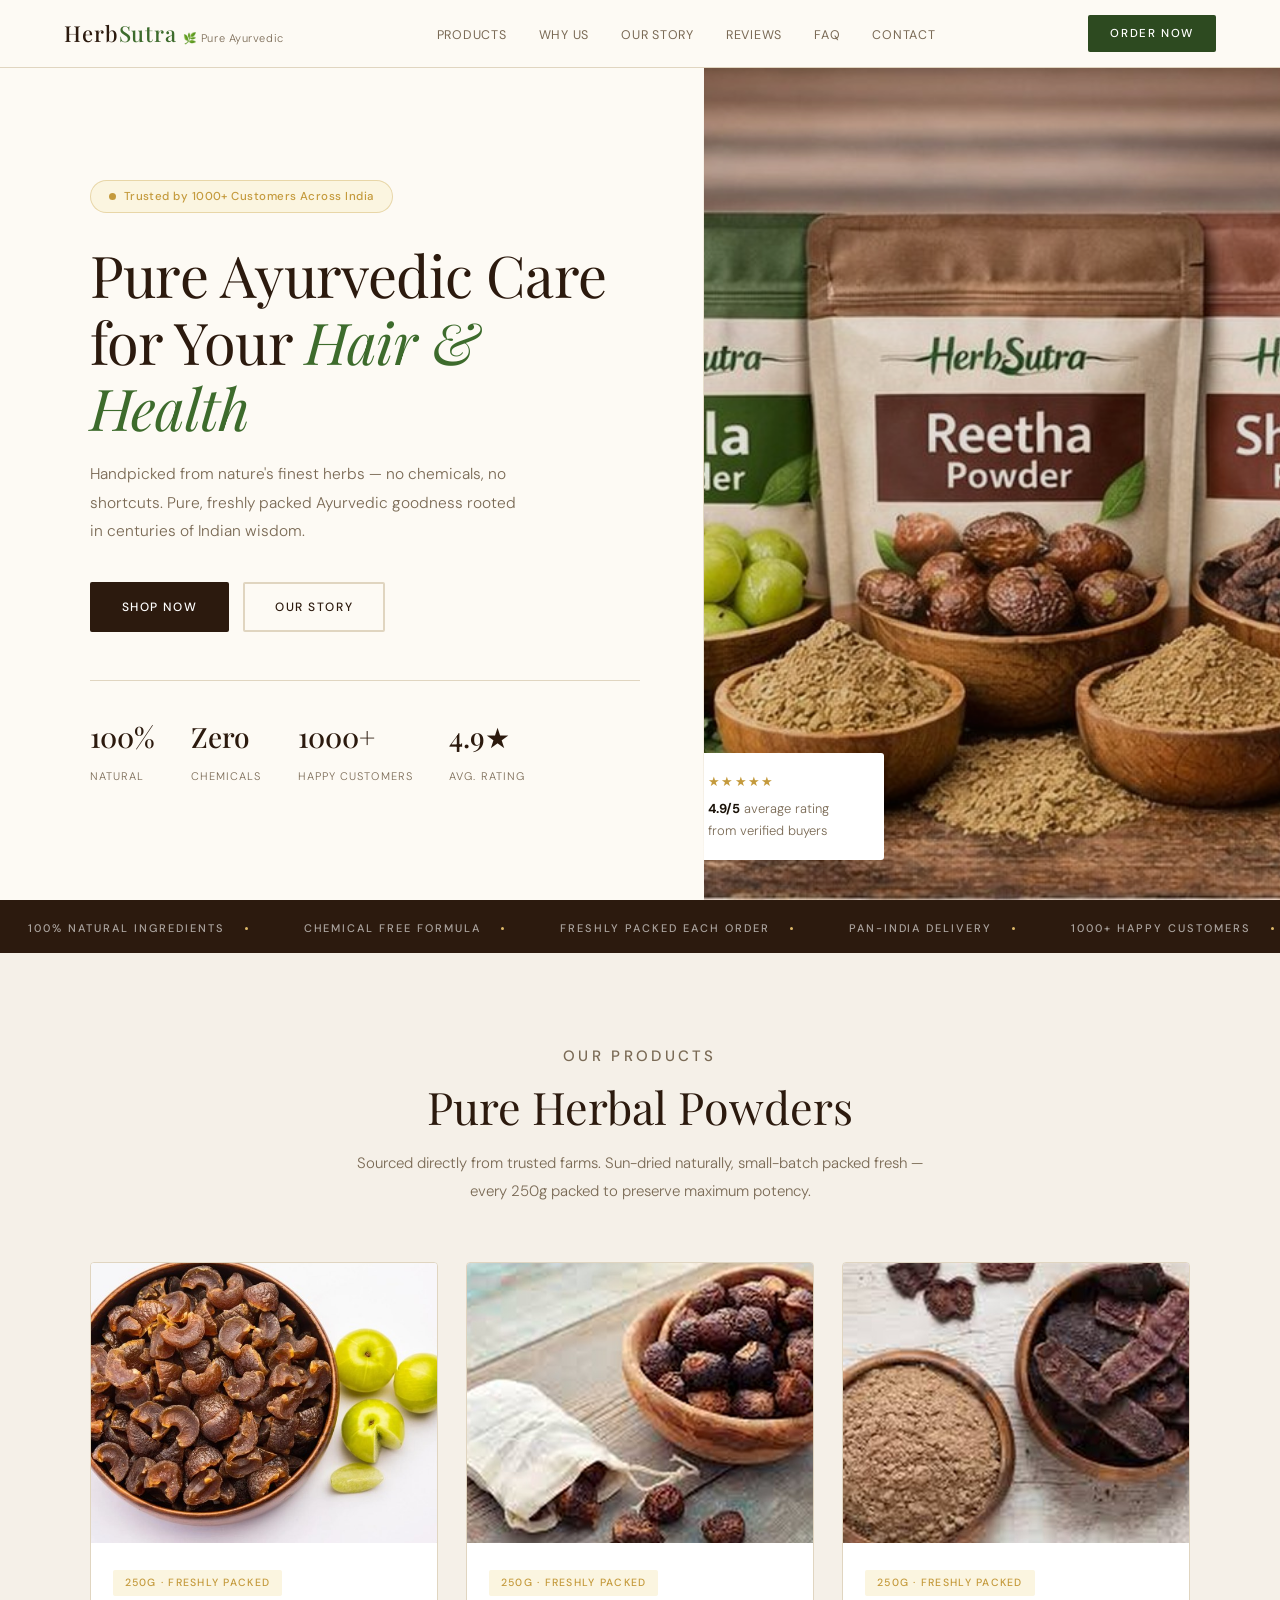
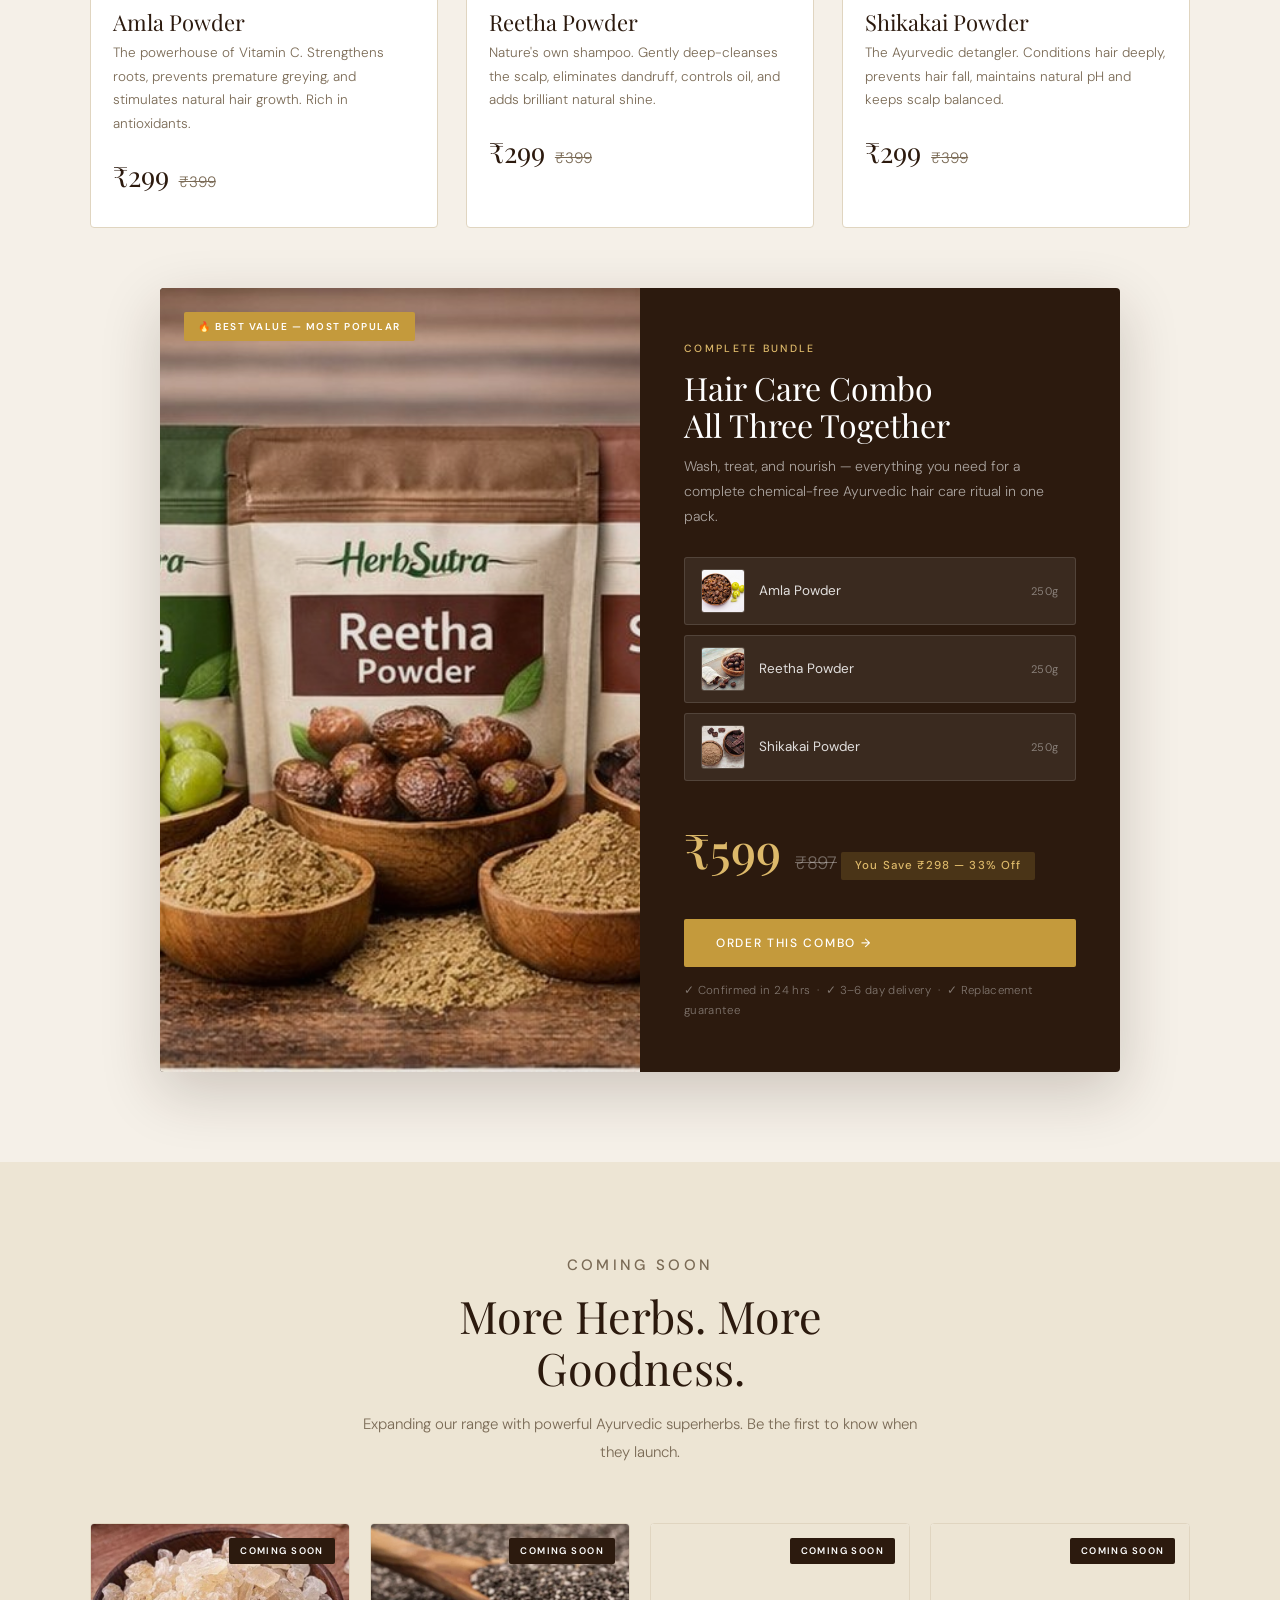
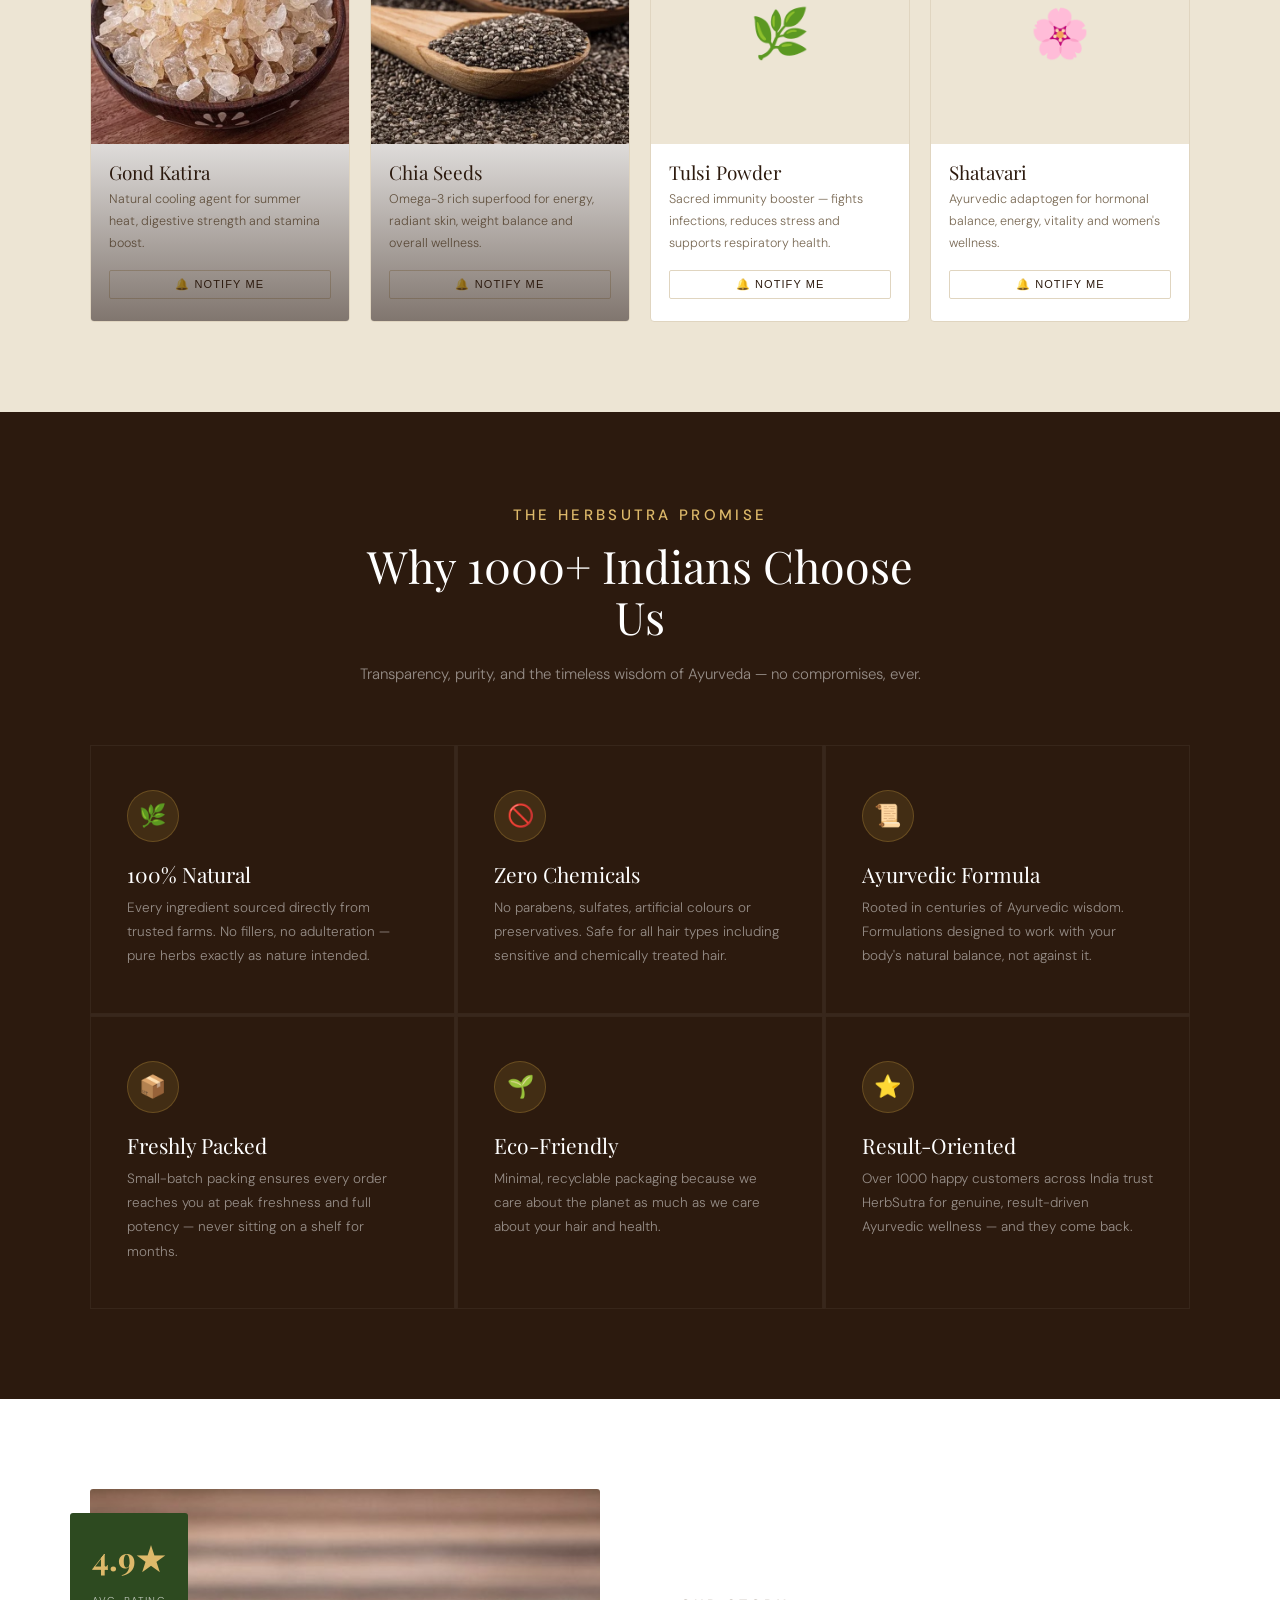
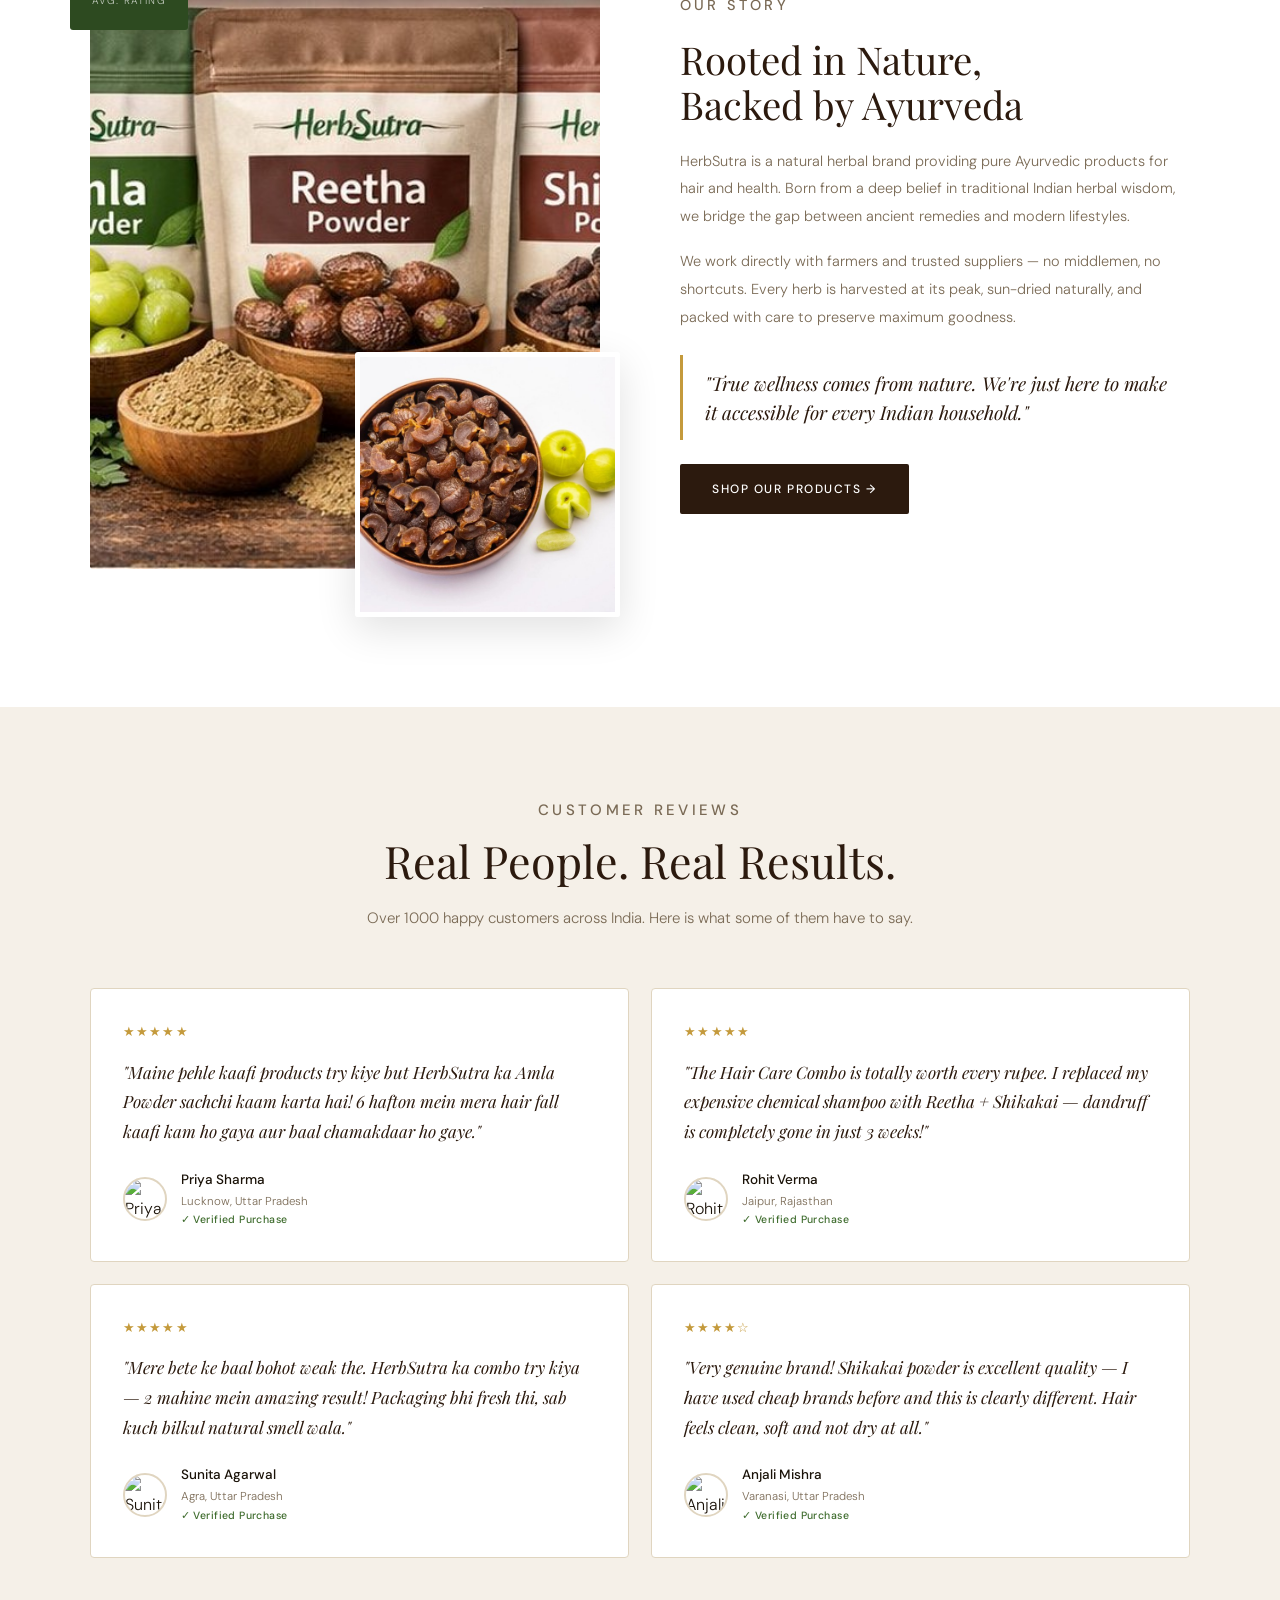
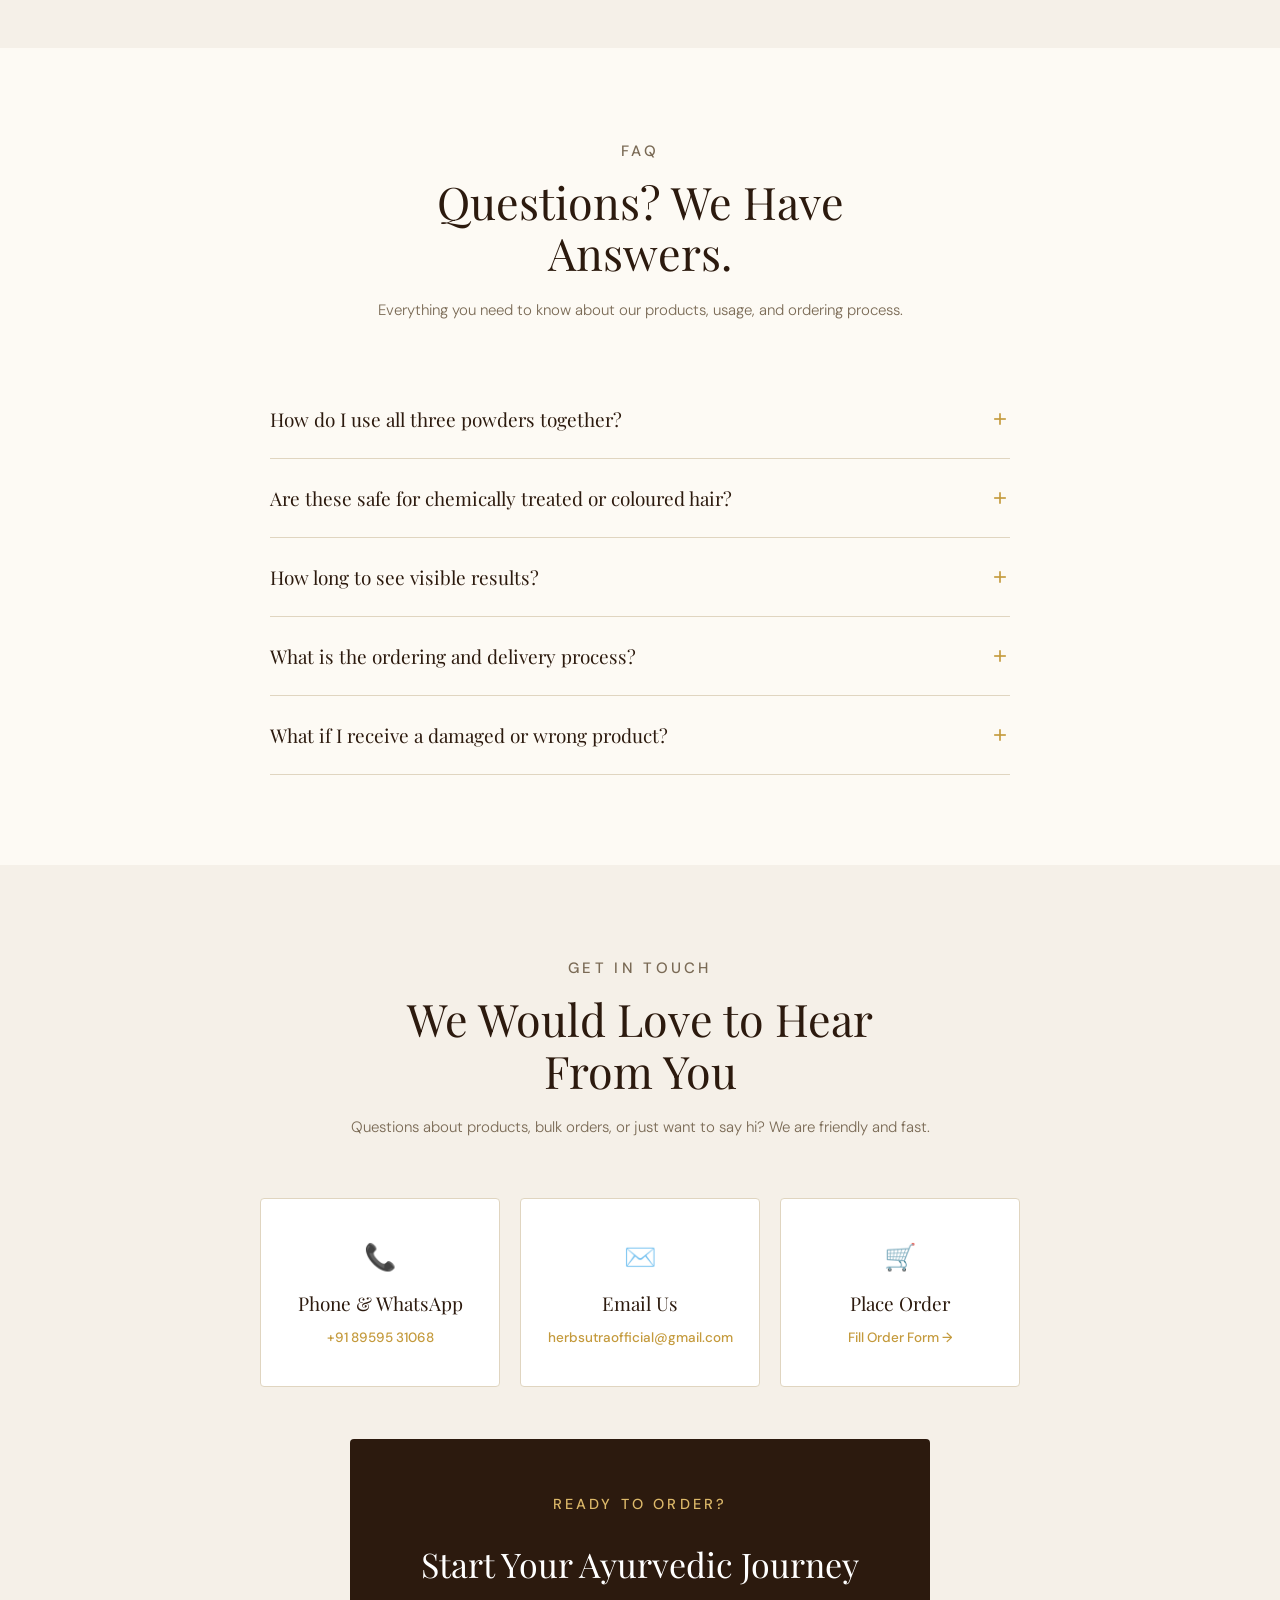
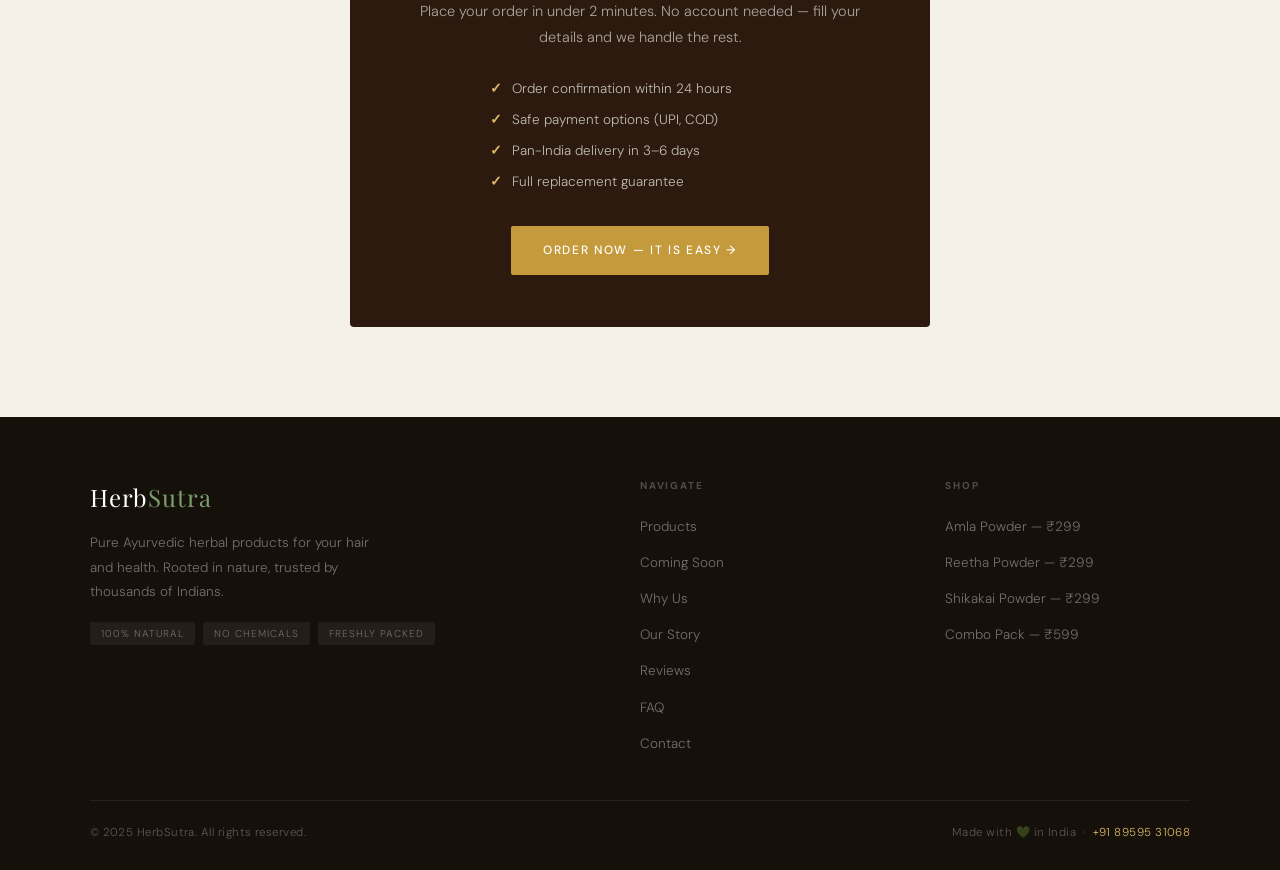
==== index.html @ 39f140e3 "Add files via upload" ====
<!DOCTYPE html>
<html lang="en">
<head>
<meta name="google-site-verification" content="R7qAfzkt43zF6u_ivuEUV9pmC5hzMrlKOJkdvqsIIhU" />
<!-- SEO Meta -->
<title>HerbSutra - Natural Hair Care | Amla Reetha Shikakai Powder India</title>

<meta name="description" content="Buy 100% natural Amla, Reetha, Shikakai powder for hair fall control and hair growth. Chemical-free herbal hair care by HerbSutra.">

<meta name="keywords" content="Herbal hair care, Amla powder, Reetha powder, Shikakai powder, hair fall solution, natural shampoo India">

<meta name="author" content="HerbSutra">

<!-- Open Graph (for social sharing) -->
<meta property="og:title" content="HerbSutra Natural Hair Care">
<meta property="og:description" content="Chemical-free herbal hair care products for strong and healthy hair.">
<meta property="og:type" content="website">
<meta property="og:url" content="https://herbsutraofficial.github.io/herbsutra-website/">
<meta charset="UTF-8">
<meta name="viewport" content="width=device-width, initial-scale=1.0">
<title>HerbSutra – Pure Ayurvedic Hair Care | Amla Reetha Shikakai Powder India</title>
<meta name="description" content="Buy 100% natural Ayurvedic hair care powders — Amla, Reetha, Shikakai (250g each). Chemical-free, freshly packed. Trusted by 1000+ customers. Pan-India delivery. Hair fall solution naturally.">
<meta name="keywords" content="amla powder 250g, reetha powder buy online, shikakai powder india, ayurvedic hair care powder, natural hair fall remedy, chemical free hair wash, herbal hair care combo india, ayurvedic hair growth">
<meta name="robots" content="index, follow">
<meta name="author" content="HerbSutra">
<meta property="og:title" content="HerbSutra – Pure Ayurvedic Hair Care Powders">
<meta property="og:description" content="100% Natural Amla, Reetha & Shikakai powders. Chemical-free. Trusted by 1000+ customers across India.">
<meta property="og:type" content="website">
<meta property="og:url" content="https://karan821026.github.io/devloop/">
<link rel="canonical" href="https://karan821026.github.io/devloop/">

<link rel="preconnect" href="https://fonts.googleapis.com">
<link rel="preconnect" href="https://fonts.gstatic.com" crossorigin>
<link href="https://fonts.googleapis.com/css2?family=Playfair+Display:ital,wght@0,400;0,500;0,700;1,400;1,500&family=DM+Sans:wght@300;400;500&display=swap" rel="stylesheet">

<script type="application/ld+json">
{
  "@context": "https://schema.org",
  "@type": "LocalBusiness",
  "name": "HerbSutra",
  "description": "Pure Ayurvedic hair care and health products. 100% natural Amla, Reetha, Shikakai powders freshly packed.",
  "url": "https://karan821026.github.io/devloop/",
  "telephone": "+91-8959531068",
  "email": "herbsutraofficial@gmail.com",
  "address": { "@type": "PostalAddress", "addressCountry": "IN" },
  "priceRange": "₹199 - ₹599",
  "servesCuisine": "Ayurvedic Herbal Products"
}
</script>
<script type="application/ld+json">
{
  "@context": "https://schema.org",
  "@type": "Product",
  "name": "HerbSutra Ayurvedic Hair Care Combo – Amla + Reetha + Shikakai (250g Each)",
  "description": "Complete natural hair care combo. 250g Amla Powder + 250g Reetha Powder + 250g Shikakai Powder. 100% natural, chemical-free, freshly packed for maximum potency.",
  "brand": { "@type": "Brand", "name": "HerbSutra" },
  "sku": "HS-COMBO-001",
  "image": "https://karan821026.github.io/devloop/combo.jpg",
  "offers": {
    "@type": "Offer",
    "price": "599",
    "priceCurrency": "INR",
    "availability": "https://schema.org/InStock",
    "url": "https://docs.google.com/forms/d/e/1FAIpQLSfpJe58MwoYO_nioucPZUZn5RtTvZXjw187i0zXlWCCm9kZEw/viewform"
  },
  "aggregateRating": {
    "@type": "AggregateRating",
    "ratingValue": "4.9",
    "reviewCount": "1000",
    "bestRating": "5",
    "worstRating": "1"
  },
  "review": [
    {
      "@type": "Review",
      "author": { "@type": "Person", "name": "Priya Sharma" },
      "reviewRating": { "@type": "Rating", "ratingValue": "5" },
      "reviewBody": "HerbSutra ka Amla Powder sachchi kaam karta hai! 6 hafton mein hair fall kaafi kam ho gaya."
    },
    {
      "@type": "Review",
      "author": { "@type": "Person", "name": "Rohit Verma" },
      "reviewRating": { "@type": "Rating", "ratingValue": "5" },
      "reviewBody": "Dandruff completely gone in 3 weeks with Reetha and Shikakai combo!"
    }
  ]
}
</script>
<script type="application/ld+json">
{
  "@context": "https://schema.org",
  "@type": "FAQPage",
  "mainEntity": [
    {
      "@type": "Question",
      "name": "How to use Amla Reetha Shikakai powder for hair?",
      "acceptedAnswer": { "@type": "Answer", "text": "Mix equal parts Amla, Reetha, and Shikakai powder with warm water or curd to form a paste. Apply on scalp and hair, leave for 20-30 minutes, rinse. Use 2-3 times per week for best results." }
    },
    {
      "@type": "Question",
      "name": "Is HerbSutra safe for chemically treated hair?",
      "acceptedAnswer": { "@type": "Answer", "text": "Yes. Our 100% natural powders are chemical-free and safe for all hair types including coloured and chemically treated hair." }
    },
    {
      "@type": "Question",
      "name": "How long to see results from Ayurvedic hair powder?",
      "acceptedAnswer": { "@type": "Answer", "text": "Most customers see reduced hair fall in 3-4 weeks. Visible improvement in texture and shine in 6-8 weeks of consistent use." }
    },
    {
      "@type": "Question",
      "name": "What is the price of HerbSutra Hair Care Combo?",
      "acceptedAnswer": { "@type": "Answer", "text": "The HerbSutra Hair Care Combo (Amla + Reetha + Shikakai, 250g each) is priced at ₹599. Individual powders are ₹299 each." }
    }
  ]
}
</script>

<style>
:root {
  --ivory: #FDFAF4;
  --ivory2: #F5F0E8;
  --ivory3: #EDE5D4;
  --bark: #2C1A0E;
  --bark2: #4A2E18;
  --moss: #2D4A20;
  --moss2: #3D6B2C;
  --sage: #7A9E6E;
  --gold: #C49A3C;
  --gold2: #DDB96A;
  --gold3: #F2DFA0;
  --gold-bg: #FBF5E0;
  --rust: #8B3A1A;
  --text: #1A1208;
  --muted: #7A6A55;
  --border: #E0D5C0;
  --white: #FFFFFF;
}

*,*::before,*::after{box-sizing:border-box;margin:0;padding:0}
html{scroll-behavior:smooth}
body{font-family:'DM Sans',sans-serif;background:var(--ivory);color:var(--text);font-weight:300;line-height:1.7;overflow-x:hidden}

/* TYPOGRAPHY */
h1,h2,h3,h4{font-family:'Playfair Display',Georgia,serif;font-weight:400;line-height:1.15}
.eyebrow{font-family:'DM Sans',sans-serif;font-size:10.5px;font-weight:500;letter-spacing:0.22em;text-transform:uppercase;color:var(--gold)}

/* NAV */
nav{
  position:fixed;top:0;left:0;right:0;z-index:200;
  background:rgba(253,250,244,0.97);
  backdrop-filter:blur(16px);-webkit-backdrop-filter:blur(16px);
  border-bottom:1px solid var(--border);
  height:68px;padding:0 5vw;
  display:flex;align-items:center;justify-content:space-between;
}
.logo{font-family:'Playfair Display',serif;font-size:22px;font-weight:500;color:var(--bark);text-decoration:none;letter-spacing:0.04em}
.logo span{color:var(--moss2)}
.nav-links{display:flex;gap:2rem;list-style:none}
.nav-links a{text-decoration:none;font-size:12.5px;font-weight:400;letter-spacing:0.06em;color:var(--muted);text-transform:uppercase;transition:color 0.2s}
.nav-links a:hover{color:var(--bark)}
.nav-order{
  background:var(--moss);color:white;
  padding:9px 22px;border-radius:2px;
  font-size:11.5px;font-weight:500;letter-spacing:0.14em;text-transform:uppercase;
  text-decoration:none;transition:background 0.2s,transform 0.15s;
}
.nav-order:hover{background:var(--moss2);transform:translateY(-1px)}

/* HERO */
#hero{
  min-height:100vh;padding-top:68px;
  display:grid;grid-template-columns:55% 45%;
  background:var(--ivory);
}
.hero-left{
  padding:7vh 5vw 7vh 7vw;
  display:flex;flex-direction:column;justify-content:center;
  position:relative;
}
.hero-left::after{
  content:'';position:absolute;
  bottom:0;right:0;top:0;width:1px;
  background:linear-gradient(to bottom,transparent,var(--border),transparent);
}
.trust-pill{
  display:inline-flex;align-items:center;gap:8px;
  background:var(--gold-bg);border:1px solid rgba(196,154,60,0.35);
  border-radius:100px;padding:6px 18px;width:fit-content;margin-bottom:28px;
}
.trust-dot{width:7px;height:7px;background:var(--gold);border-radius:50%;animation:blink 2s infinite}
@keyframes blink{0%,100%{opacity:1;transform:scale(1)}50%{opacity:0.4;transform:scale(1.4)}}
.trust-pill span{font-size:11.5px;font-weight:500;color:var(--gold);letter-spacing:0.04em}

h1.hero-title{font-size:clamp(42px,4.5vw,66px);color:var(--bark);margin-bottom:20px;letter-spacing:-0.01em}
h1.hero-title em{color:var(--moss2);font-style:italic}
.hero-sub{font-size:15.5px;color:var(--muted);max-width:430px;margin-bottom:36px;line-height:1.85}

.btns{display:flex;gap:14px;flex-wrap:wrap;margin-bottom:48px}
.btn-dark{
  background:var(--bark);color:white;
  padding:13px 30px;border-radius:2px;text-decoration:none;
  font-size:12px;font-weight:500;letter-spacing:0.13em;text-transform:uppercase;
  border:2px solid var(--bark);transition:all 0.22s;display:inline-block;
}
.btn-dark:hover{background:transparent;color:var(--bark);transform:translateY(-2px)}
.btn-ghost{
  color:var(--bark);padding:13px 30px;border-radius:2px;text-decoration:none;
  font-size:12px;font-weight:500;letter-spacing:0.13em;text-transform:uppercase;
  border:2px solid var(--border);transition:all 0.22s;display:inline-block;
}
.btn-ghost:hover{border-color:var(--bark);transform:translateY(-2px)}

.hero-stats{display:flex;gap:36px;padding-top:32px;border-top:1px solid var(--border)}
.hstat strong{display:block;font-family:'Playfair Display',serif;font-size:28px;font-weight:500;color:var(--bark)}
.hstat span{font-size:11px;text-transform:uppercase;letter-spacing:0.1em;color:var(--muted)}

.hero-right{position:relative;overflow:hidden;background:var(--bark)}
.hero-right img{width:100%;height:100%;object-fit:cover;opacity:0.88;display:block}
.hero-float{
  position:absolute;bottom:40px;left:-20px;
  background:white;border-radius:3px;
  padding:18px 24px;box-shadow:0 8px 40px rgba(0,0,0,0.15);
  min-width:200px;
}
.hero-float .stars{color:var(--gold);font-size:13px;margin-bottom:5px;letter-spacing:0.1em}
.hero-float p{font-size:13px;color:var(--muted)}
.hero-float p strong{color:var(--text)}

/* MARQUEE */
.marquee-bar{background:var(--bark);padding:13px 0;overflow:hidden;white-space:nowrap}
.marquee-inner{display:inline-flex;animation:scroll 35s linear infinite}
.mi{
  display:inline-flex;align-items:center;gap:20px;padding:0 28px;
  font-size:11px;font-weight:500;letter-spacing:0.18em;text-transform:uppercase;
  color:rgba(255,255,255,0.6);
}
.mi-dot{width:3px;height:3px;background:var(--gold2);border-radius:50%;display:inline-block}
@keyframes scroll{from{transform:translateX(0)}to{transform:translateX(-50%)}}

/* SECTION BASE */
.section{padding:90px 7vw}
.sec-head{max-width:580px;margin:0 auto 56px;text-align:center}
.sec-head h2{font-size:clamp(32px,3.5vw,48px);color:var(--bark);margin:10px 0 18px}
.sec-head p{font-size:15px;color:var(--muted);line-height:1.85}

/* PRODUCTS SECTION */
#products{background:var(--ivory2)}

.products-grid{
  display:grid;grid-template-columns:repeat(3,1fr);gap:28px;
  margin-bottom:60px;
}
.prod-card{
  background:white;border:1px solid var(--border);border-radius:4px;
  overflow:hidden;transition:transform 0.3s,box-shadow 0.3s;
}
.prod-card:hover{transform:translateY(-6px);box-shadow:0 16px 48px rgba(44,26,14,0.12)}
.prod-img-wrap{
  height:280px;overflow:hidden;position:relative;
  background:var(--ivory2);
}
.prod-img-wrap img{
  width:100%;height:100%;object-fit:cover;
  transition:transform 0.5s;display:block;
}
.prod-card:hover .prod-img-wrap img{transform:scale(1.06)}
.prod-body{padding:24px 22px 28px}
.prod-body h3{font-size:22px;color:var(--bark);margin-bottom:6px}
.prod-body .desc{font-size:13.5px;color:var(--muted);line-height:1.75;margin-bottom:16px}
.prod-weight{
  display:inline-block;background:var(--gold-bg);color:var(--gold);
  font-size:10.5px;font-weight:500;letter-spacing:0.12em;text-transform:uppercase;
  padding:4px 12px;border-radius:2px;margin-bottom:14px;
}
.prod-price{
  font-family:'Playfair Display',serif;font-size:28px;color:var(--bark);
  display:flex;align-items:baseline;gap:10px;
}
.prod-price-old{font-size:15px;color:var(--muted);text-decoration:line-through;font-family:'DM Sans',sans-serif}

/* COMBO CARD */
.combo-card{
  background:var(--bark);border-radius:4px;overflow:hidden;
  display:grid;grid-template-columns:1fr 1fr;
  max-width:960px;margin:0 auto;
  box-shadow:0 20px 60px rgba(44,26,14,0.2);
}
.combo-img{position:relative;overflow:hidden;min-height:460px}
.combo-img img{width:100%;height:100%;object-fit:cover;opacity:0.9;display:block}
.combo-badge{
  position:absolute;top:24px;left:24px;
  background:var(--gold);color:white;
  font-size:10px;font-weight:600;letter-spacing:0.15em;text-transform:uppercase;
  padding:6px 14px;border-radius:2px;
}
.combo-body{padding:52px 44px;display:flex;flex-direction:column;justify-content:center}
.combo-body h2{font-size:clamp(28px,2.5vw,38px);color:white;margin:12px 0 10px}
.combo-body .subdesc{font-size:14px;color:rgba(255,255,255,0.6);line-height:1.8;margin-bottom:28px}
.combo-includes{display:flex;flex-direction:column;gap:10px;margin-bottom:28px}
.ci{
  display:flex;align-items:center;gap:14px;
  padding:11px 16px;background:rgba(255,255,255,0.07);
  border:1px solid rgba(255,255,255,0.12);border-radius:3px;
}
.ci img{width:44px;height:44px;object-fit:cover;border-radius:3px;flex-shrink:0;border:1px solid rgba(255,255,255,0.15)}
.ci span{font-size:13.5px;color:rgba(255,255,255,0.85);font-weight:400}
.ci .ci-weight{font-size:11px;color:rgba(255,255,255,0.4);margin-left:auto;letter-spacing:0.05em}
.combo-price{margin-bottom:28px}
.combo-price .new{font-family:'Playfair Display',serif;font-size:48px;color:var(--gold2);font-weight:500}
.combo-price .old{font-size:18px;color:rgba(255,255,255,0.35);text-decoration:line-through;margin-left:10px}
.combo-price .save{
  display:inline-block;margin-top:6px;
  background:rgba(196,154,60,0.2);color:var(--gold2);
  font-size:11.5px;font-weight:500;letter-spacing:0.1em;
  padding:4px 14px;border-radius:2px;
}
.btn-gold{
  background:var(--gold);color:white;border:none;cursor:pointer;
  padding:14px 32px;border-radius:2px;text-decoration:none;
  font-size:12px;font-weight:500;letter-spacing:0.14em;text-transform:uppercase;
  transition:all 0.22s;display:inline-block;
}
.btn-gold:hover{background:var(--gold2);transform:translateY(-2px)}
.combo-trust{font-size:11.5px;color:rgba(255,255,255,0.4);margin-top:14px;letter-spacing:0.03em}

/* COMING SOON */
#upcoming{background:var(--ivory3)}
.upcoming-grid{display:grid;grid-template-columns:repeat(4,1fr);gap:20px}
.up-card{
  background:white;border:1px solid var(--border);border-radius:4px;
  overflow:hidden;position:relative;
}
.up-img{height:220px;overflow:hidden;background:var(--ivory2)}
.up-img img{width:100%;height:100%;object-fit:cover;filter:saturate(0.7);display:block}
.up-overlay{
  position:absolute;top:0;left:0;right:0;bottom:0;
  background:linear-gradient(to bottom,transparent 40%,rgba(44,26,14,0.6));
}
.up-soon-tag{
  position:absolute;top:14px;right:14px;
  background:var(--bark);color:white;
  font-size:9.5px;font-weight:600;letter-spacing:0.15em;text-transform:uppercase;
  padding:5px 11px;border-radius:2px;
}
.up-body{padding:18px 18px 22px}
.up-body h4{font-size:19px;color:var(--bark);margin-bottom:6px}
.up-body p{font-size:12.5px;color:var(--muted);line-height:1.75;margin-bottom:14px}
.up-notify{
  background:none;border:1px solid var(--border);border-radius:2px;
  padding:7px 16px;font-size:11px;font-weight:500;letter-spacing:0.1em;text-transform:uppercase;
  color:var(--bark);cursor:pointer;transition:all 0.2s;width:100%;
}
.up-notify:hover{background:var(--bark);color:white;border-color:var(--bark)}

/* WHY US */
#why{background:var(--bark)}
#why .sec-head h2{color:white}
#why .sec-head .eyebrow{color:var(--gold2)}
#why .sec-head p{color:rgba(255,255,255,0.5)}
.why-grid{display:grid;grid-template-columns:repeat(3,1fr);gap:2px;background:rgba(255,255,255,0.06)}
.why-cell{
  background:var(--bark);padding:44px 36px;
  transition:background 0.25s;border:1px solid rgba(255,255,255,0.05);
}
.why-cell:hover{background:var(--bark2)}
.why-ico{
  width:52px;height:52px;
  background:rgba(196,154,60,0.15);border:1px solid rgba(196,154,60,0.3);
  border-radius:50%;display:flex;align-items:center;justify-content:center;
  font-size:22px;margin-bottom:20px;
}
.why-cell h3{font-size:21px;color:white;margin-bottom:10px}
.why-cell p{font-size:13.5px;color:rgba(255,255,255,0.5);line-height:1.8}

/* ABOUT */
#about{background:white;display:grid;grid-template-columns:1fr 1fr;gap:80px;align-items:center;padding:90px 7vw}
.about-imgs{position:relative;padding-bottom:48px}
.about-main{width:100%;aspect-ratio:3/4;object-fit:cover;border-radius:3px;display:block}
.about-float{
  position:absolute;bottom:0;right:-20px;
  width:52%;aspect-ratio:1;object-fit:cover;border-radius:3px;
  border:5px solid white;box-shadow:0 12px 40px rgba(0,0,0,0.12);display:block;
}
.about-badge{
  position:absolute;top:24px;left:-20px;
  background:var(--moss);color:white;
  padding:18px 22px;border-radius:3px;text-align:center;
}
.about-badge strong{display:block;font-family:'Playfair Display',serif;font-size:32px;color:var(--gold2)}
.about-badge span{font-size:10px;letter-spacing:0.12em;text-transform:uppercase;opacity:0.7}
.about-txt h2{font-size:clamp(30px,3vw,44px);color:var(--bark);margin:12px 0 22px}
.about-txt p{font-size:14.5px;color:var(--muted);line-height:1.9;margin-bottom:18px}
.about-quote{
  border-left:3px solid var(--gold);padding:14px 22px;margin:24px 0;
  font-family:'Playfair Display',serif;font-size:19px;font-style:italic;
  color:var(--bark);line-height:1.5;
}

/* REVIEWS */
#reviews{background:var(--ivory2)}
.reviews-grid{display:grid;grid-template-columns:repeat(2,1fr);gap:22px}
.rev-card{
  background:white;border:1px solid var(--border);border-radius:4px;padding:32px;
  transition:box-shadow 0.25s;
}
.rev-card:hover{box-shadow:0 8px 32px rgba(44,26,14,0.08)}
.rev-stars{color:var(--gold);font-size:13px;letter-spacing:0.1em;margin-bottom:14px}
.rev-text{
  font-family:'Playfair Display',serif;font-size:17px;font-style:italic;
  color:var(--bark);line-height:1.75;margin-bottom:22px;
}
.rev-author{display:flex;align-items:center;gap:14px}
.rev-avatar{width:44px;height:44px;border-radius:50%;object-fit:cover;border:2px solid var(--border)}
.rev-name{font-size:13.5px;font-weight:500;color:var(--text)}
.rev-loc{font-size:11.5px;color:var(--muted)}
.rev-verified{font-size:10.5px;color:var(--moss2);font-weight:500;letter-spacing:0.04em}

/* FAQ */
#faq{background:var(--ivory)}
.faq-wrap{max-width:740px;margin:0 auto}
.faq-item{border-bottom:1px solid var(--border)}
.faq-btn{
  width:100%;background:none;border:none;cursor:pointer;
  display:flex;justify-content:space-between;align-items:center;
  padding:26px 0;text-align:left;
  font-family:'Playfair Display',serif;font-size:19px;font-weight:400;
  color:var(--bark);transition:color 0.2s;
}
.faq-btn:hover{color:var(--gold)}
.faq-btn svg{flex-shrink:0;color:var(--gold);transition:transform 0.3s}
.faq-btn.open svg{transform:rotate(45deg)}
.faq-ans{
  font-size:14px;color:var(--muted);line-height:1.9;
  max-height:0;overflow:hidden;transition:max-height 0.4s ease,padding 0.3s;
}
.faq-ans.open{max-height:300px;padding-bottom:26px}

/* CONTACT */
#contact{background:var(--ivory2);text-align:center}
.contact-cards{
  display:grid;grid-template-columns:repeat(3,1fr);gap:20px;
  max-width:760px;margin:0 auto 52px;
}
.cc{background:white;border:1px solid var(--border);border-radius:4px;padding:36px 24px}
.cc-ico{font-size:26px;margin-bottom:14px}
.cc h4{font-family:'Playfair Display',serif;font-size:19px;color:var(--bark);margin-bottom:8px}
.cc a{font-size:13.5px;color:var(--gold);text-decoration:none;font-weight:500}
.cc a:hover{text-decoration:underline}
.cta-box{
  background:var(--bark);color:white;
  max-width:580px;margin:0 auto;
  padding:52px 56px;border-radius:4px;
}
.cta-box h3{font-size:34px;color:white;margin:10px 0 14px}
.cta-box p{color:rgba(255,255,255,0.6);font-size:14.5px;margin-bottom:28px;line-height:1.8}
.checklist{list-style:none;max-width:300px;margin:0 auto 32px;display:flex;flex-direction:column;gap:8px}
.checklist li{font-size:13.5px;color:rgba(255,255,255,0.7);display:flex;gap:10px;align-items:center;text-align:left}
.ck{color:var(--gold2);font-weight:600}

/* FOOTER */
footer{background:#16100A;padding:60px 7vw 28px}
.ft{display:grid;grid-template-columns:2fr 1fr 1fr;gap:60px;margin-bottom:44px}
.ft-logo{font-family:'Playfair Display',serif;font-size:24px;color:white;text-decoration:none;letter-spacing:0.04em;display:block;margin-bottom:14px}
.ft-logo span{color:var(--sage)}
.ft-desc{font-size:13.5px;color:rgba(255,255,255,0.4);line-height:1.8;max-width:280px}
.ft-badges{display:flex;gap:8px;flex-wrap:wrap;margin-top:18px}
.ft-badge{padding:3px 11px;background:rgba(255,255,255,0.06);border-radius:2px;font-size:10px;letter-spacing:0.1em;text-transform:uppercase;color:rgba(255,255,255,0.35)}
.ft-col h5{font-size:10px;letter-spacing:0.18em;text-transform:uppercase;color:rgba(255,255,255,0.25);margin-bottom:18px}
.ft-col ul{list-style:none;display:flex;flex-direction:column;gap:9px}
.ft-col ul a{text-decoration:none;font-size:13.5px;color:rgba(255,255,255,0.4);transition:color 0.2s}
.ft-col ul a:hover{color:var(--gold2)}
.ft-bottom{border-top:1px solid rgba(255,255,255,0.07);padding-top:22px;display:flex;justify-content:space-between;font-size:11.5px;color:rgba(255,255,255,0.3);letter-spacing:0.04em}
.ft-bottom a{color:var(--gold2);text-decoration:none}

/* MOBILE */
@media(max-width:900px){
  #hero{grid-template-columns:1fr}
  .hero-right{min-height:55vw}
  .hero-float{display:none}
  #about{grid-template-columns:1fr;gap:48px;padding:60px 6vw}
  .about-imgs{margin-bottom:48px}
  .products-grid{grid-template-columns:1fr 1fr}
  .upcoming-grid{grid-template-columns:1fr 1fr}
  .combo-card{grid-template-columns:1fr}
  .why-grid{grid-template-columns:1fr}
  .reviews-grid{grid-template-columns:1fr}
  .contact-cards{grid-template-columns:1fr}
  .ft{grid-template-columns:1fr;gap:36px}
  .nav-links{display:none}
  .section{padding:60px 5vw}
}
@media(max-width:560px){
  .products-grid{grid-template-columns:1fr}
  .upcoming-grid{grid-template-columns:1fr}
  .cta-box{padding:36px 28px}
}
</style>
</head>
<body>

<!-- NAV -->
<nav>
  <a href="#hero" class="logo">Herb<span>Sutra</span> <small style="font-size:11px;font-weight:300;color:var(--muted);font-family:'DM Sans',sans-serif;letter-spacing:0.05em;">🌿 Pure Ayurvedic</small></a>
  <ul class="nav-links">
    <li><a href="#products">Products</a></li>
    <li><a href="#why">Why Us</a></li>
    <li><a href="#about">Our Story</a></li>
    <li><a href="#reviews">Reviews</a></li>
    <li><a href="#faq">FAQ</a></li>
    <li><a href="#contact">Contact</a></li>
  </ul>
  <a href="https://docs.google.com/forms/d/e/1FAIpQLSfpJe58MwoYO_nioucPZUZn5RtTvZXjw187i0zXlWCCm9kZEw/viewform" target="_blank" class="nav-order">Order Now</a>
</nav>

<!-- HERO -->
<section id="hero">
  <div class="hero-left">
    <div class="trust-pill">
      <div class="trust-dot"></div>
      <span>Trusted by 1000+ Customers Across India</span>
    </div>
    <h1 class="hero-title">Pure Ayurvedic Care<br>for Your <em>Hair &amp; Health</em></h1>
    <p class="hero-sub">Handpicked from nature's finest herbs — no chemicals, no shortcuts. Pure, freshly packed Ayurvedic goodness rooted in centuries of Indian wisdom.</p>
    <div class="btns">
      <a href="https://docs.google.com/forms/d/e/1FAIpQLSfpJe58MwoYO_nioucPZUZn5RtTvZXjw187i0zXlWCCm9kZEw/viewform" target="_blank" class="btn-dark">Shop Now</a>
      <a href="#about" class="btn-ghost">Our Story</a>
    </div>
    <div class="hero-stats">
      <div class="hstat"><strong>100%</strong><span>Natural</span></div>
      <div class="hstat"><strong>Zero</strong><span>Chemicals</span></div>
      <div class="hstat"><strong>1000+</strong><span>Happy Customers</span></div>
      <div class="hstat"><strong>4.9★</strong><span>Avg. Rating</span></div>
    </div>
  </div>
  <div class="hero-right">
    <img src="[data-uri]" alt="HerbSutra Ayurvedic Hair Care Combo — Amla Reetha Shikakai Powder">
    <div class="hero-float">
      <div class="stars">★★★★★</div>
      <p><strong>4.9/5</strong> average rating<br>from verified buyers</p>
    </div>
  </div>
</section>

<!-- MARQUEE -->
<div class="marquee-bar" aria-hidden="true">
  <div class="marquee-inner">
    <span class="mi">100% Natural Ingredients<span class="mi-dot"></span></span>
    <span class="mi">Chemical Free Formula<span class="mi-dot"></span></span>
    <span class="mi">Freshly Packed Each Order<span class="mi-dot"></span></span>
    <span class="mi">Pan-India Delivery<span class="mi-dot"></span></span>
    <span class="mi">1000+ Happy Customers<span class="mi-dot"></span></span>
    <span class="mi">Ayurvedic Wisdom Since Ages<span class="mi-dot"></span></span>
    <span class="mi">Eco-Friendly Packaging<span class="mi-dot"></span></span>
    <span class="mi">100% Natural Ingredients<span class="mi-dot"></span></span>
    <span class="mi">Chemical Free Formula<span class="mi-dot"></span></span>
    <span class="mi">Freshly Packed Each Order<span class="mi-dot"></span></span>
    <span class="mi">Pan-India Delivery<span class="mi-dot"></span></span>
    <span class="mi">1000+ Happy Customers<span class="mi-dot"></span></span>
    <span class="mi">Ayurvedic Wisdom Since Ages<span class="mi-dot"></span></span>
    <span class="mi">Eco-Friendly Packaging<span class="mi-dot"></span></span>
  </div>
</div>

<!-- PRODUCTS — Individual -->
<section id="products" class="section">
  <div class="sec-head">
    <p class="eyebrow">Our Products</p>
    <h2>Pure Herbal Powders</h2>
    <p>Sourced directly from trusted farms. Sun-dried naturally, small-batch packed fresh — every 250g packed to preserve maximum potency.</p>
  </div>
  <div class="products-grid">

    <div class="prod-card">
      <div class="prod-img-wrap">
        <img src="[data-uri]" alt="Amla Powder 250g — HerbSutra Ayurvedic Hair Care">
      </div>
      <div class="prod-body">
        <div class="prod-weight">250g · Freshly Packed</div>
        <h3>Amla Powder</h3>
        <p class="desc">The powerhouse of Vitamin C. Strengthens roots, prevents premature greying, and stimulates natural hair growth. Rich in antioxidants.</p>
        <div class="prod-price">₹299 <span class="prod-price-old">₹399</span></div>
      </div>
    </div>

    <div class="prod-card">
      <div class="prod-img-wrap">
        <img src="[data-uri]" alt="Reetha Powder 250g — Natural Hair Wash HerbSutra">
      </div>
      <div class="prod-body">
        <div class="prod-weight">250g · Freshly Packed</div>
        <h3>Reetha Powder</h3>
        <p class="desc">Nature's own shampoo. Gently deep-cleanses the scalp, eliminates dandruff, controls oil, and adds brilliant natural shine.</p>
        <div class="prod-price">₹299 <span class="prod-price-old">₹399</span></div>
      </div>
    </div>

    <div class="prod-card">
      <div class="prod-img-wrap">
        <img src="[data-uri]" alt="Shikakai Powder 250g — Natural Conditioner HerbSutra">
      </div>
      <div class="prod-body">
        <div class="prod-weight">250g · Freshly Packed</div>
        <h3>Shikakai Powder</h3>
        <p class="desc">The Ayurvedic detangler. Conditions hair deeply, prevents hair fall, maintains natural pH and keeps scalp balanced.</p>
        <div class="prod-price">₹299 <span class="prod-price-old">₹399</span></div>
      </div>
    </div>

  </div>

  <!-- COMBO -->
  <div class="combo-card">
    <div class="combo-img">
      <img src="[data-uri]" alt="HerbSutra Hair Care Combo — Amla Reetha Shikakai 250g Each">
      <div class="combo-badge">🔥 Best Value — Most Popular</div>
    </div>
    <div class="combo-body">
      <p class="eyebrow" style="color:var(--gold2)">Complete Bundle</p>
      <h2>Hair Care Combo<br>All Three Together</h2>
      <p class="subdesc">Wash, treat, and nourish — everything you need for a complete chemical-free Ayurvedic hair care ritual in one pack.</p>
      <div class="combo-includes">
        <div class="ci">
          <img src="[data-uri]" alt="Amla Powder">
          <span>Amla Powder</span>
          <span class="ci-weight">250g</span>
        </div>
        <div class="ci">
          <img src="[data-uri]" alt="Reetha Powder">
          <span>Reetha Powder</span>
          <span class="ci-weight">250g</span>
        </div>
        <div class="ci">
          <img src="[data-uri]" alt="Shikakai Powder">
          <span>Shikakai Powder</span>
          <span class="ci-weight">250g</span>
        </div>
      </div>
      <div class="combo-price">
        <span class="new">₹599</span>
        <span class="old">₹897</span>
        <div class="save">You Save ₹298 — 33% Off</div>
      </div>
      <a href="https://docs.google.com/forms/d/e/1FAIpQLSfpJe58MwoYO_nioucPZUZn5RtTvZXjw187i0zXlWCCm9kZEw/viewform" target="_blank" class="btn-gold">Order This Combo →</a>
      <p class="combo-trust">✓ Confirmed in 24 hrs &nbsp;·&nbsp; ✓ 3–6 day delivery &nbsp;·&nbsp; ✓ Replacement guarantee</p>
    </div>
  </div>
</section>

<!-- COMING SOON -->
<section id="upcoming" class="section">
  <div class="sec-head">
    <p class="eyebrow">Coming Soon</p>
    <h2>More Herbs. More Goodness.</h2>
    <p>Expanding our range with powerful Ayurvedic superherbs. Be the first to know when they launch.</p>
  </div>
  <div class="upcoming-grid">
    <div class="up-card">
      <div class="up-img">
        <img src="[data-uri]" alt="Gond Katira — Natural Cooling Herb">
      </div>
      <div class="up-overlay"></div>
      <div class="up-soon-tag">Coming Soon</div>
      <div class="up-body">
        <h4>Gond Katira</h4>
        <p>Natural cooling agent for summer heat, digestive strength and stamina boost.</p>
        <button class="up-notify" onclick="notifyMe('Gond Katira')">🔔 Notify Me</button>
      </div>
    </div>
    <div class="up-card">
      <div class="up-img">
        <img src="[data-uri]" alt="Chia Seeds — Omega-3 Superfood">
      </div>
      <div class="up-overlay"></div>
      <div class="up-soon-tag">Coming Soon</div>
      <div class="up-body">
        <h4>Chia Seeds</h4>
        <p>Omega-3 rich superfood for energy, radiant skin, weight balance and overall wellness.</p>
        <button class="up-notify" onclick="notifyMe('Chia Seeds')">🔔 Notify Me</button>
      </div>
    </div>
    <div class="up-card">
      <div class="up-img" style="background:var(--ivory3);display:flex;align-items:center;justify-content:center">
        <span style="font-size:48px">🌿</span>
      </div>
      <div class="up-soon-tag">Coming Soon</div>
      <div class="up-body">
        <h4>Tulsi Powder</h4>
        <p>Sacred immunity booster — fights infections, reduces stress and supports respiratory health.</p>
        <button class="up-notify" onclick="notifyMe('Tulsi Powder')">🔔 Notify Me</button>
      </div>
    </div>
    <div class="up-card">
      <div class="up-img" style="background:var(--ivory3);display:flex;align-items:center;justify-content:center">
        <span style="font-size:48px">🌸</span>
      </div>
      <div class="up-soon-tag">Coming Soon</div>
      <div class="up-body">
        <h4>Shatavari</h4>
        <p>Ayurvedic adaptogen for hormonal balance, energy, vitality and women's wellness.</p>
        <button class="up-notify" onclick="notifyMe('Shatavari')">🔔 Notify Me</button>
      </div>
    </div>
  </div>
</section>

<!-- WHY US -->
<section id="why" class="section">
  <div class="sec-head">
    <p class="eyebrow">The HerbSutra Promise</p>
    <h2>Why 1000+ Indians Choose Us</h2>
    <p>Transparency, purity, and the timeless wisdom of Ayurveda — no compromises, ever.</p>
  </div>
  <div class="why-grid">
    <div class="why-cell"><div class="why-ico">🌿</div><h3>100% Natural</h3><p>Every ingredient sourced directly from trusted farms. No fillers, no adulteration — pure herbs exactly as nature intended.</p></div>
    <div class="why-cell"><div class="why-ico">🚫</div><h3>Zero Chemicals</h3><p>No parabens, sulfates, artificial colours or preservatives. Safe for all hair types including sensitive and chemically treated hair.</p></div>
    <div class="why-cell"><div class="why-ico">📜</div><h3>Ayurvedic Formula</h3><p>Rooted in centuries of Ayurvedic wisdom. Formulations designed to work with your body's natural balance, not against it.</p></div>
    <div class="why-cell"><div class="why-ico">📦</div><h3>Freshly Packed</h3><p>Small-batch packing ensures every order reaches you at peak freshness and full potency — never sitting on a shelf for months.</p></div>
    <div class="why-cell"><div class="why-ico">🌱</div><h3>Eco-Friendly</h3><p>Minimal, recyclable packaging because we care about the planet as much as we care about your hair and health.</p></div>
    <div class="why-cell"><div class="why-ico">⭐</div><h3>Result-Oriented</h3><p>Over 1000 happy customers across India trust HerbSutra for genuine, result-driven Ayurvedic wellness — and they come back.</p></div>
  </div>
</section>

<!-- ABOUT -->
<section id="about">
  <div class="about-imgs">
    <img class="about-main" src="[data-uri]" alt="HerbSutra — Pure Ayurvedic Herbal Products">
    <img class="about-float" src="[data-uri]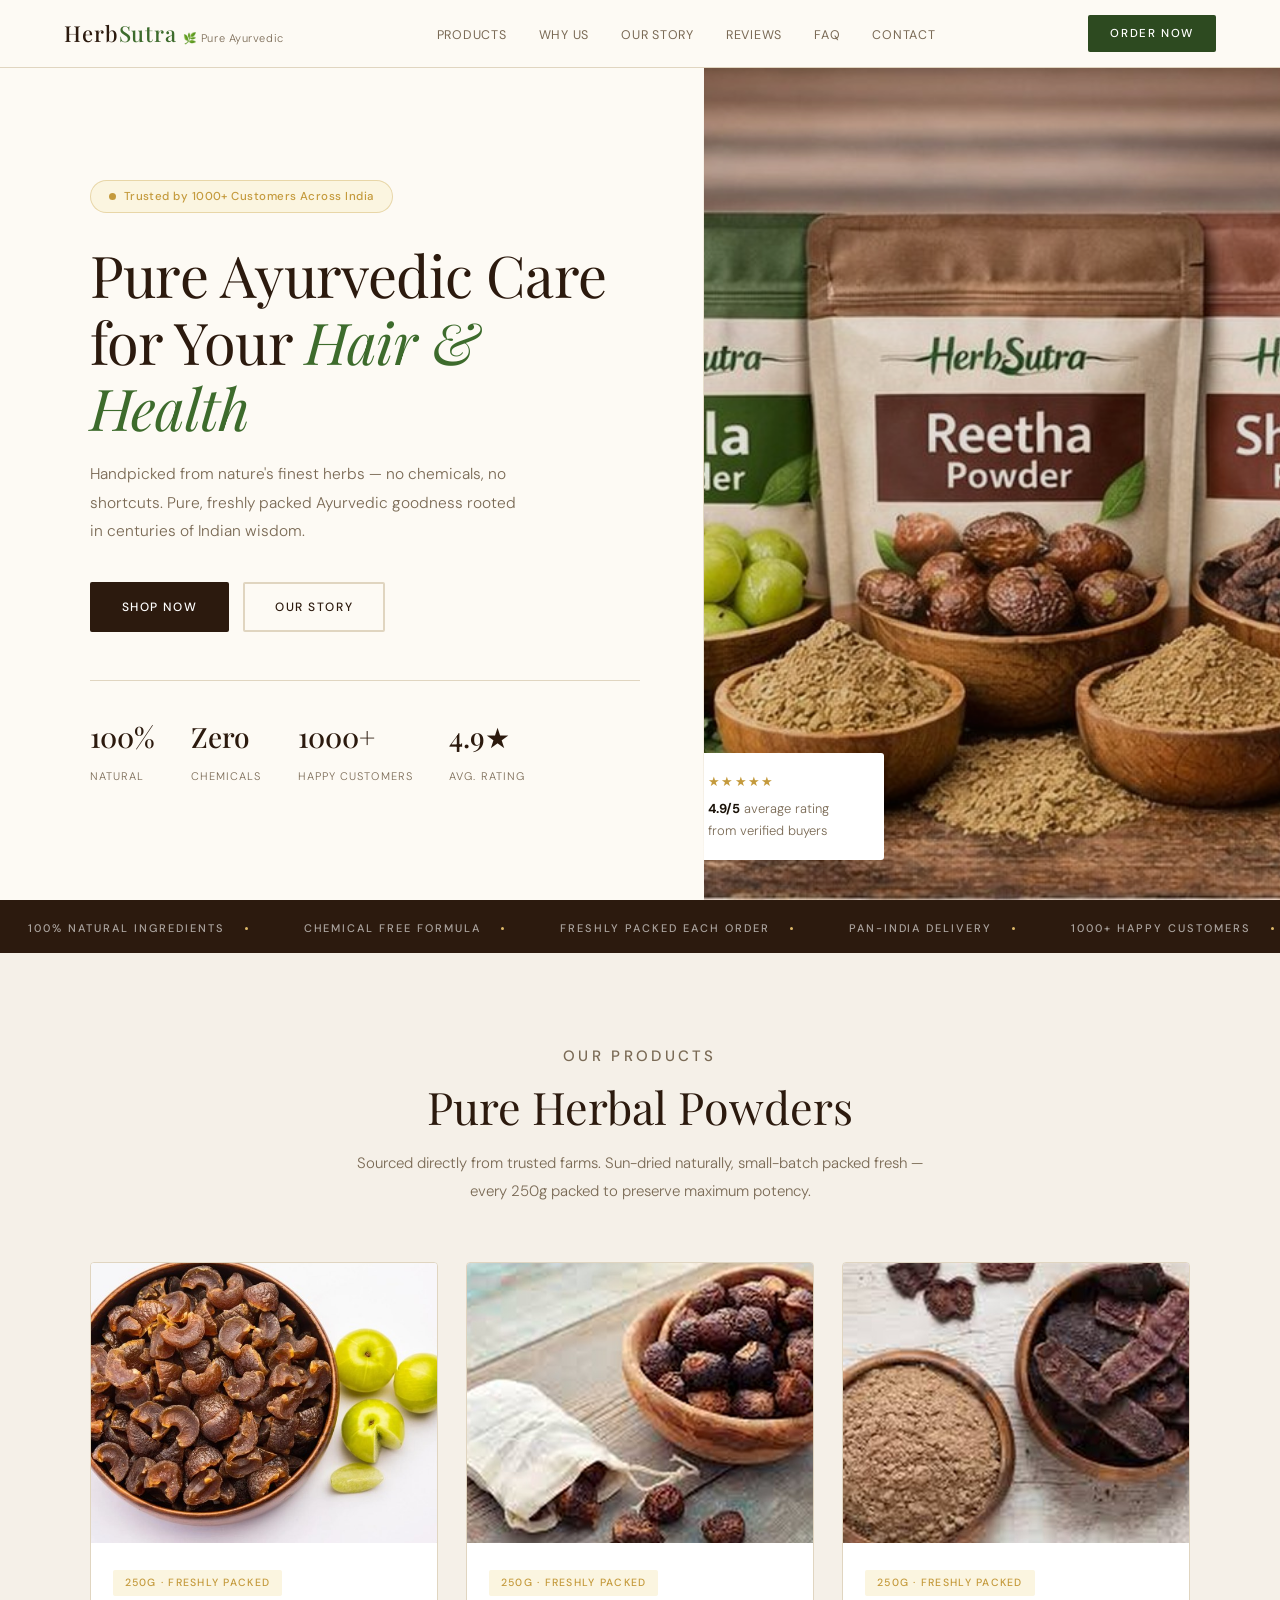
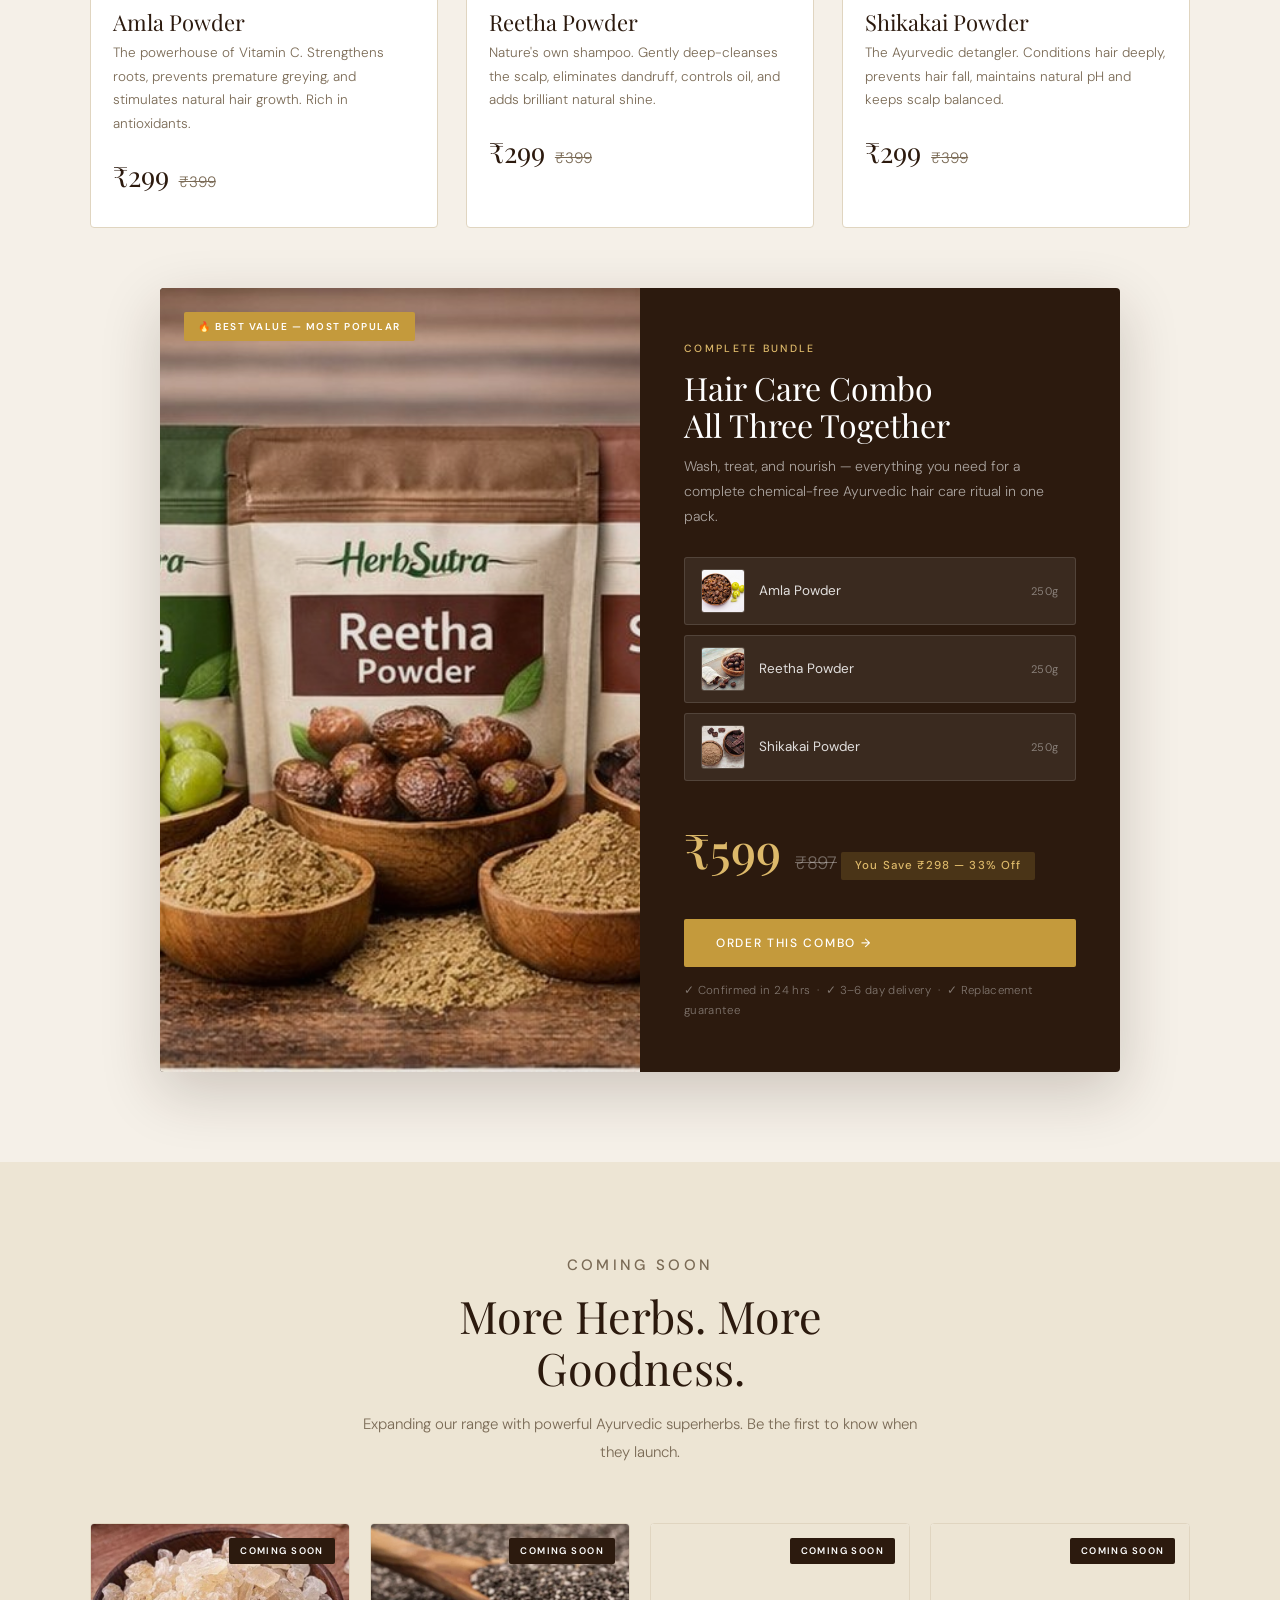
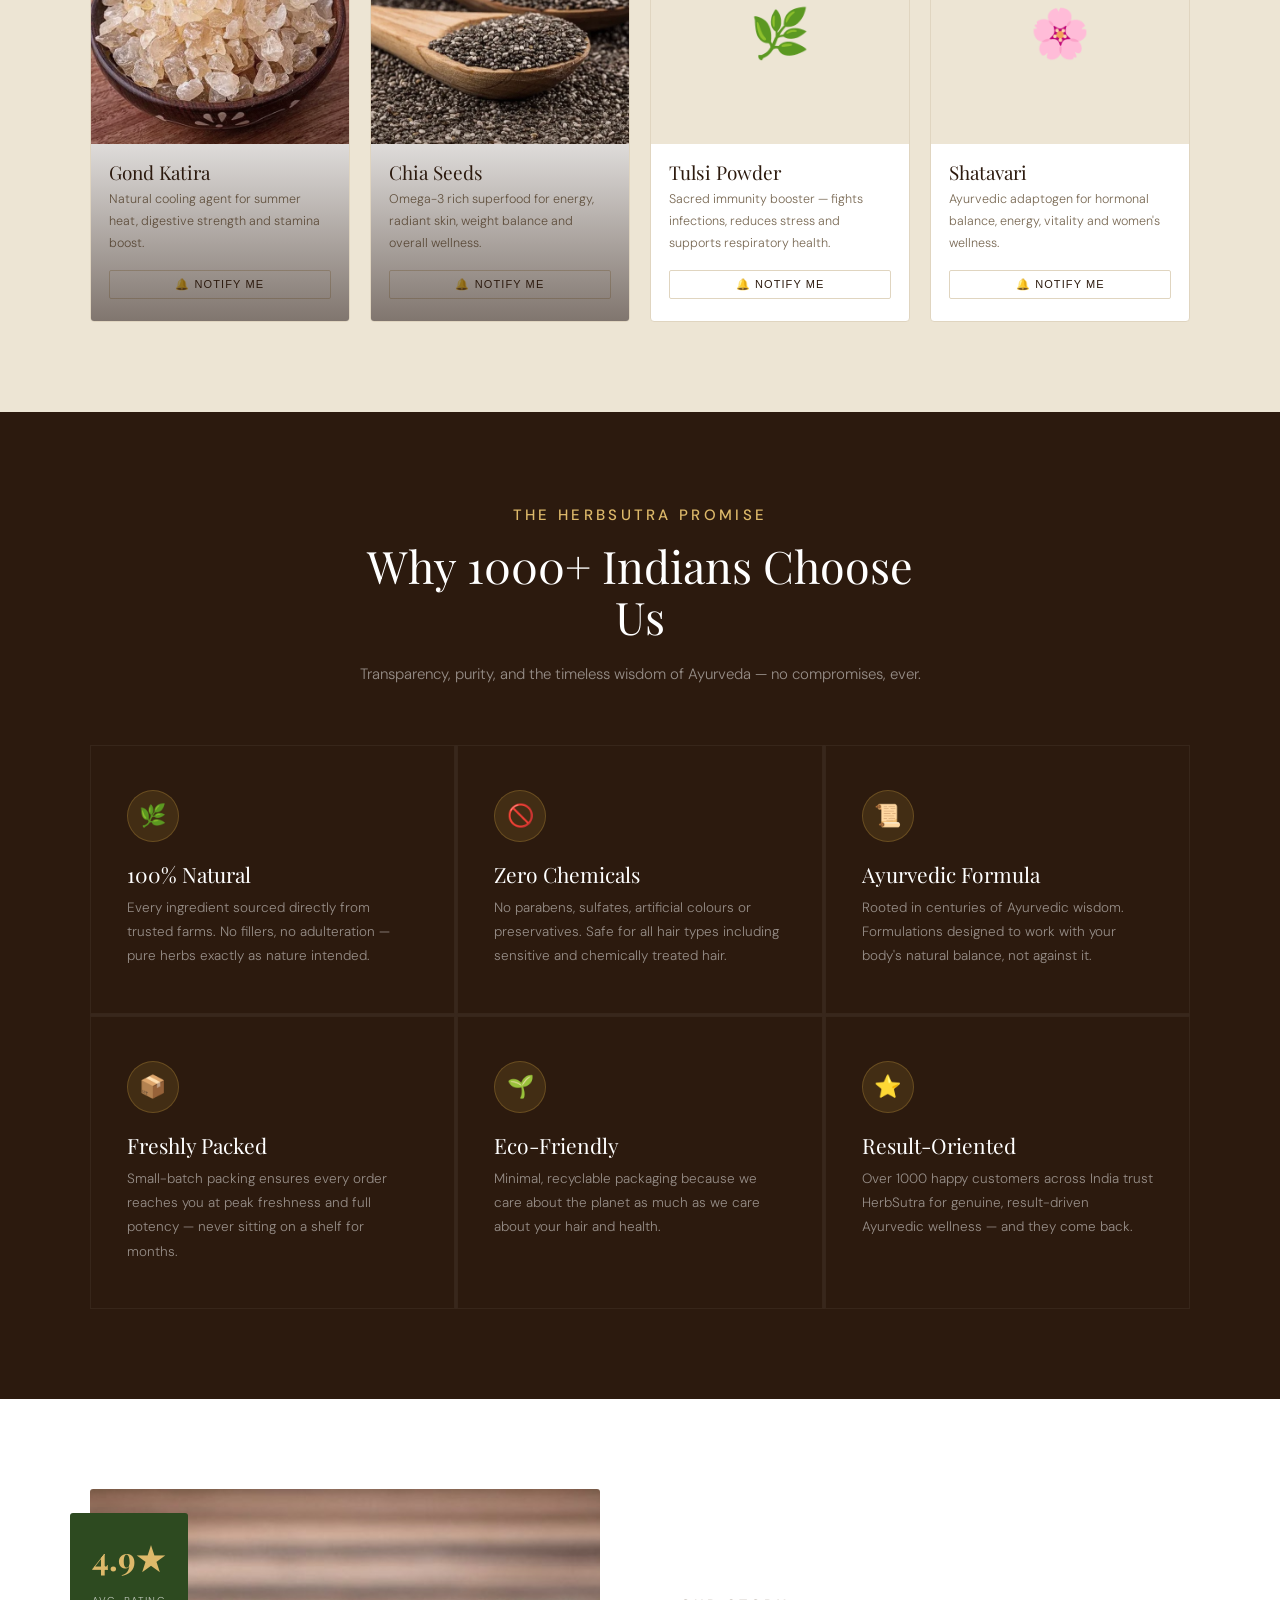
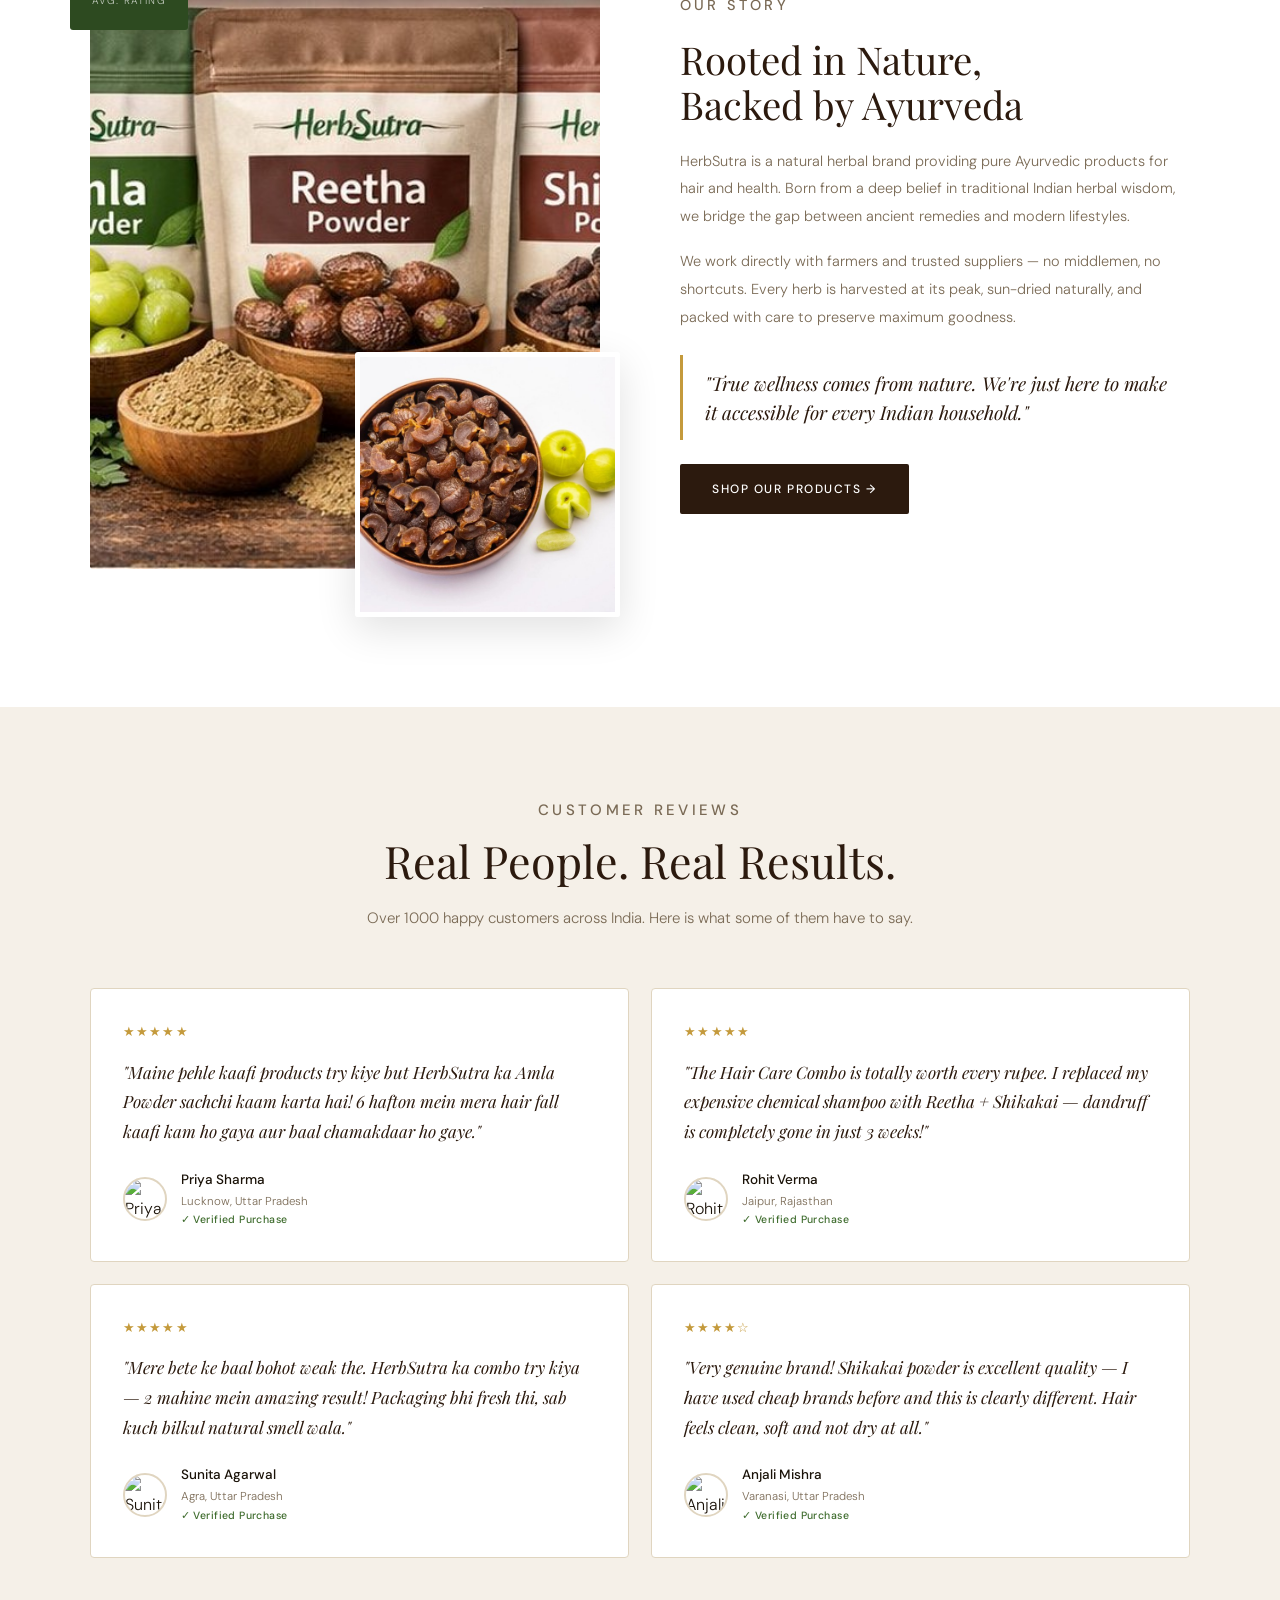
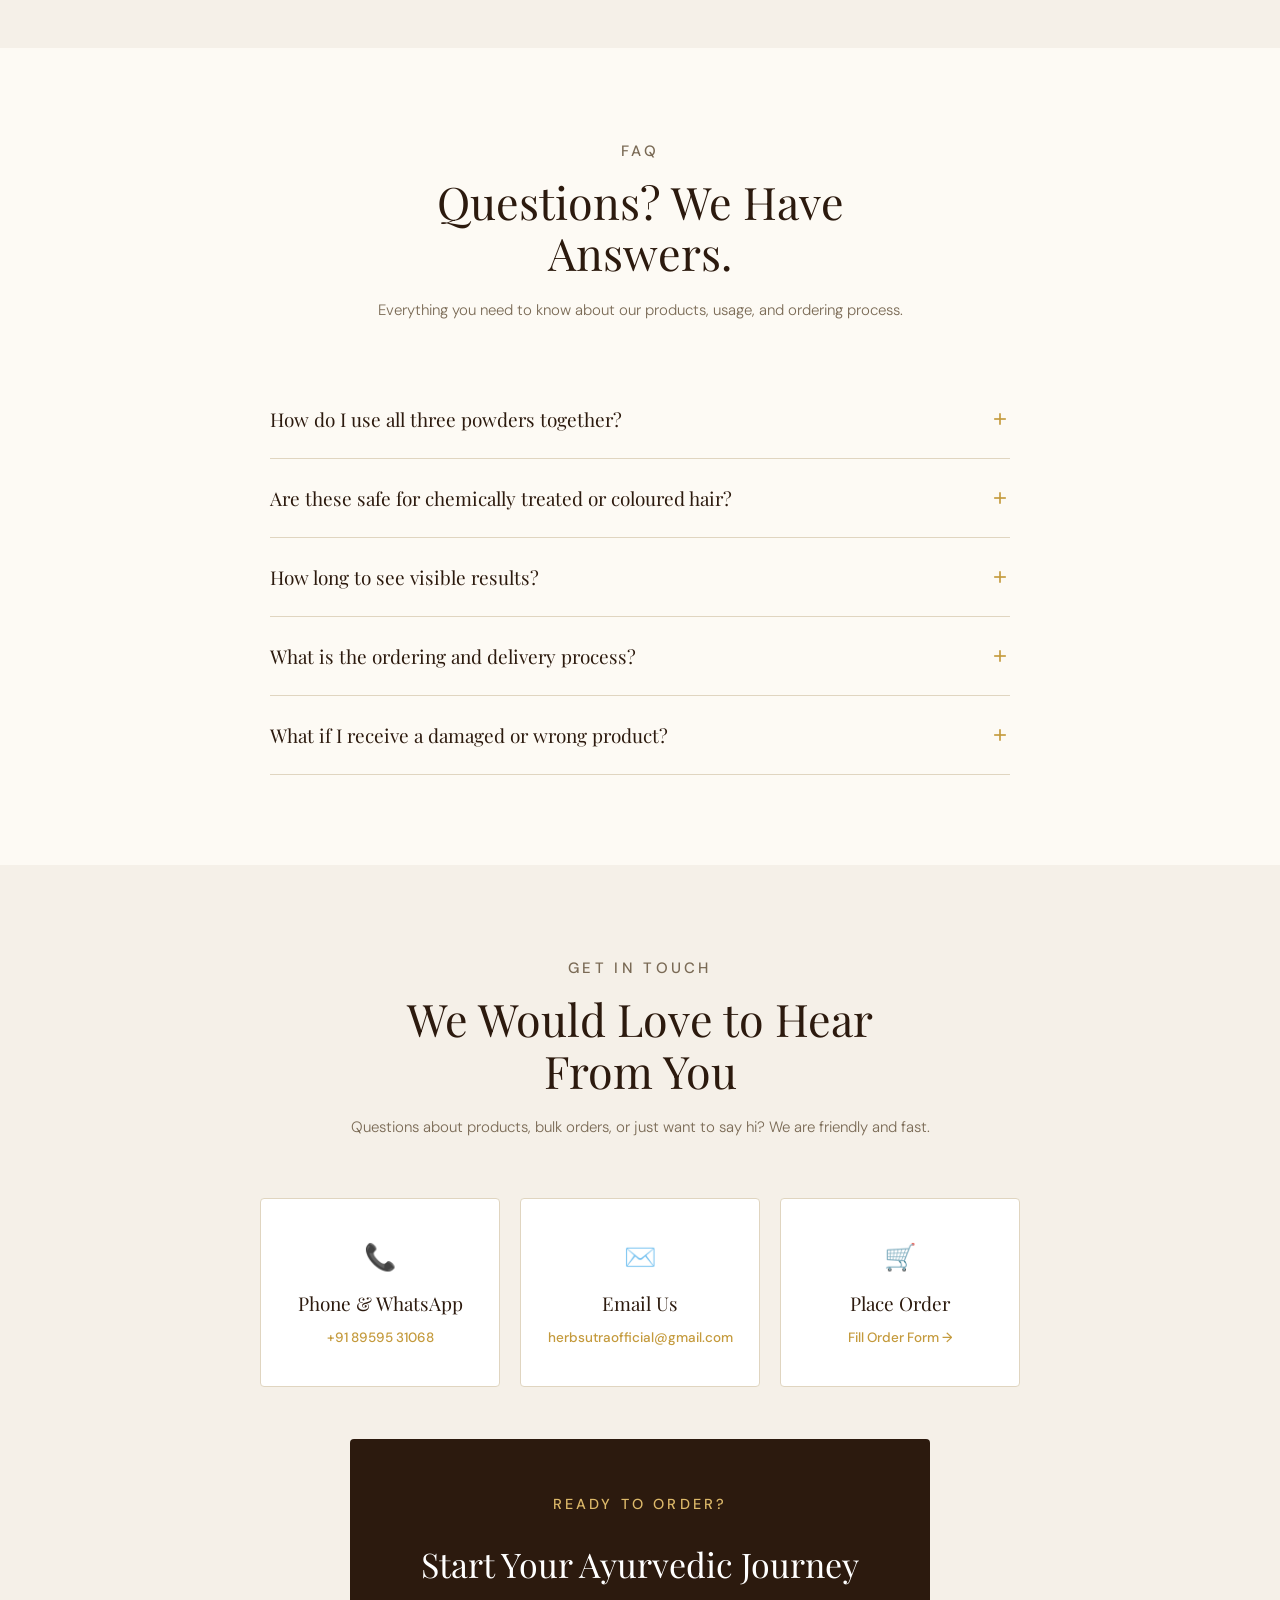
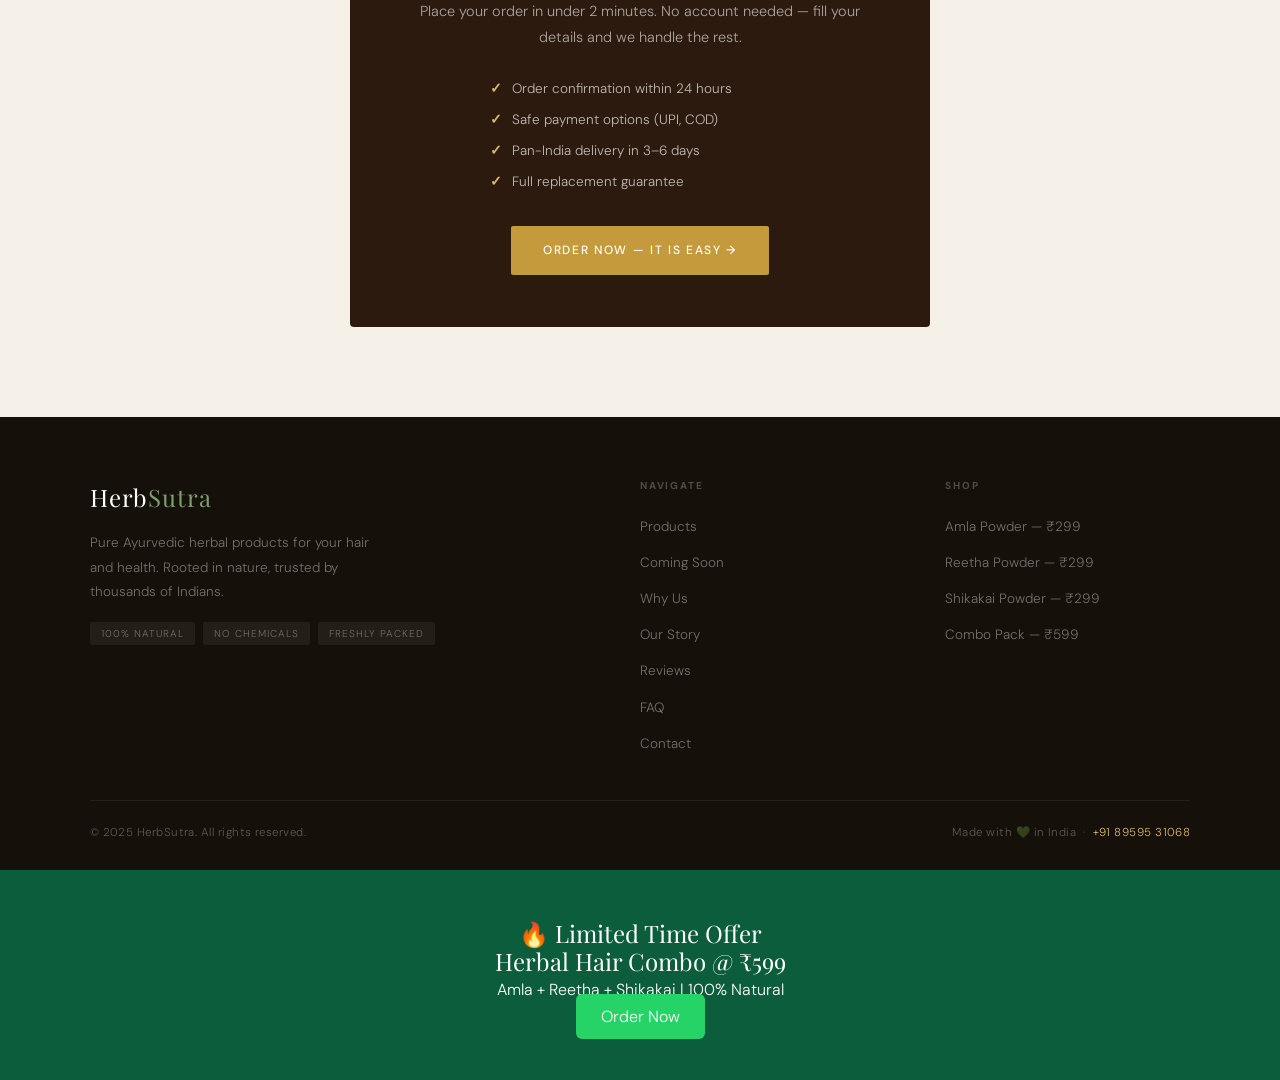
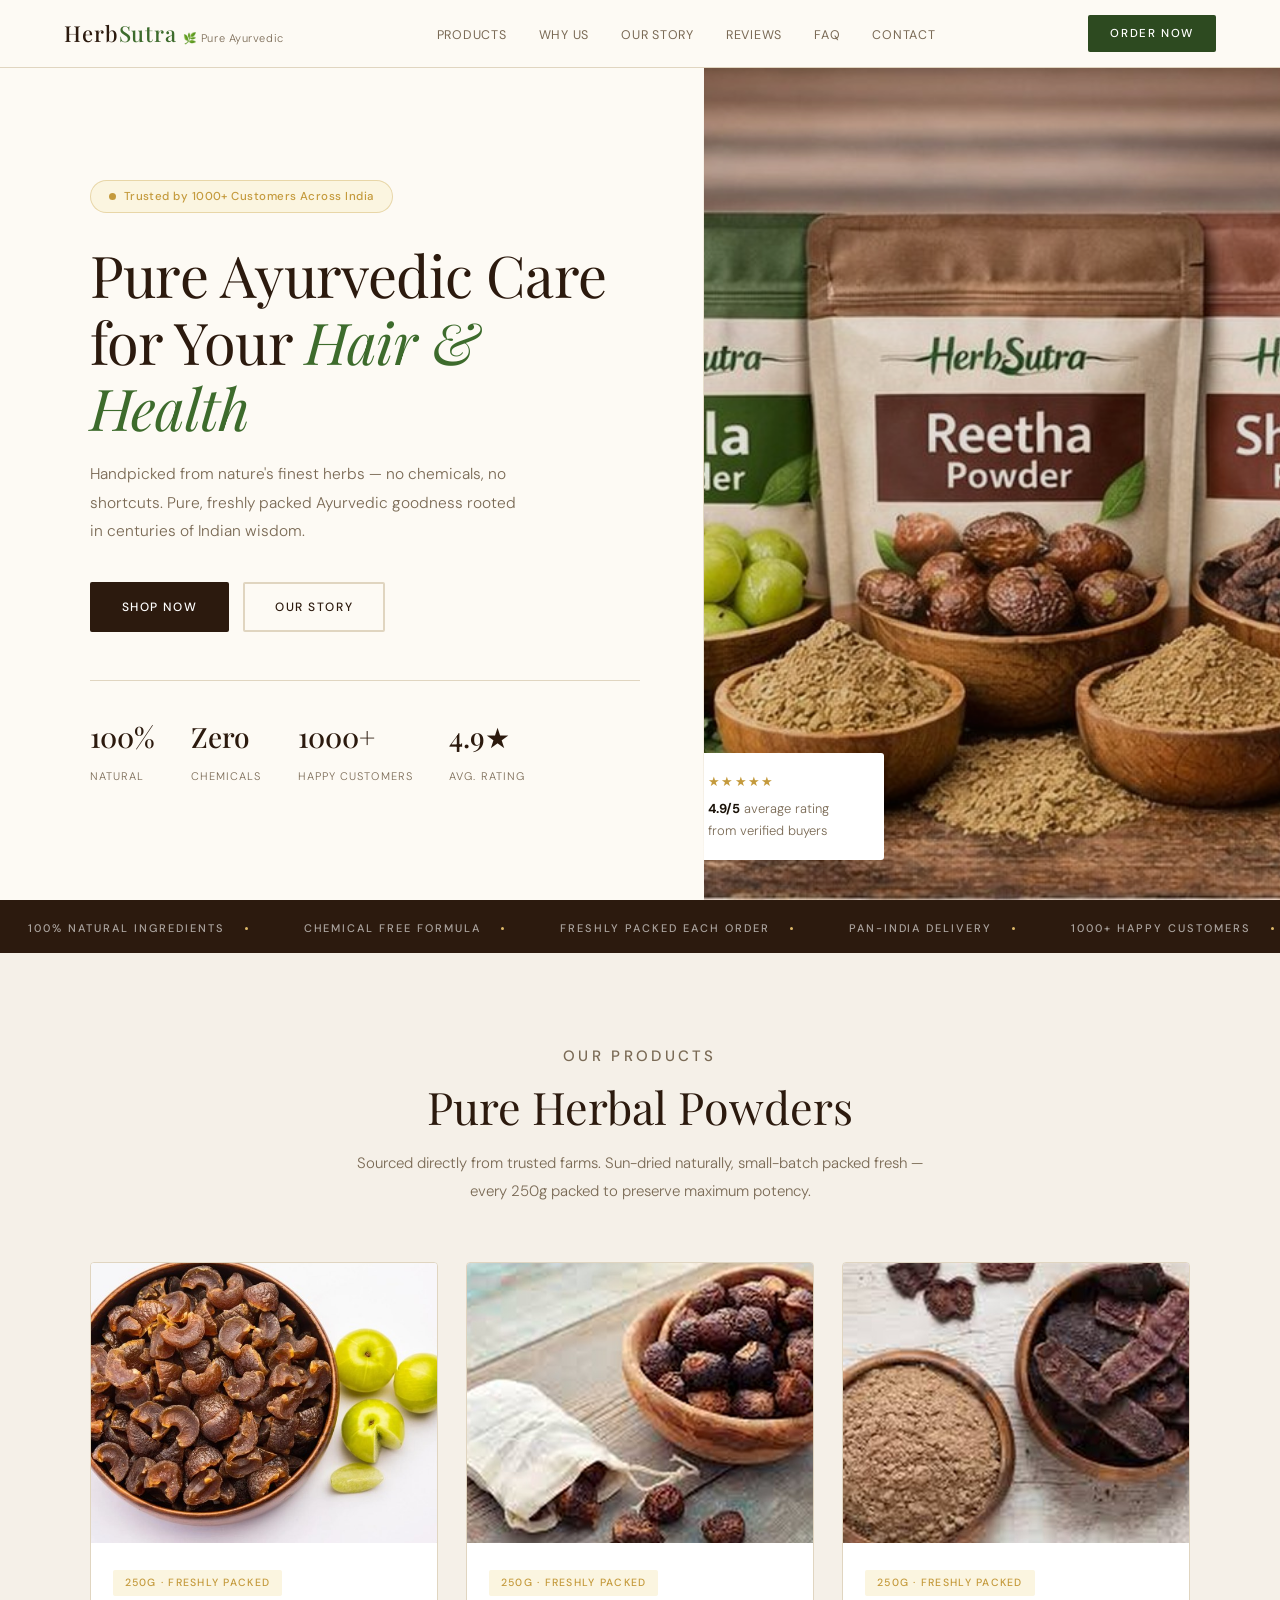
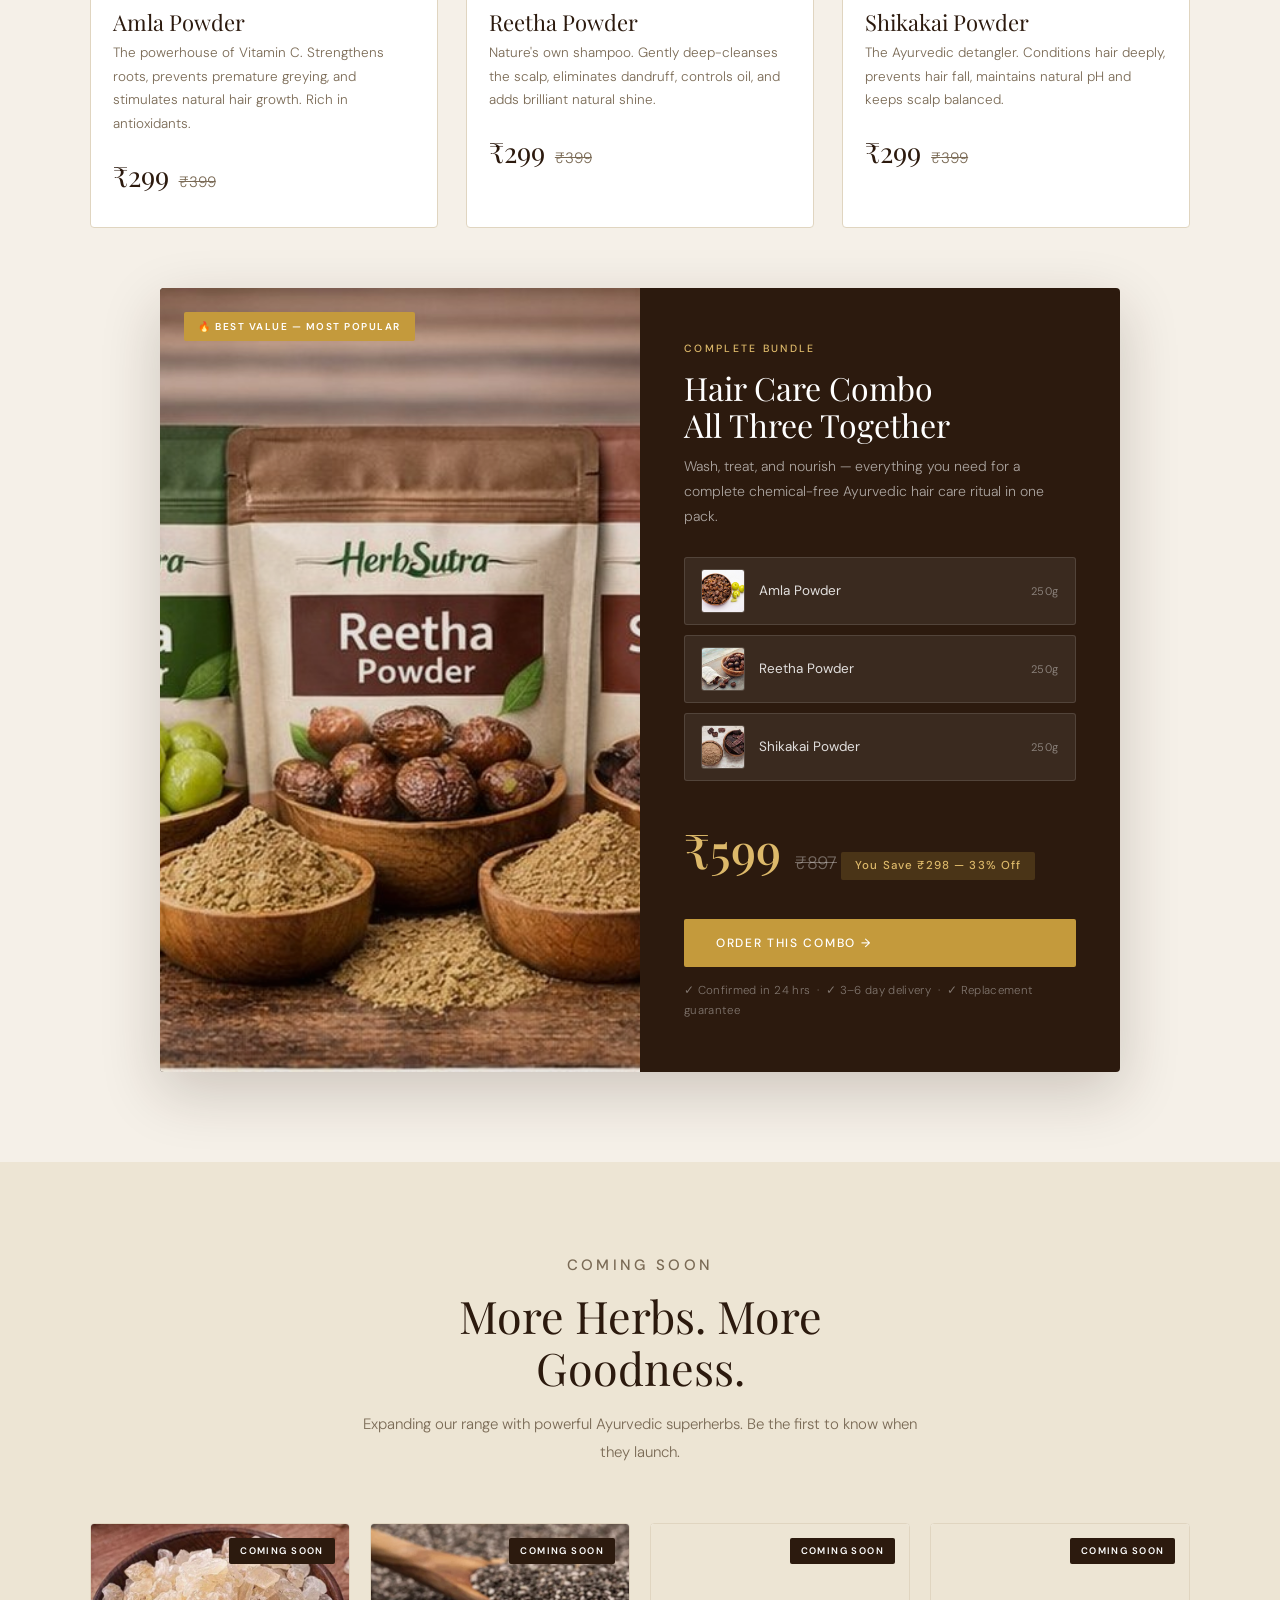
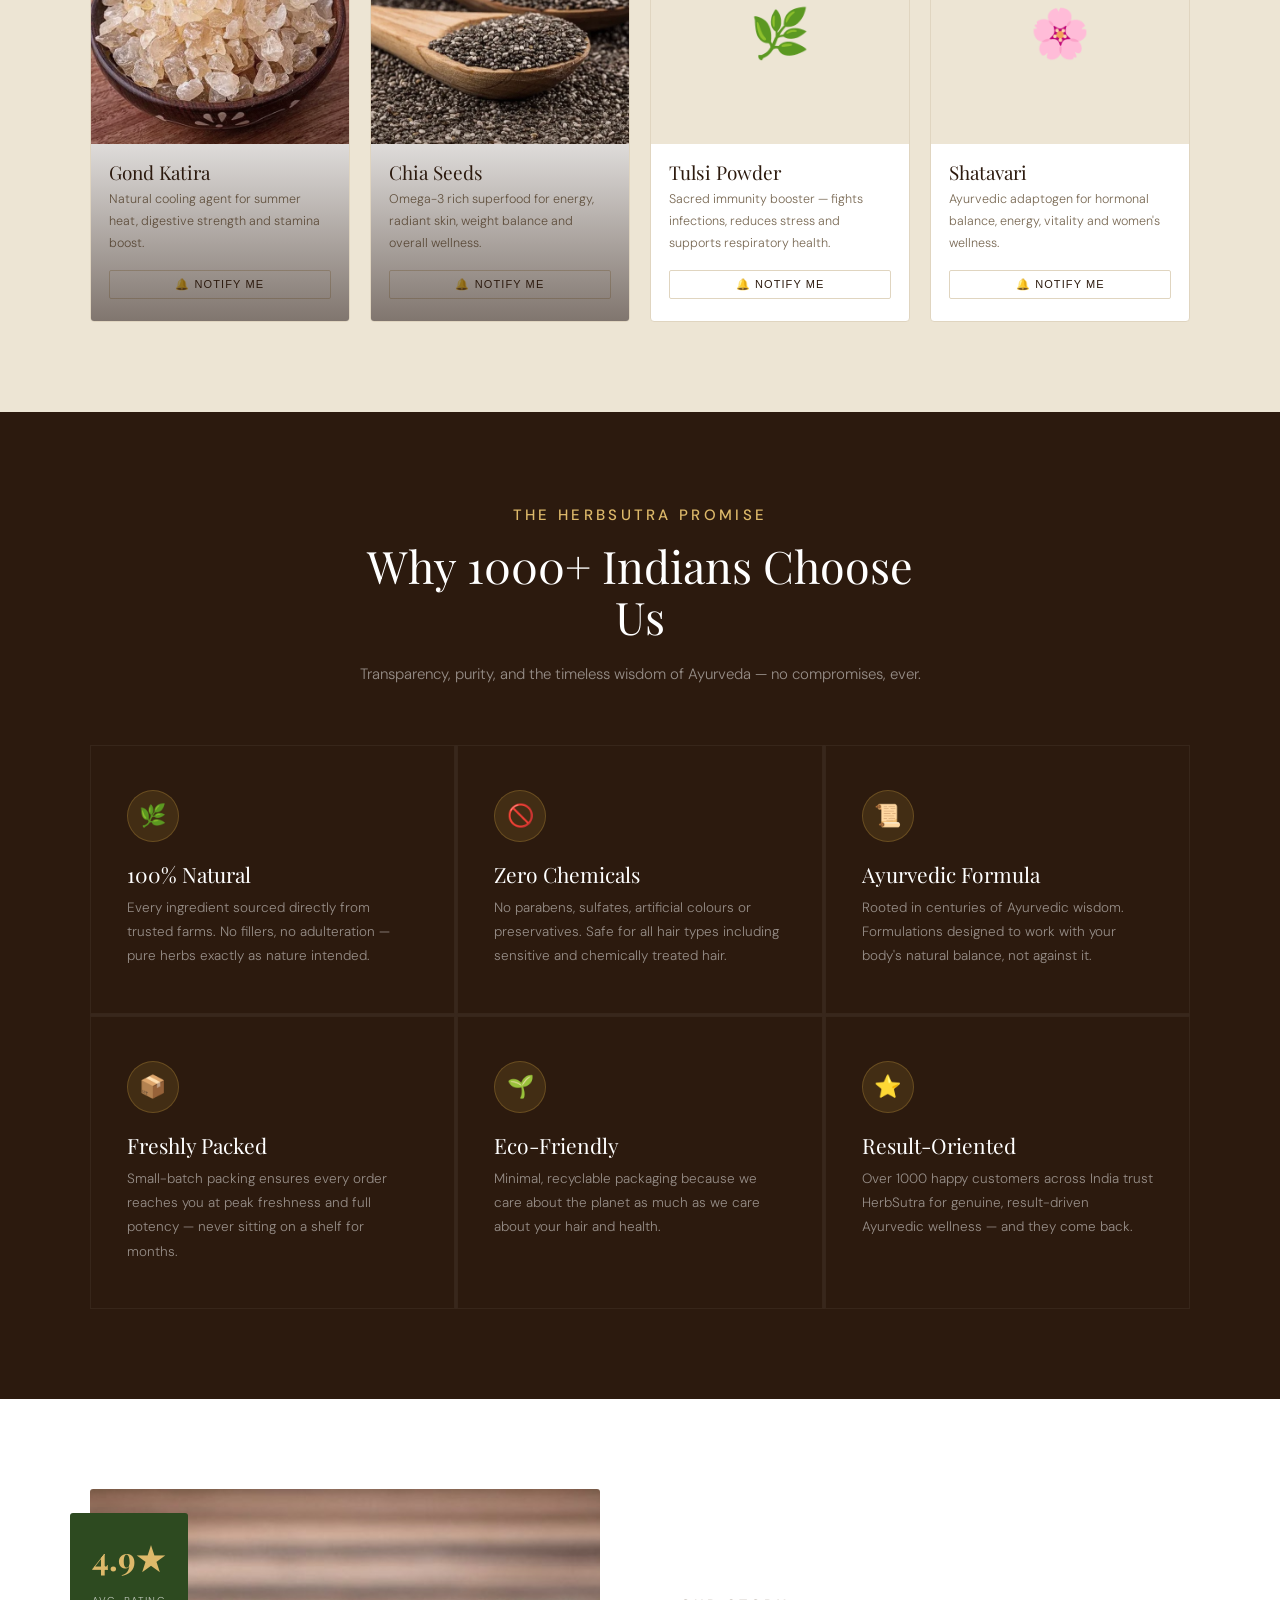
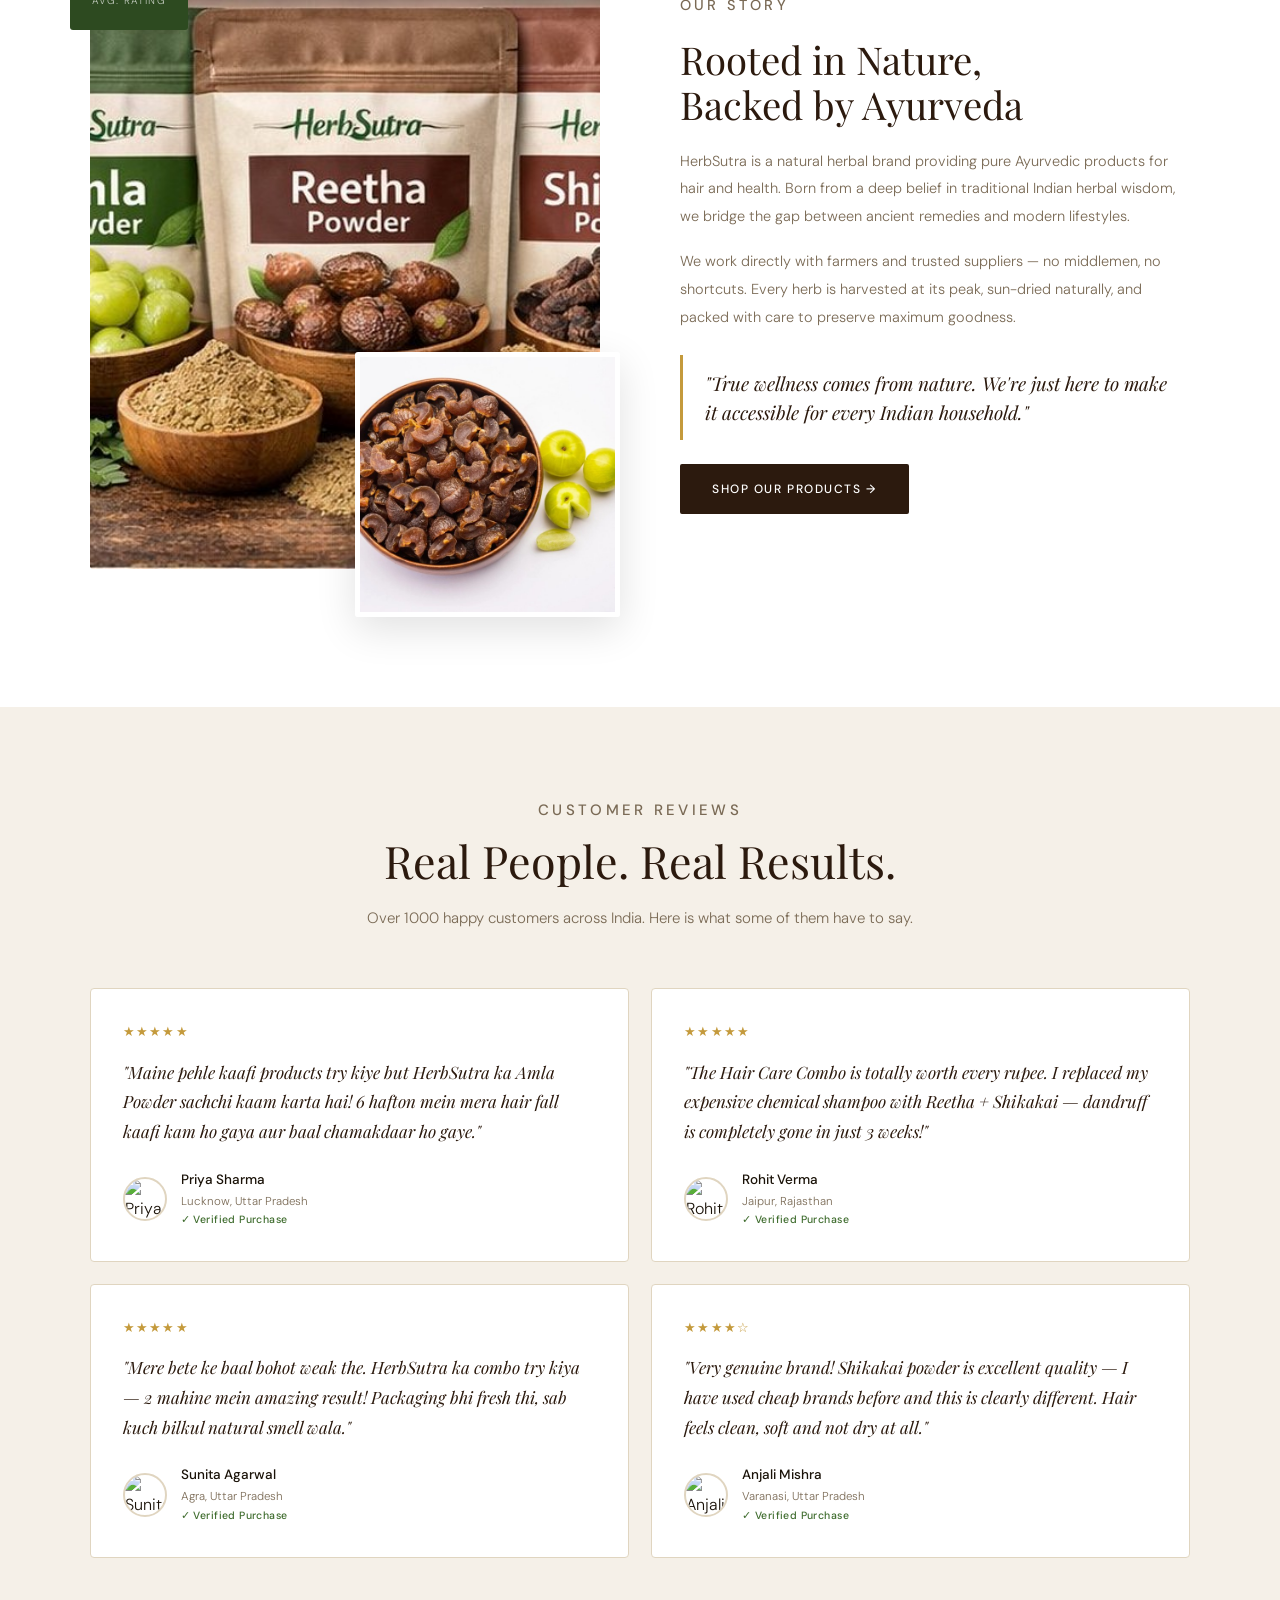
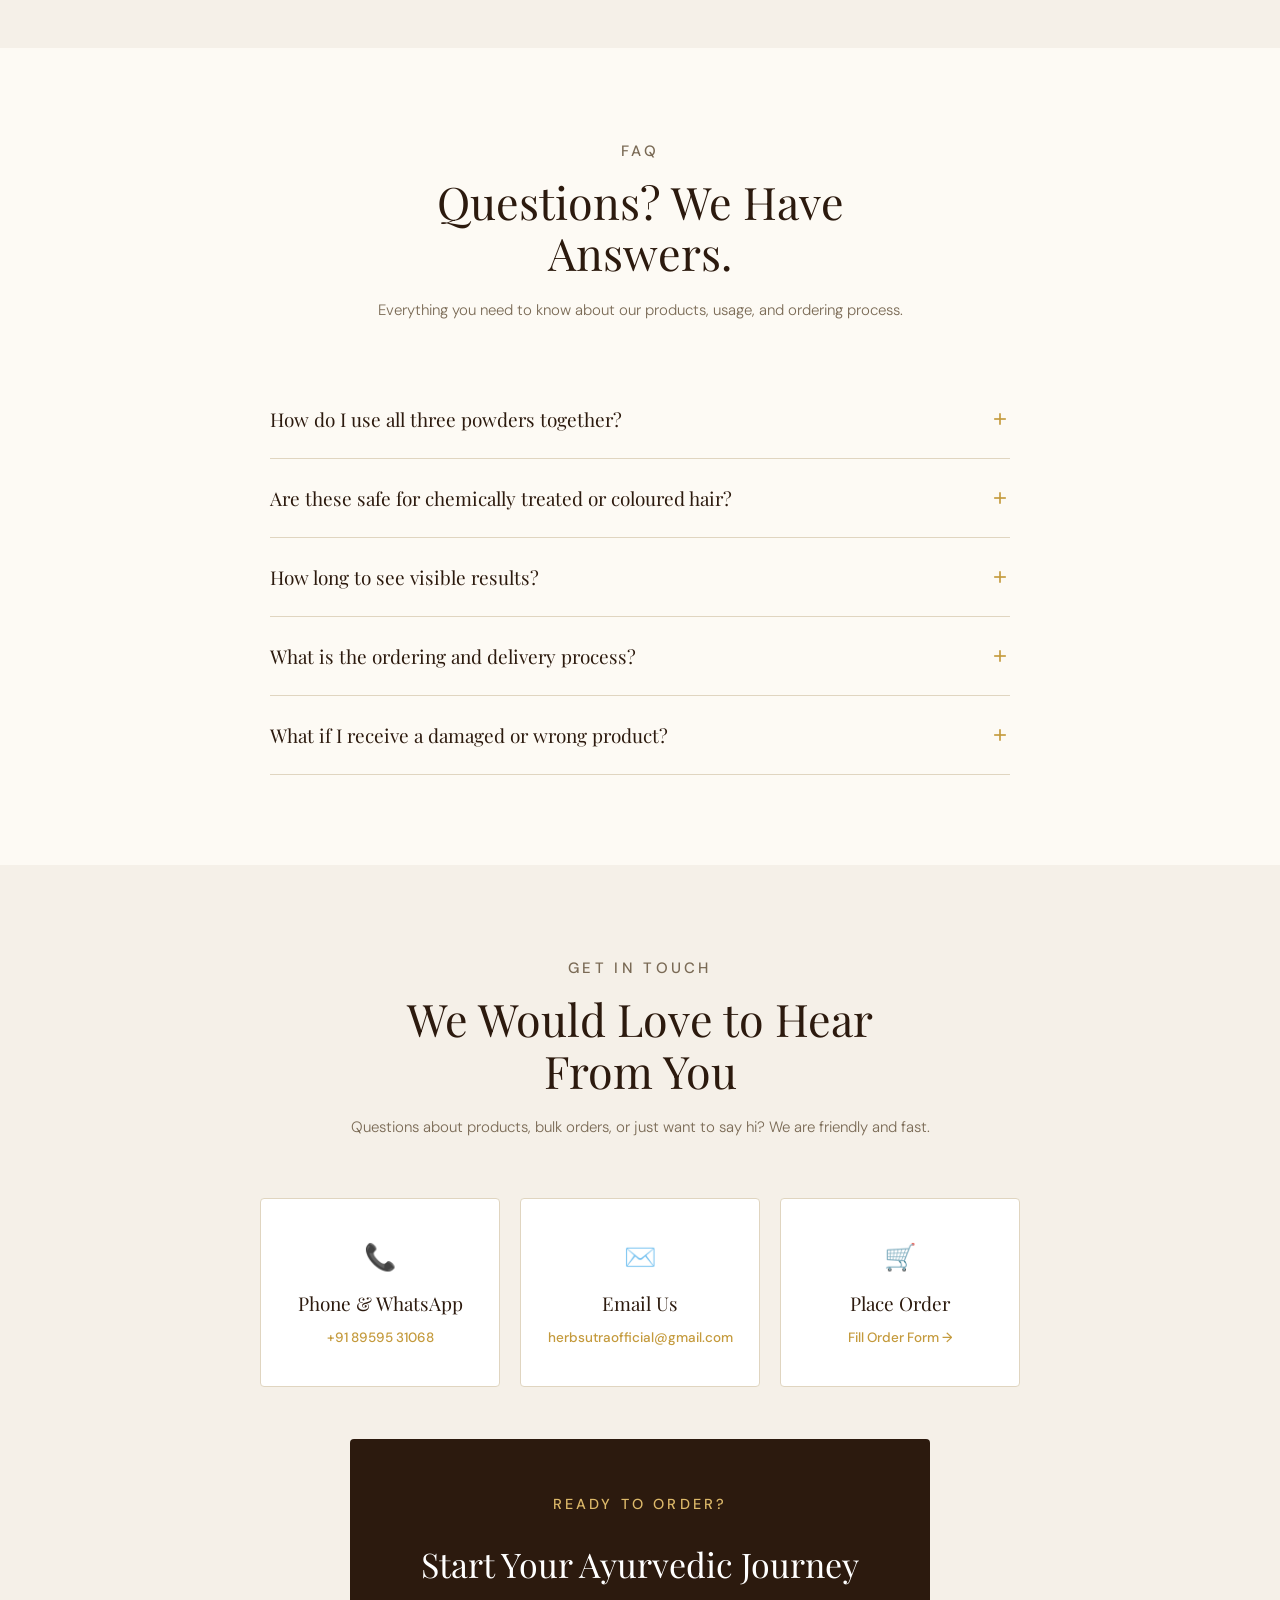
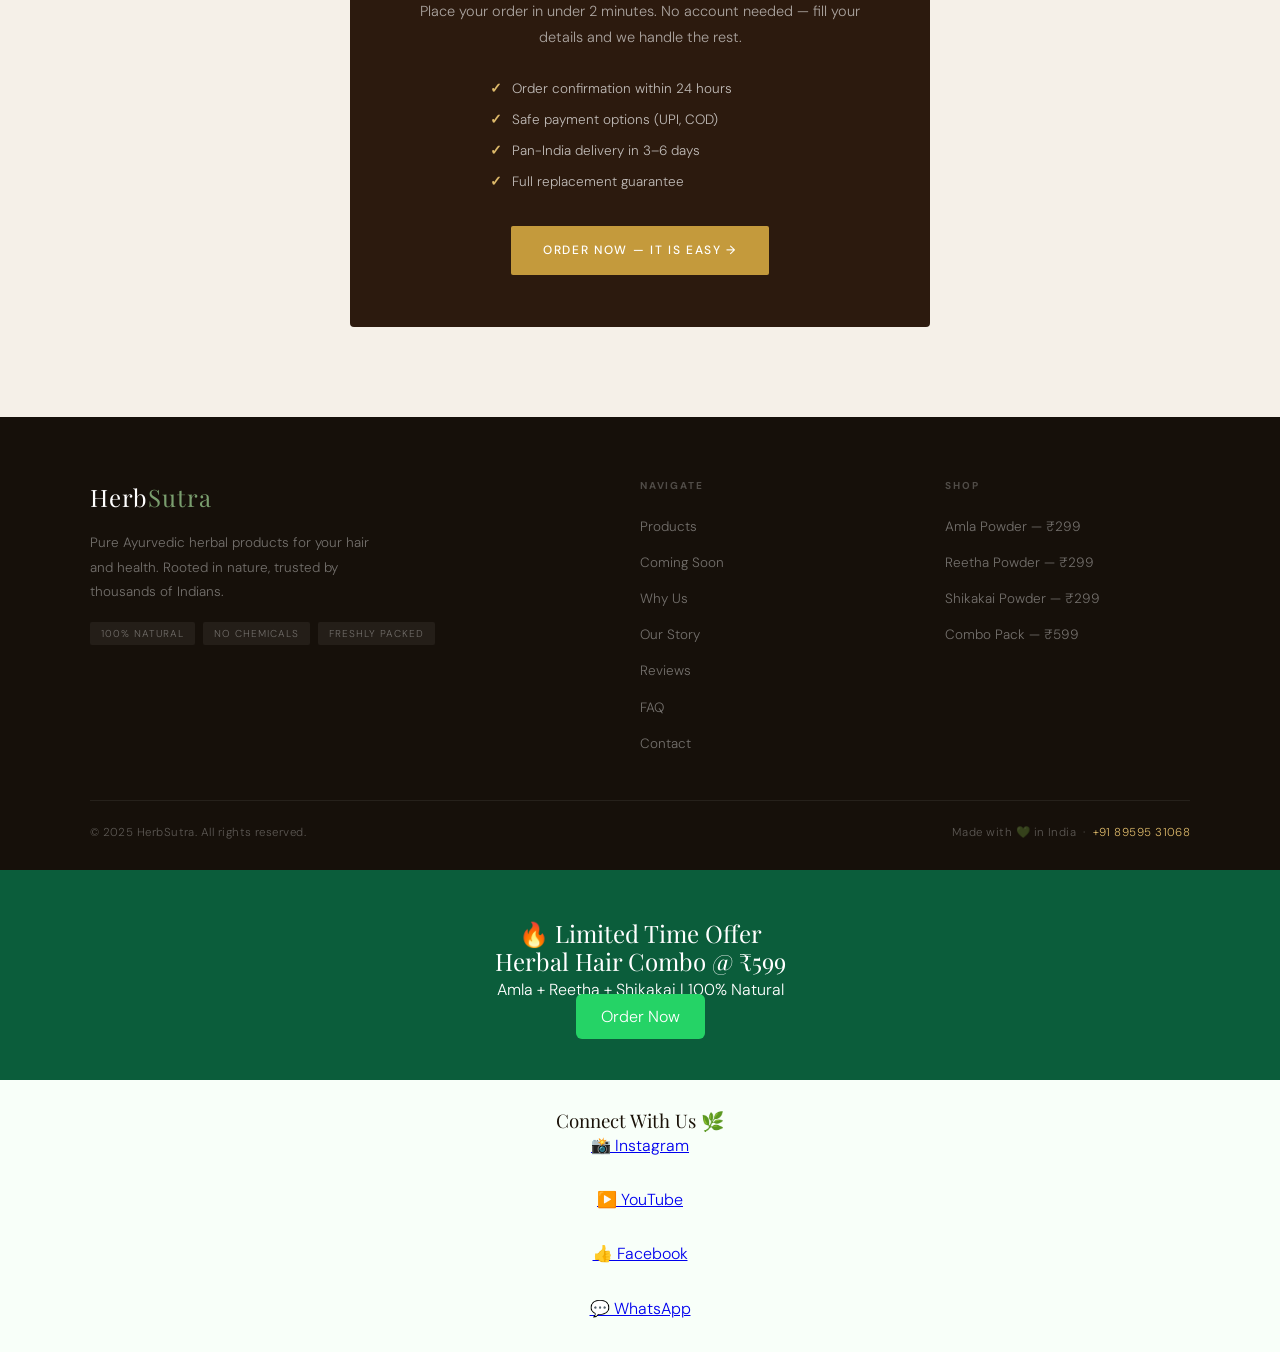
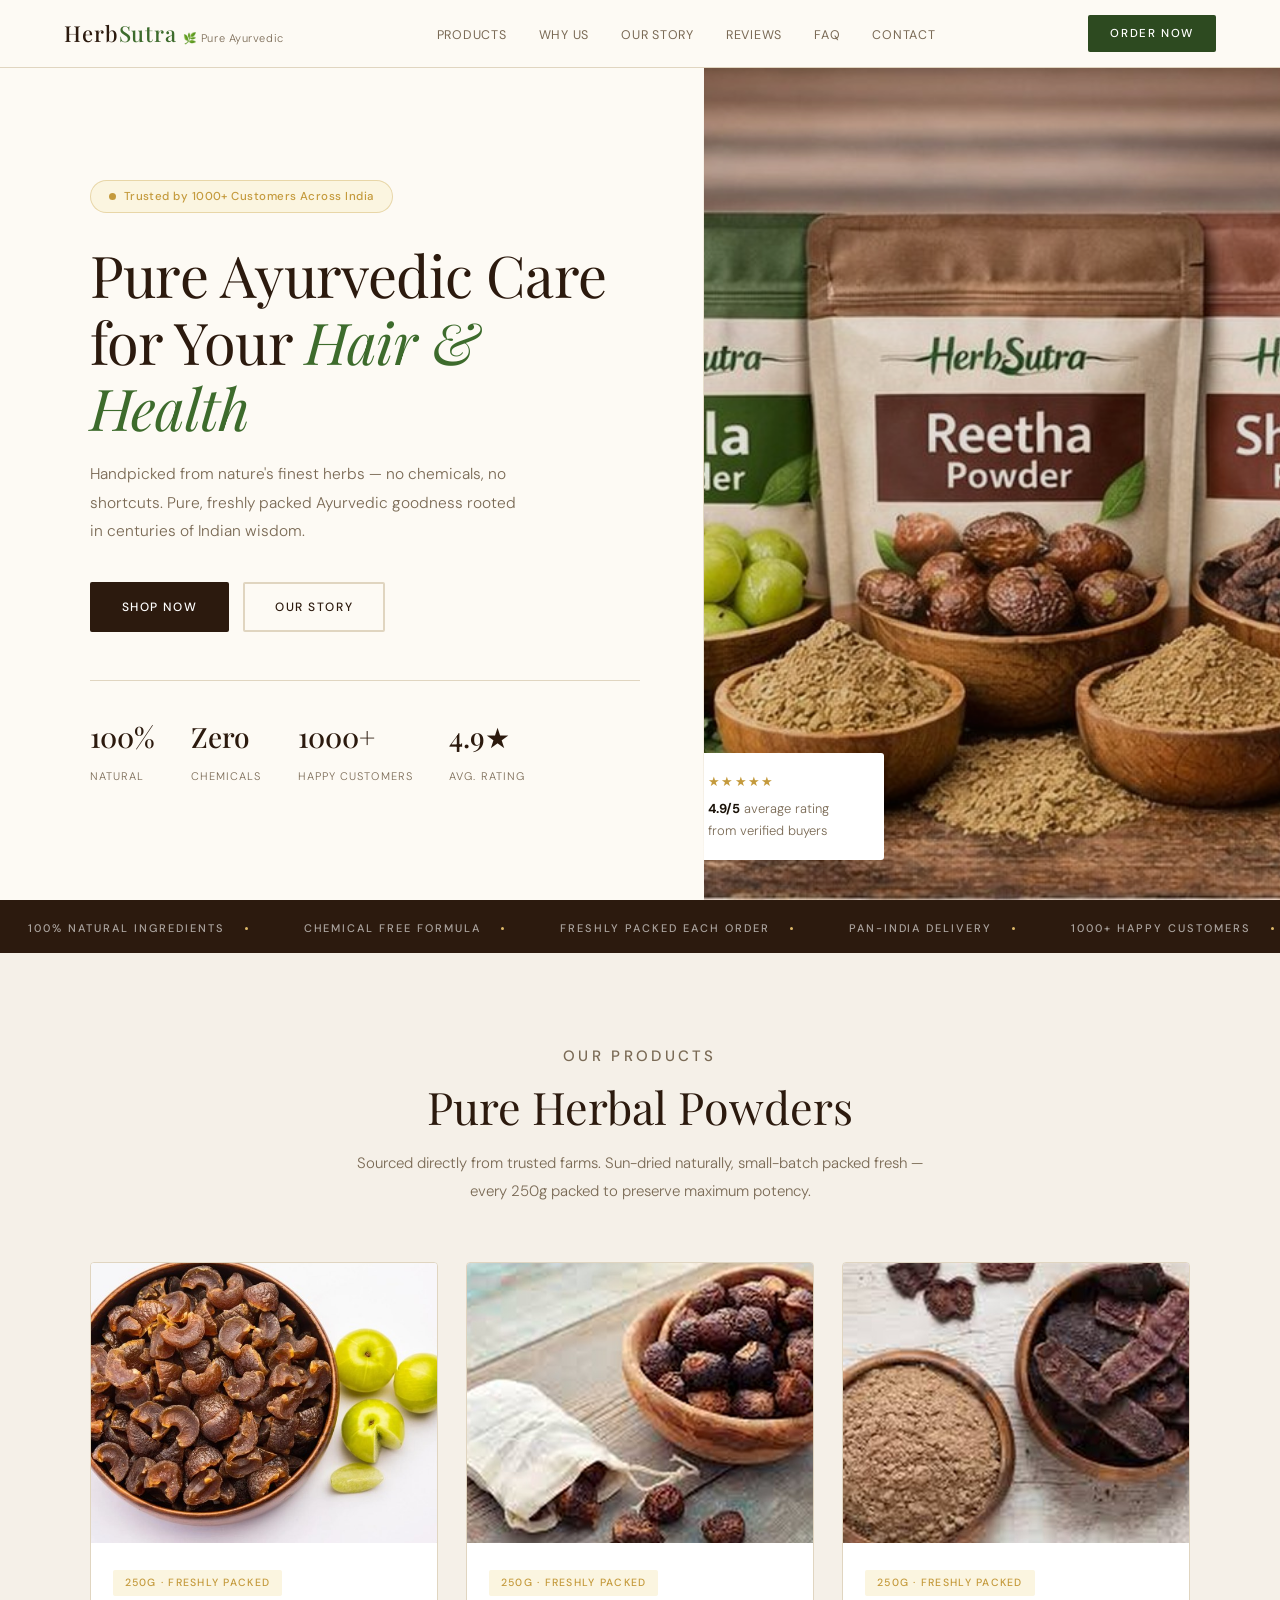
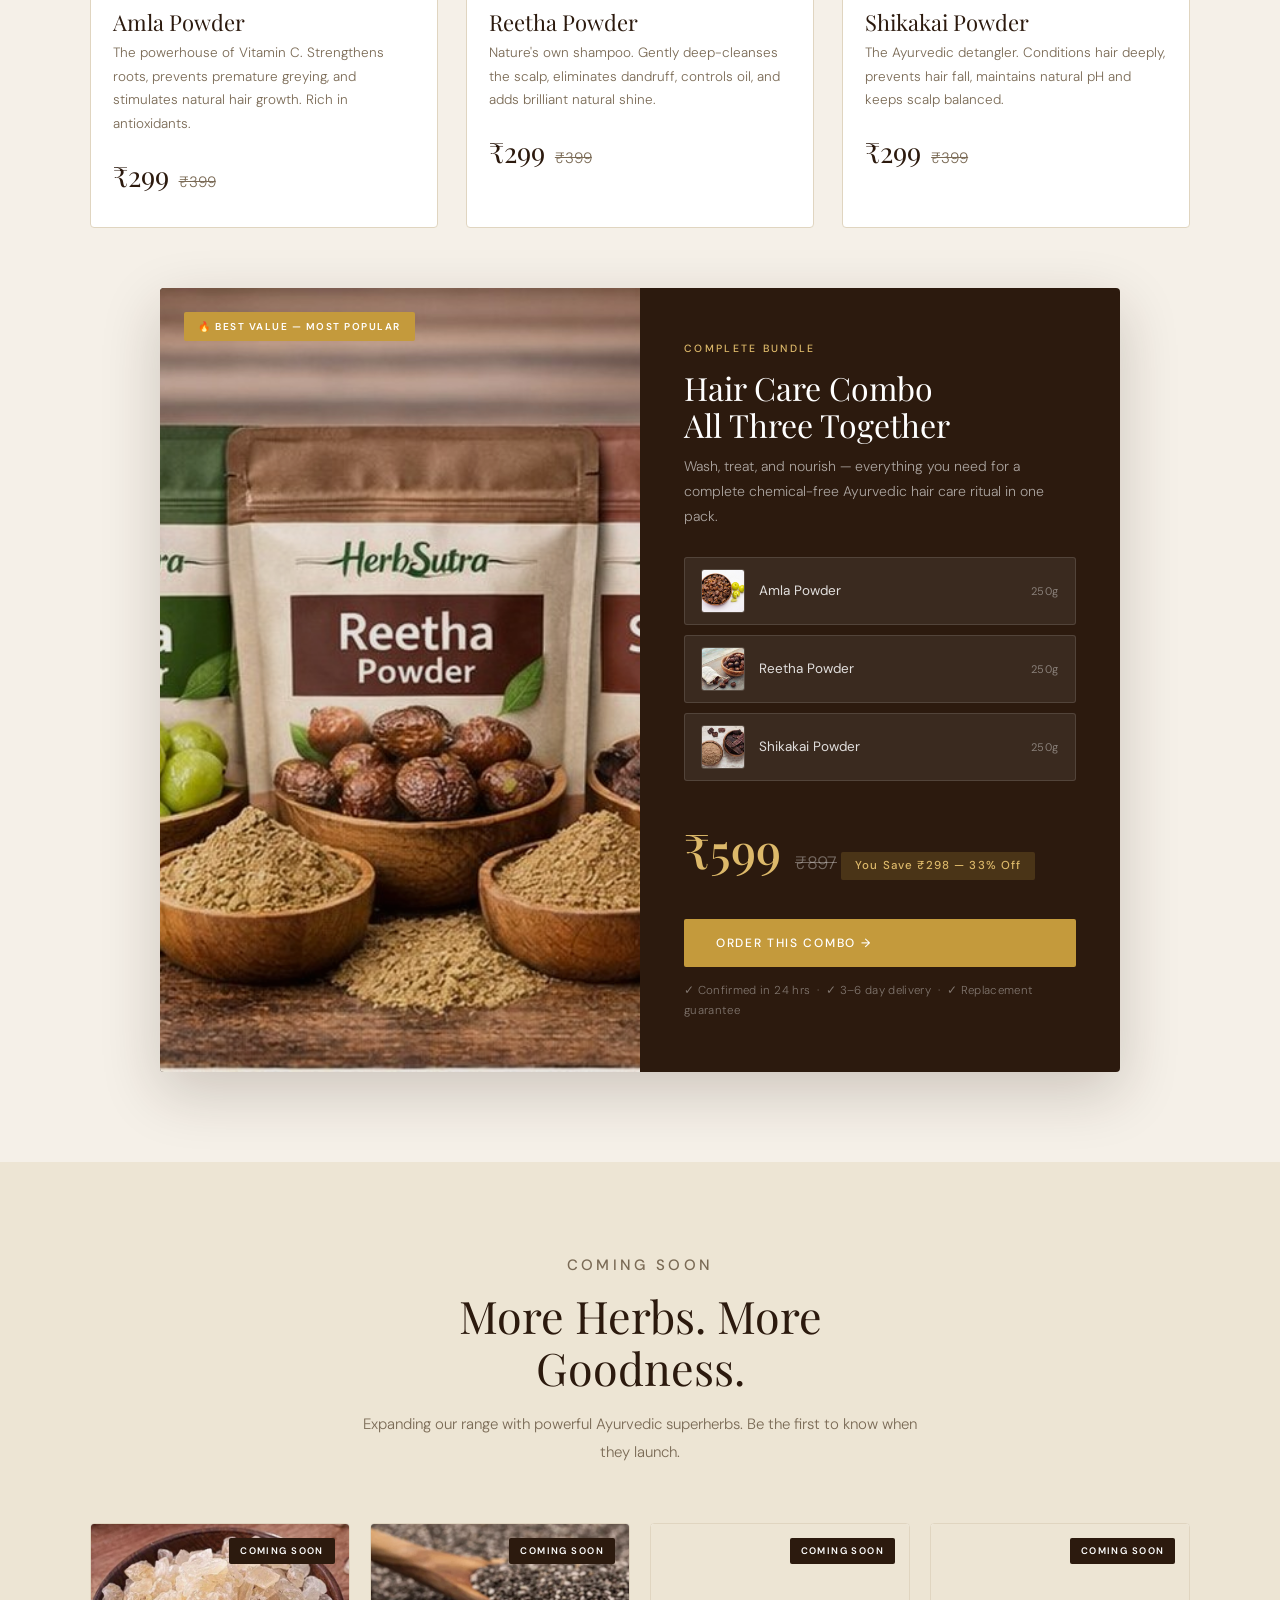
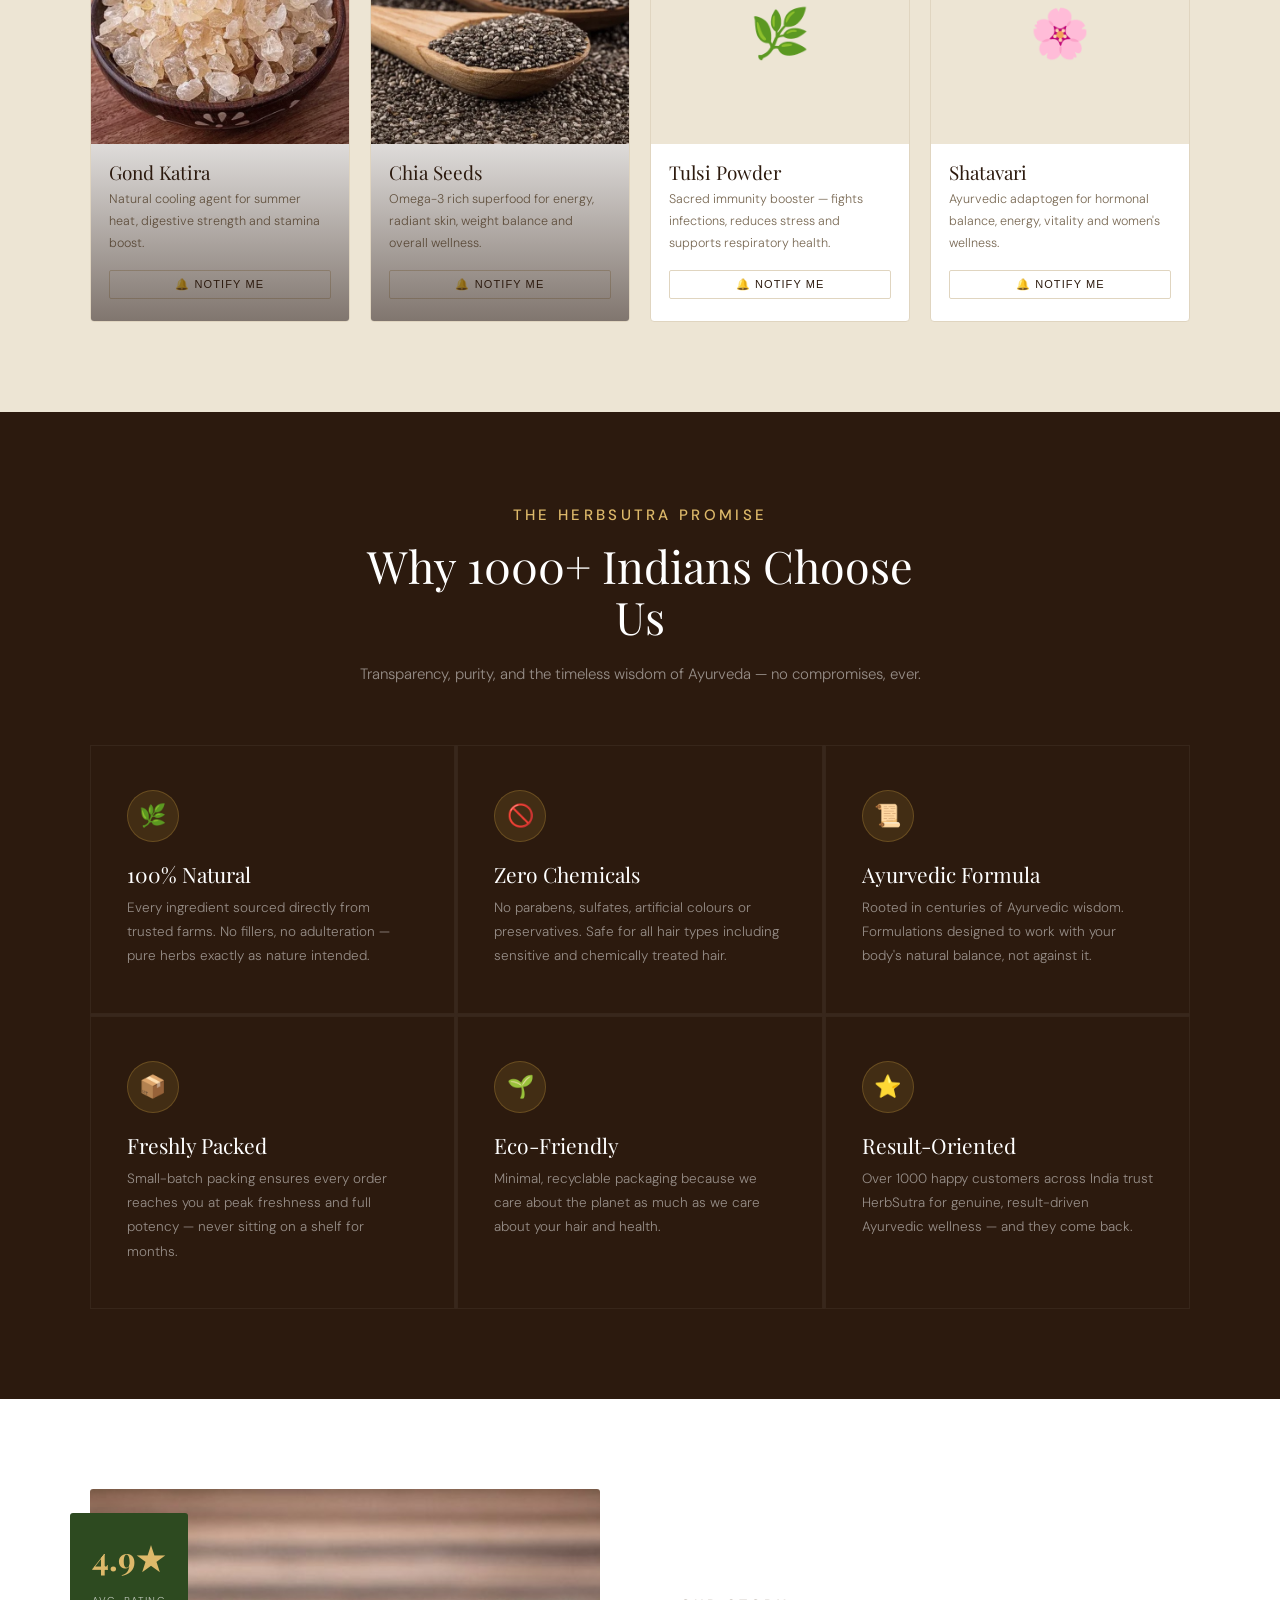
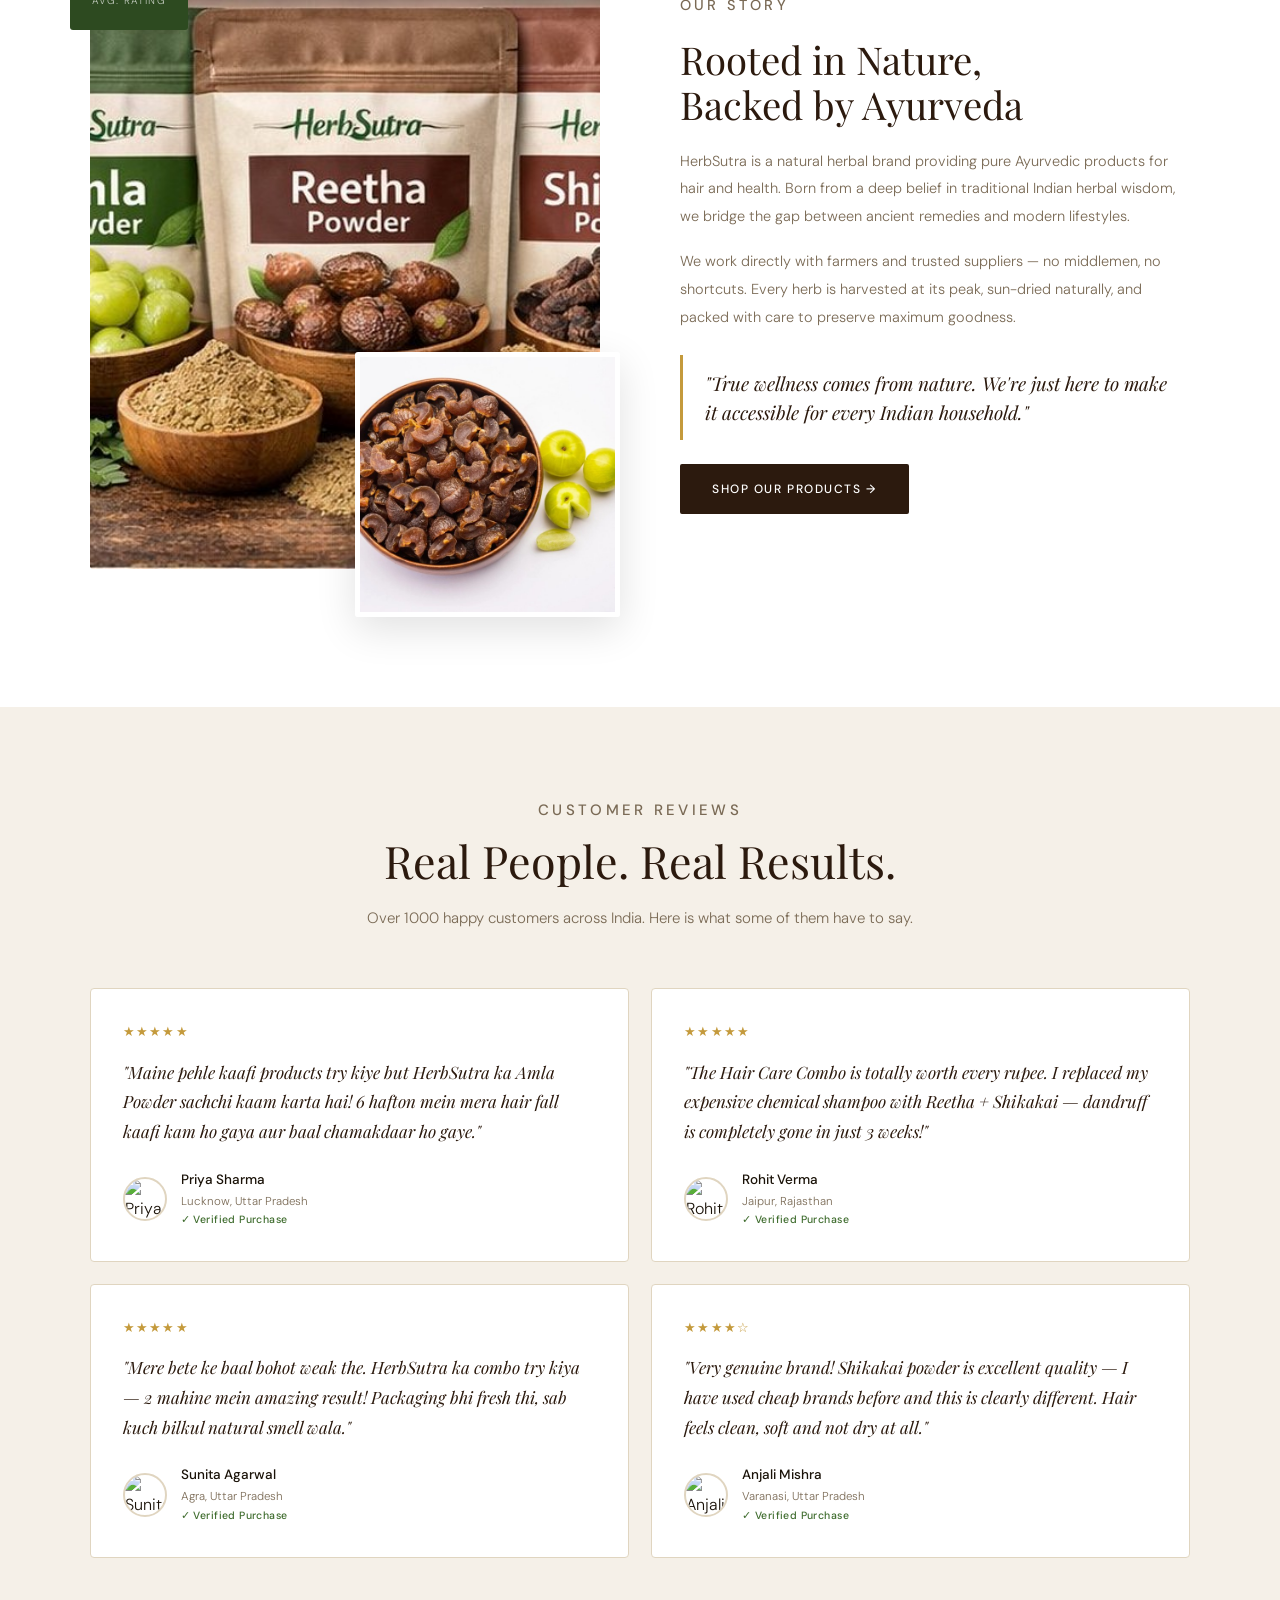
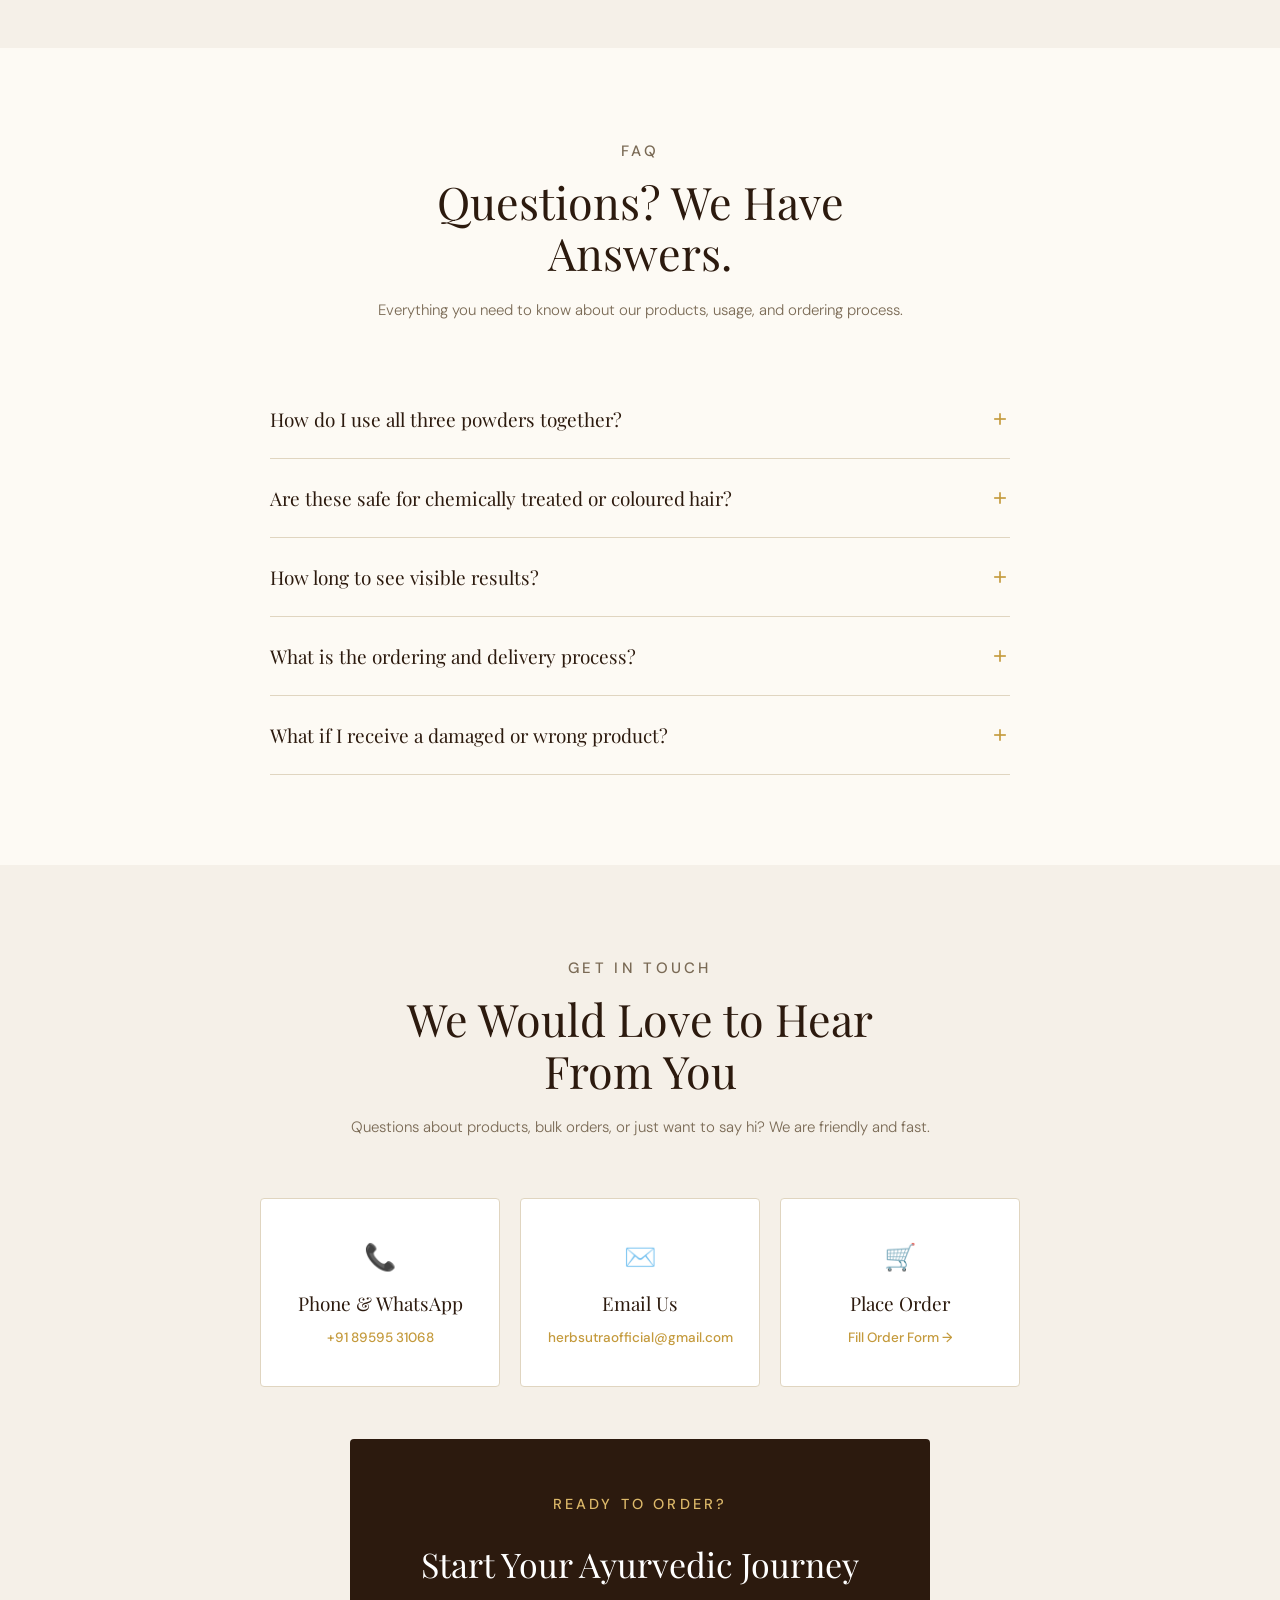
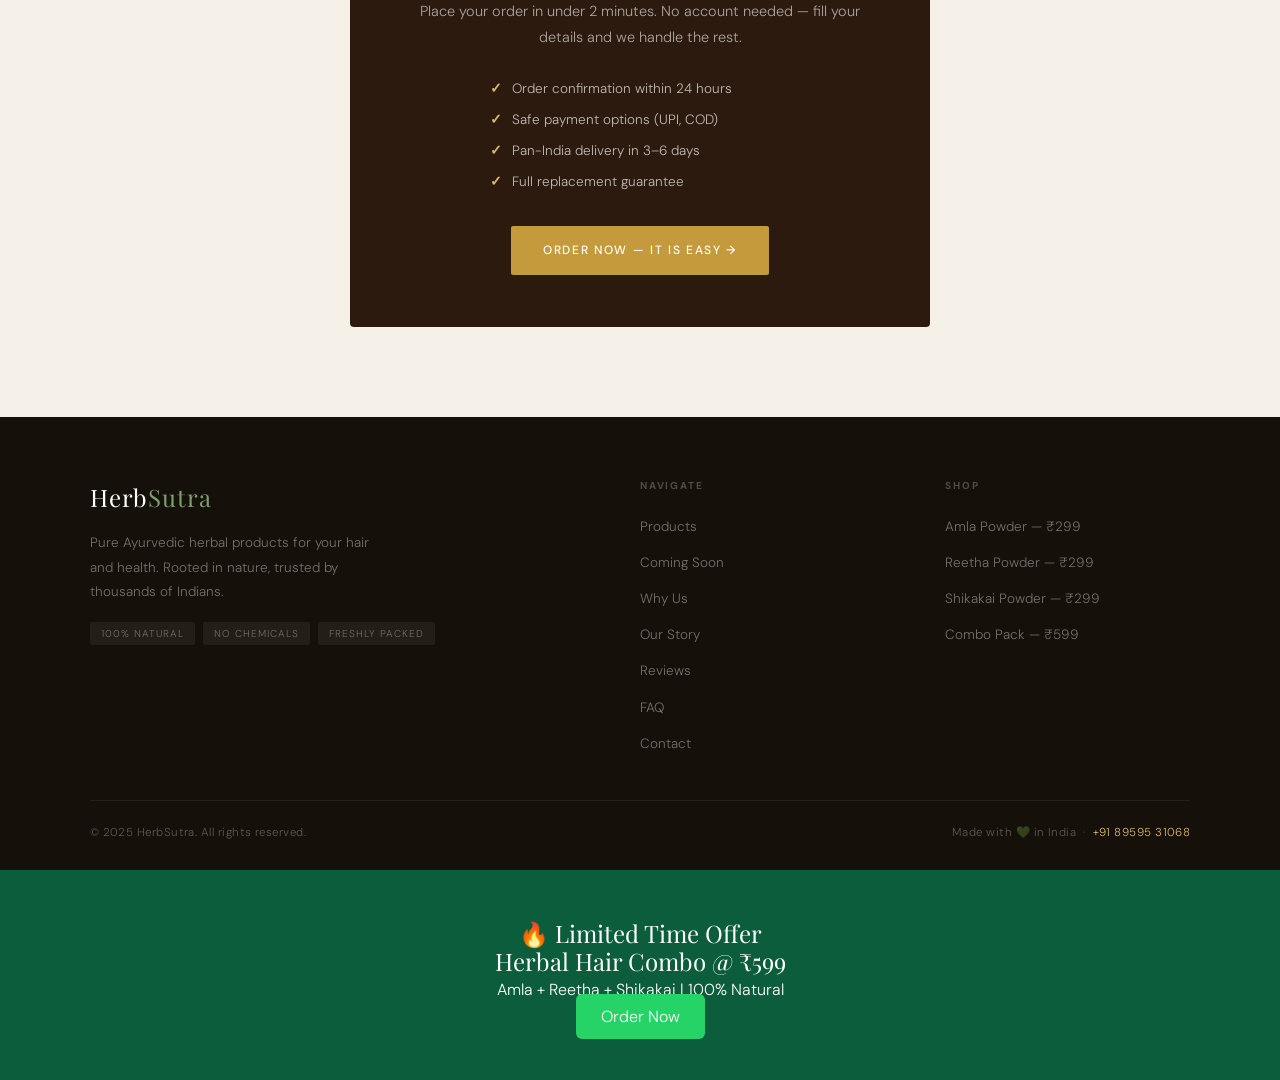
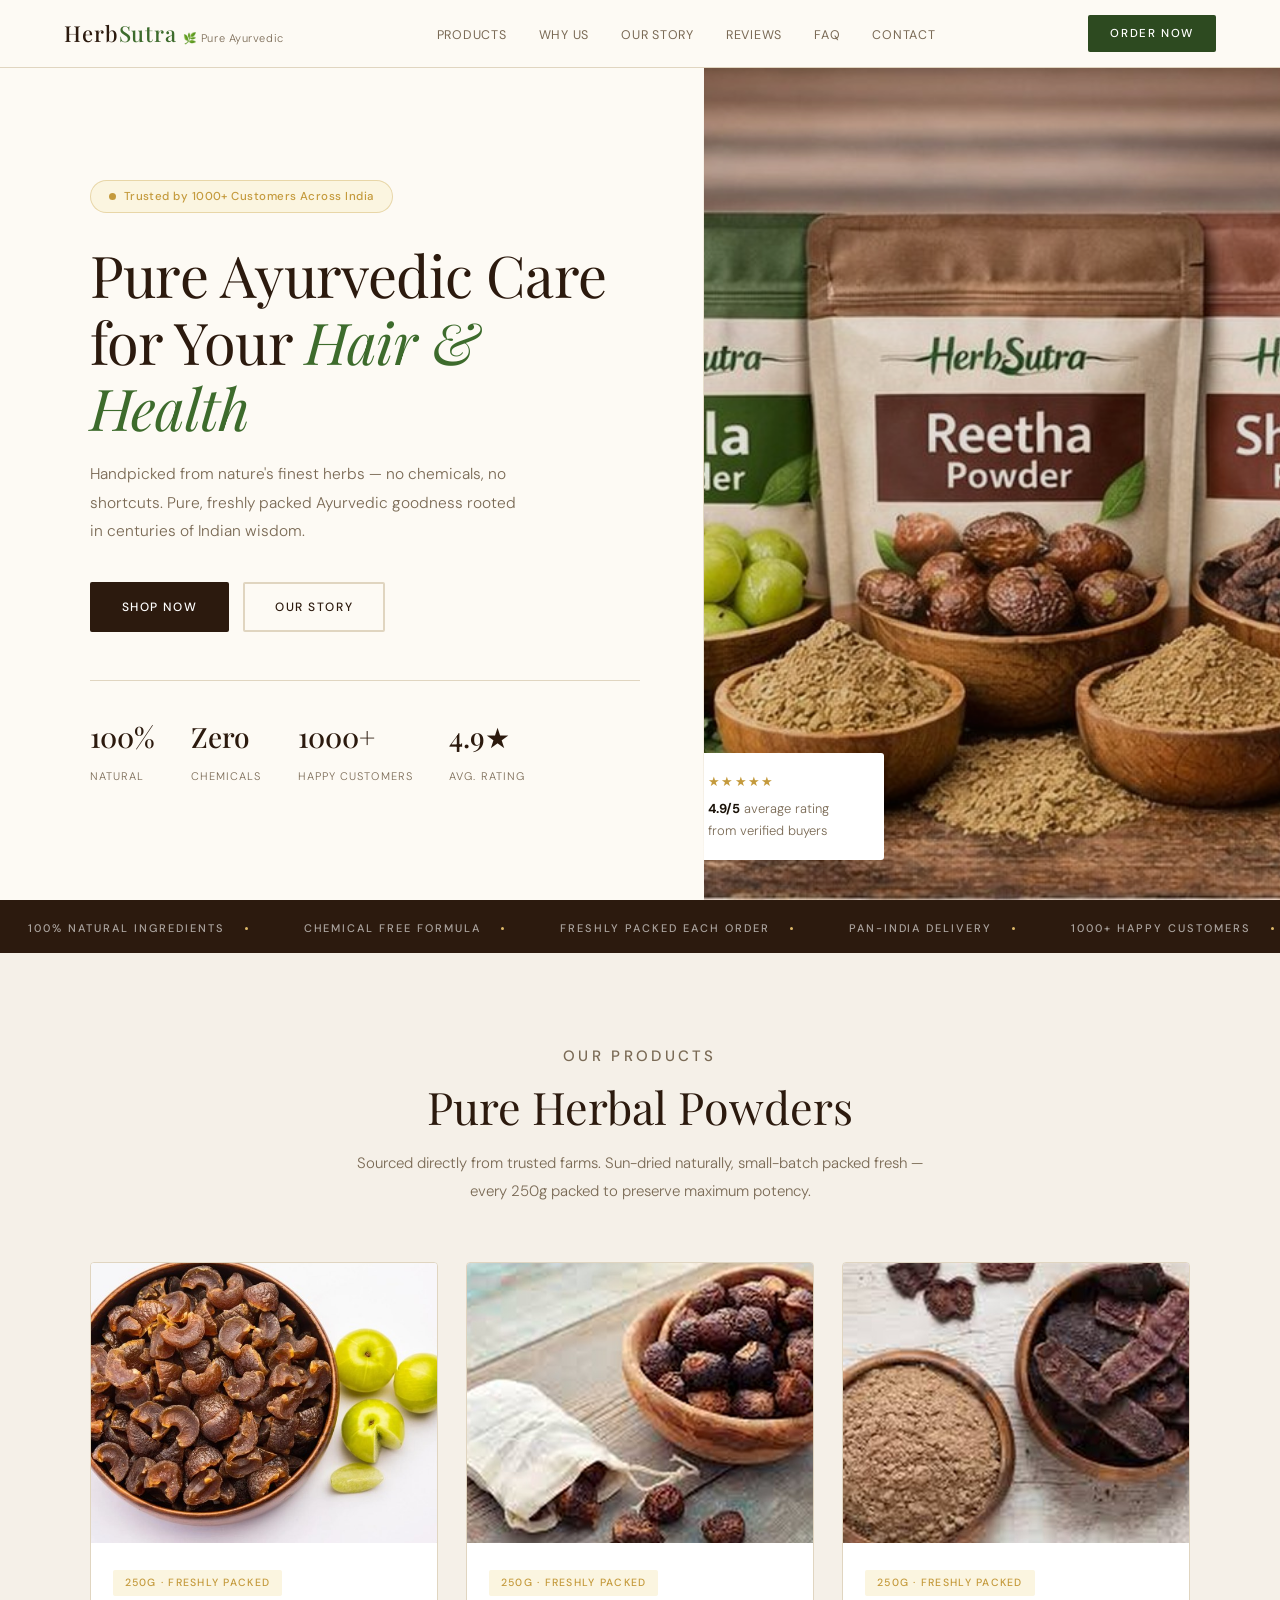
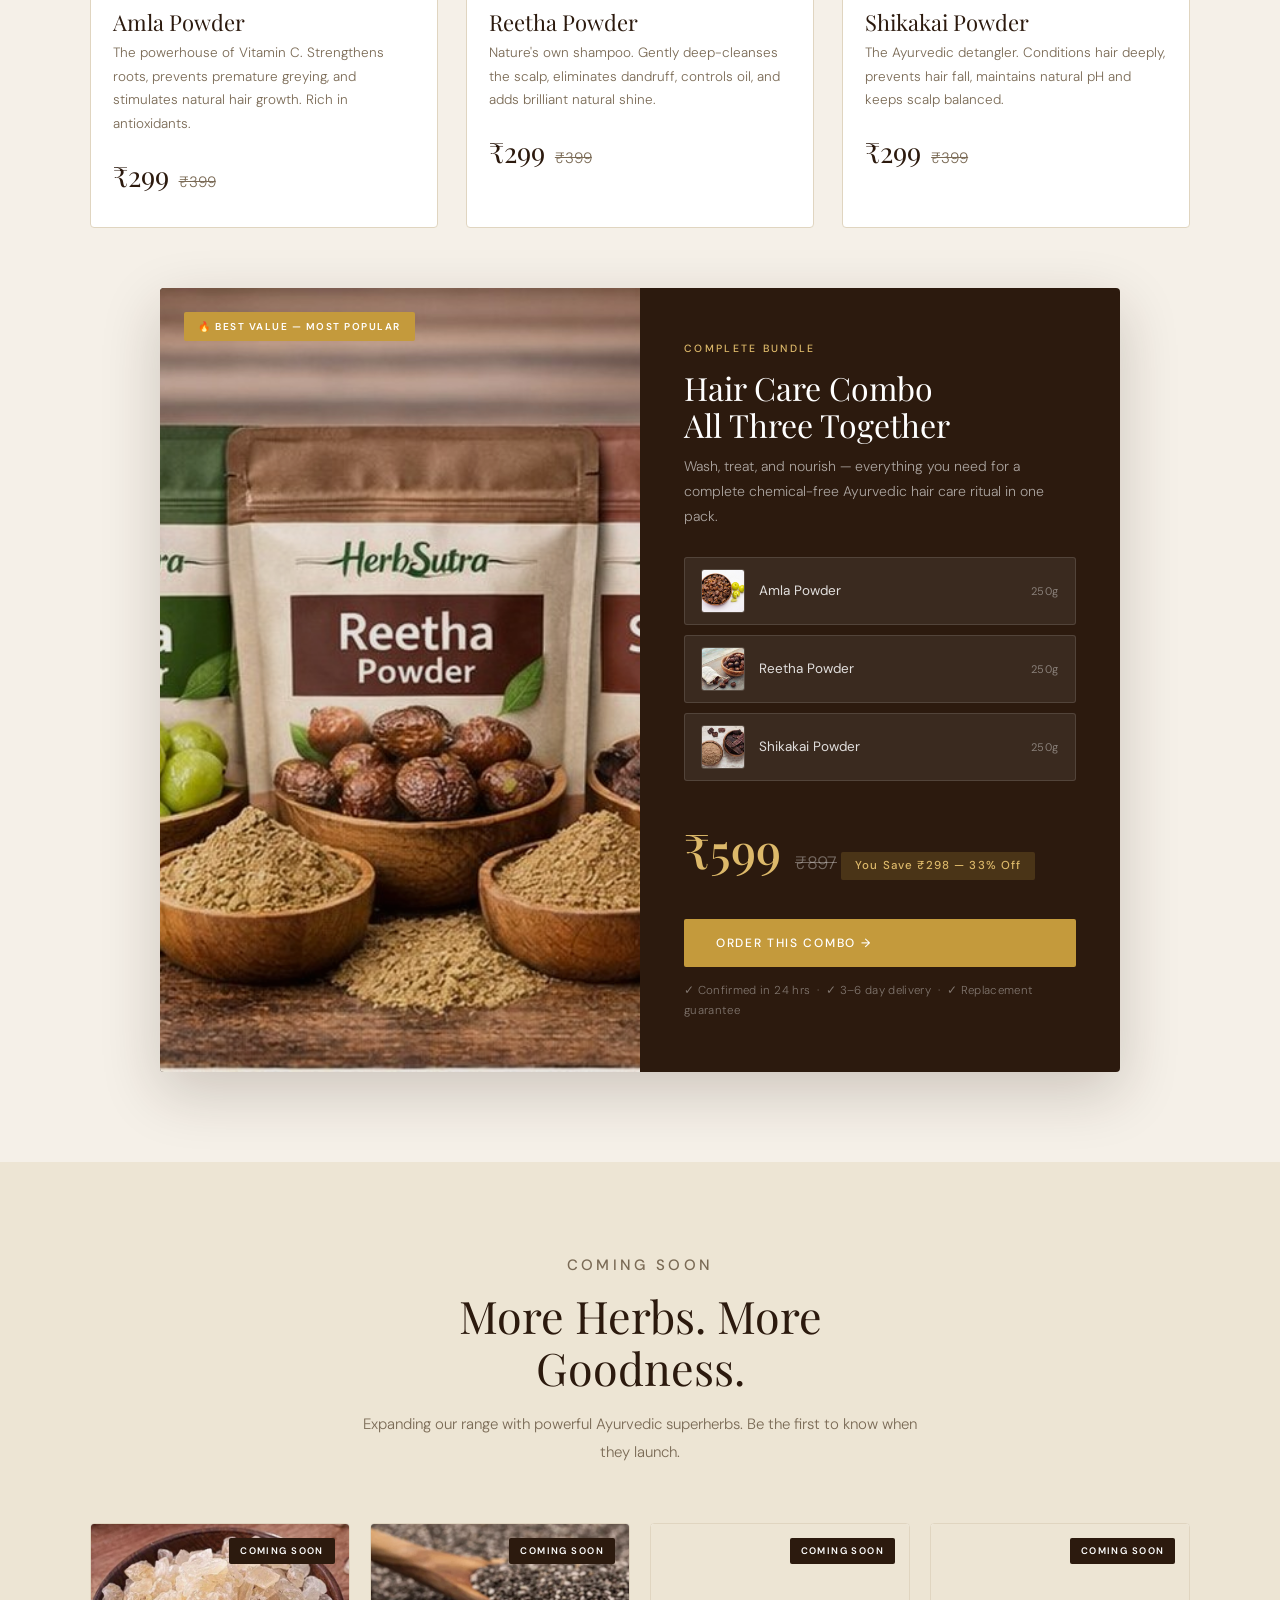
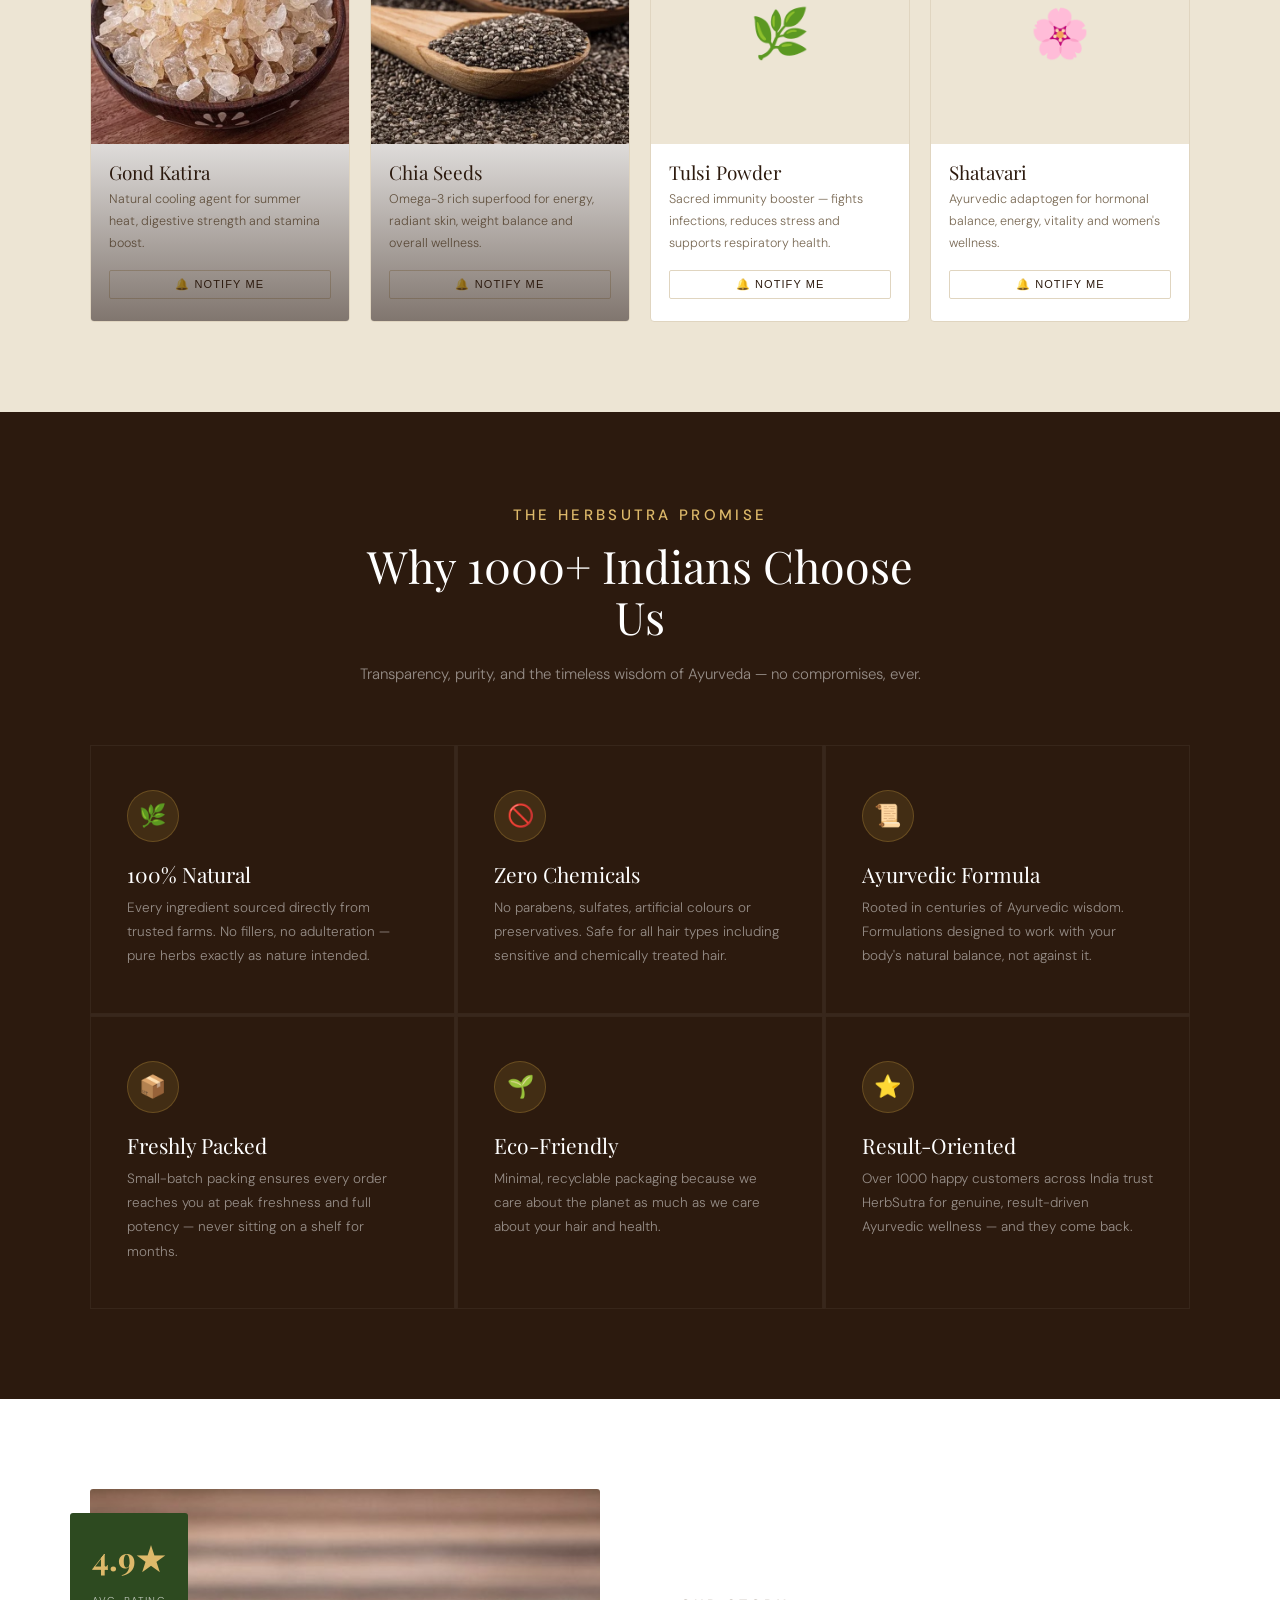
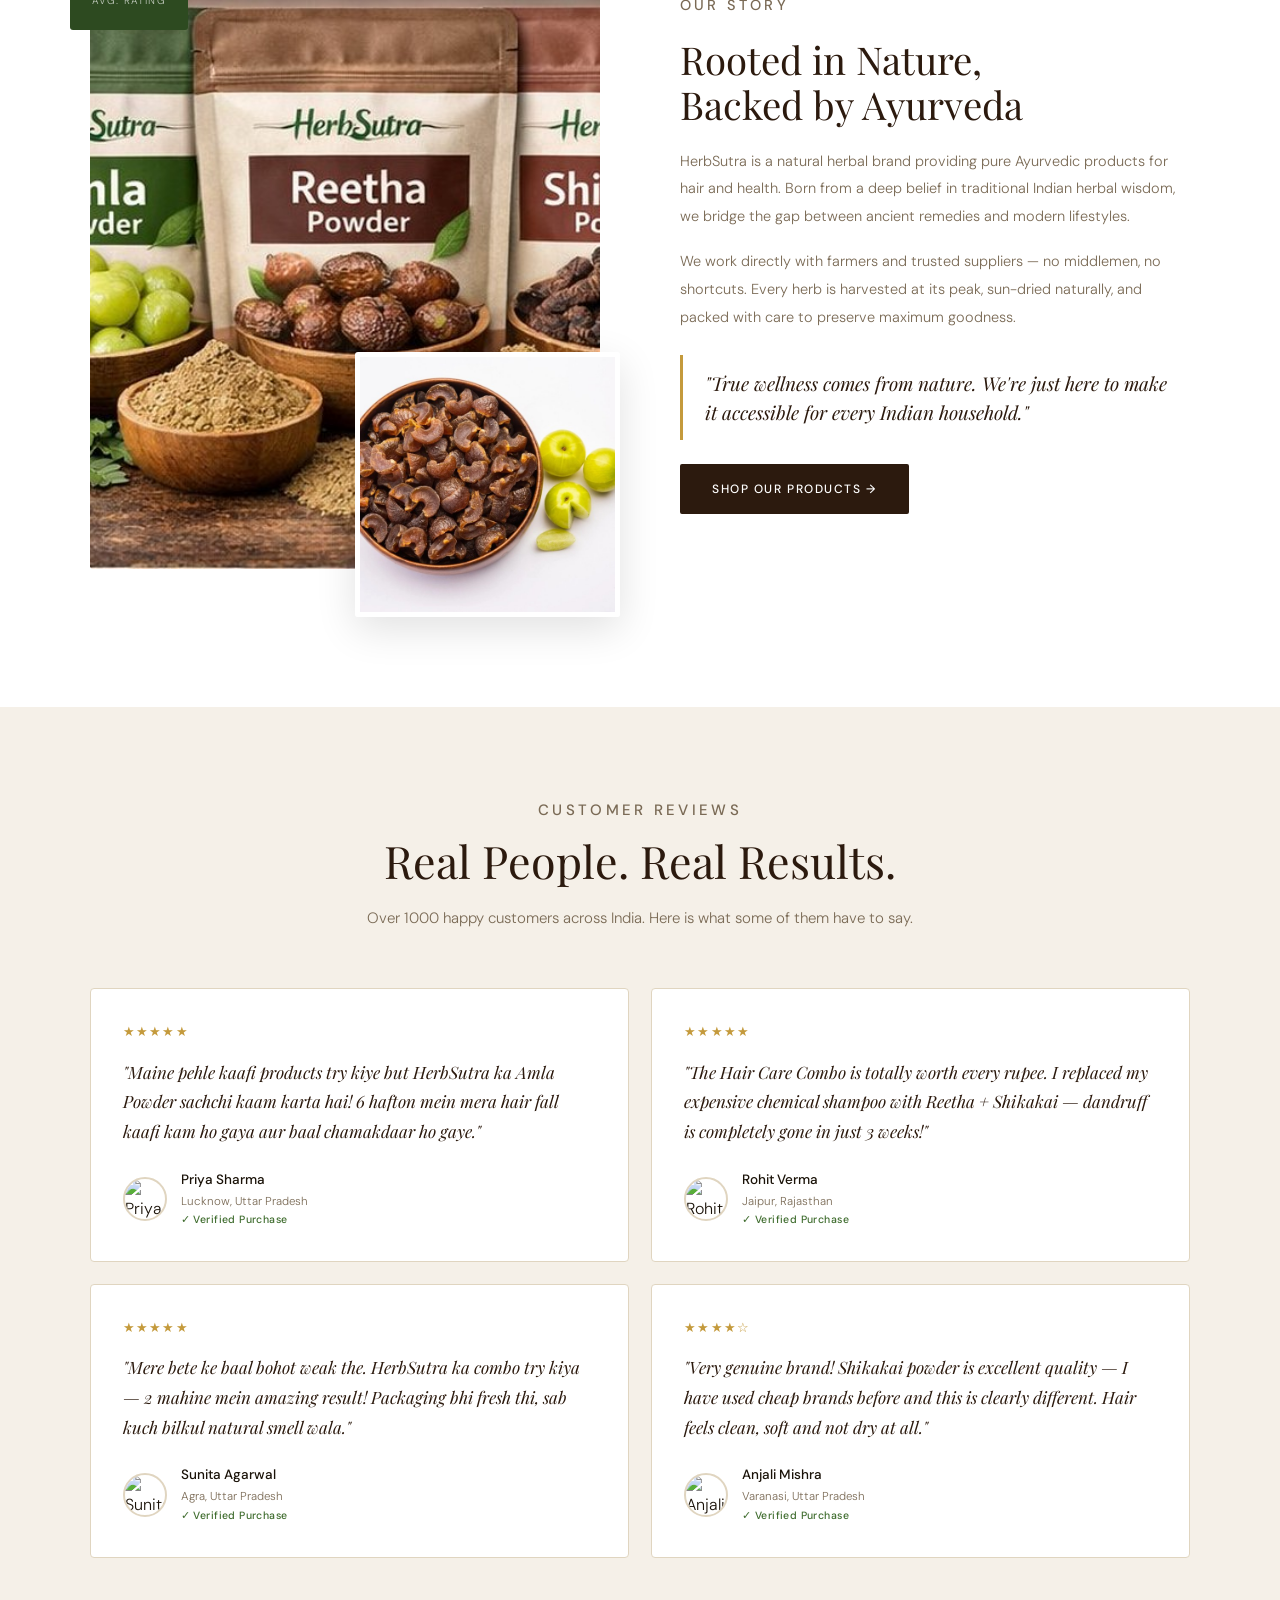
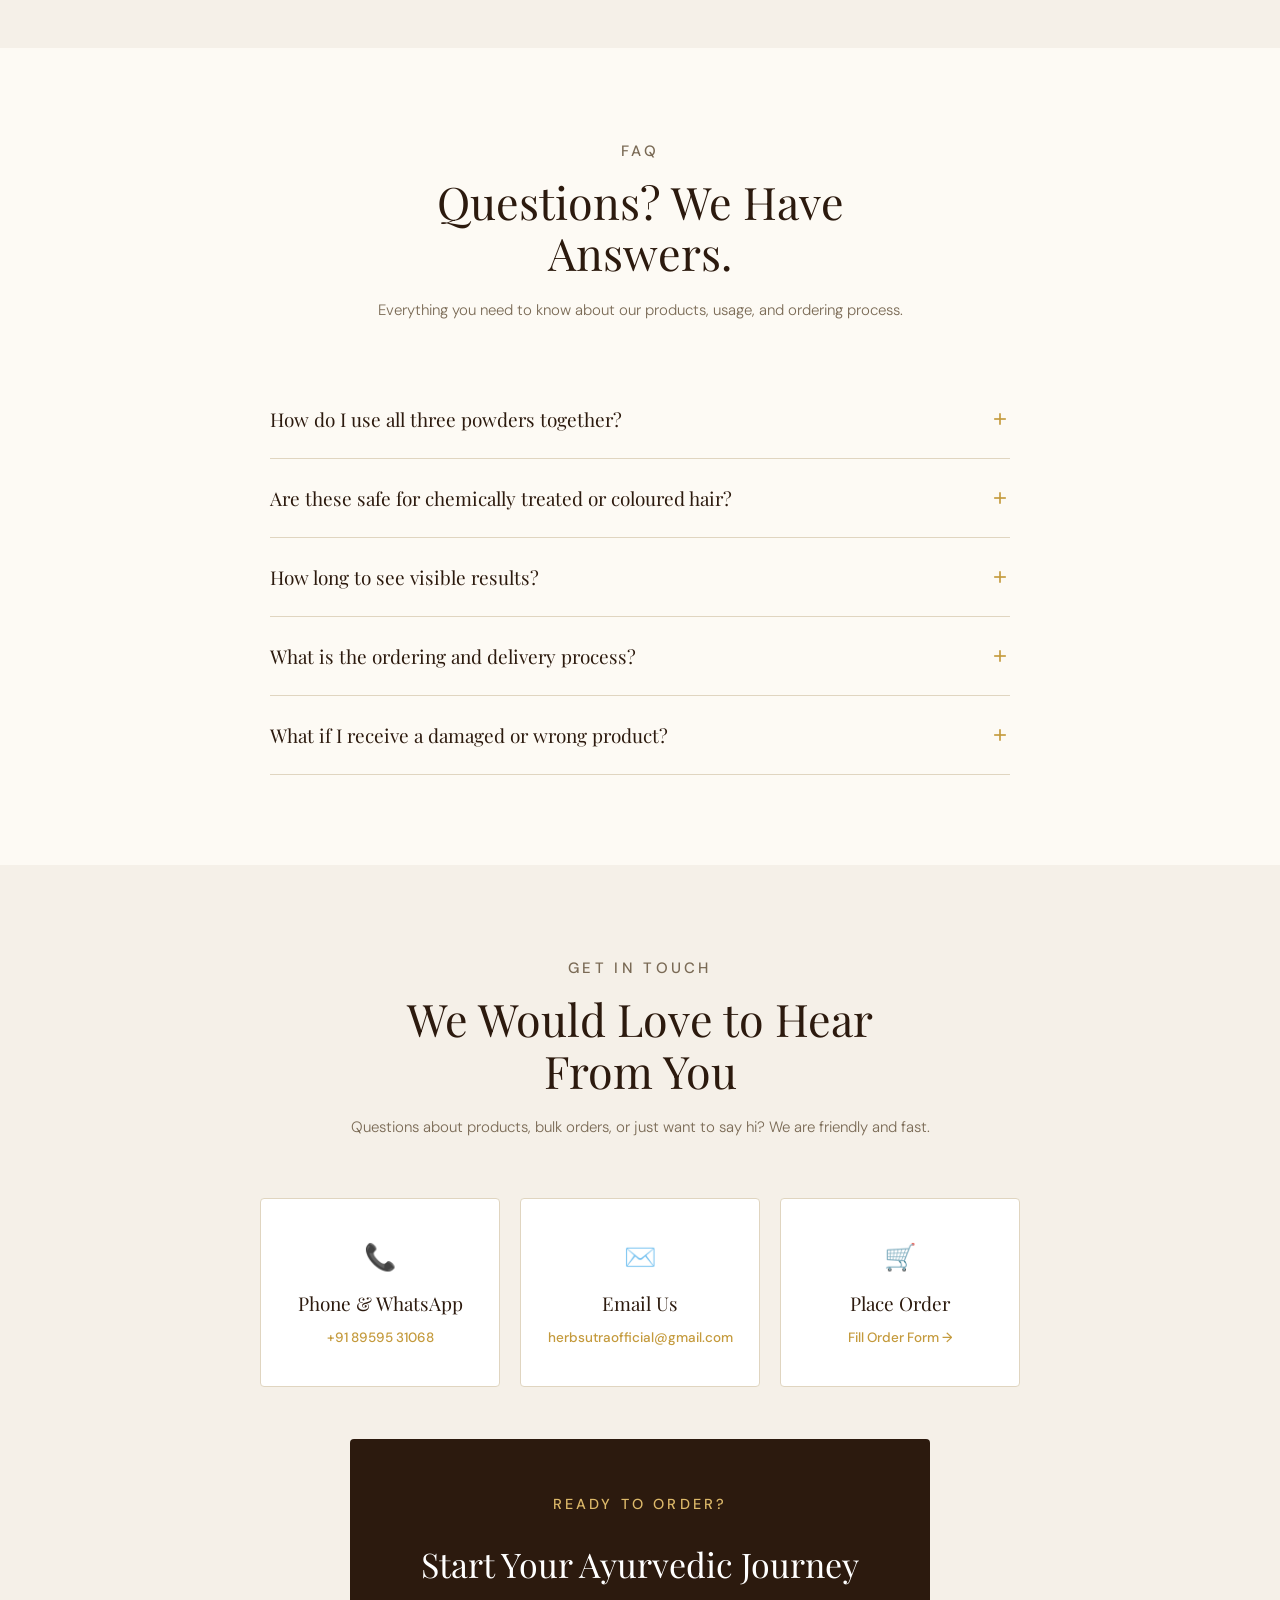
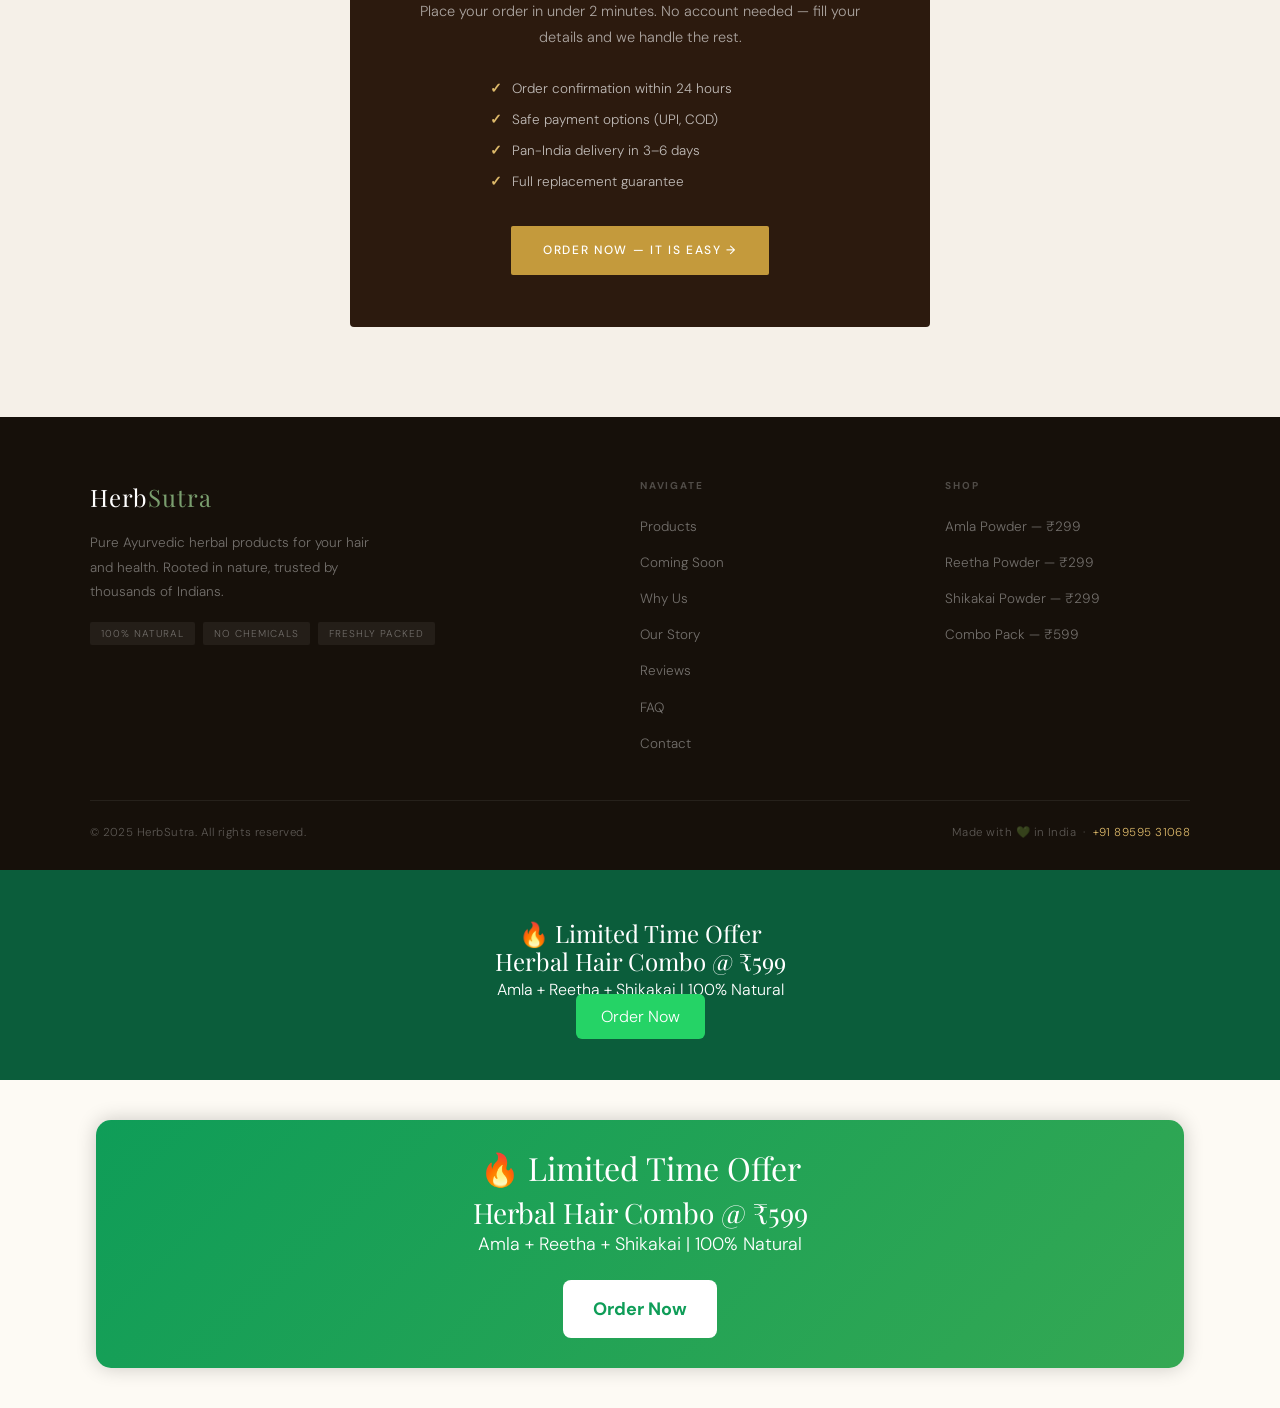
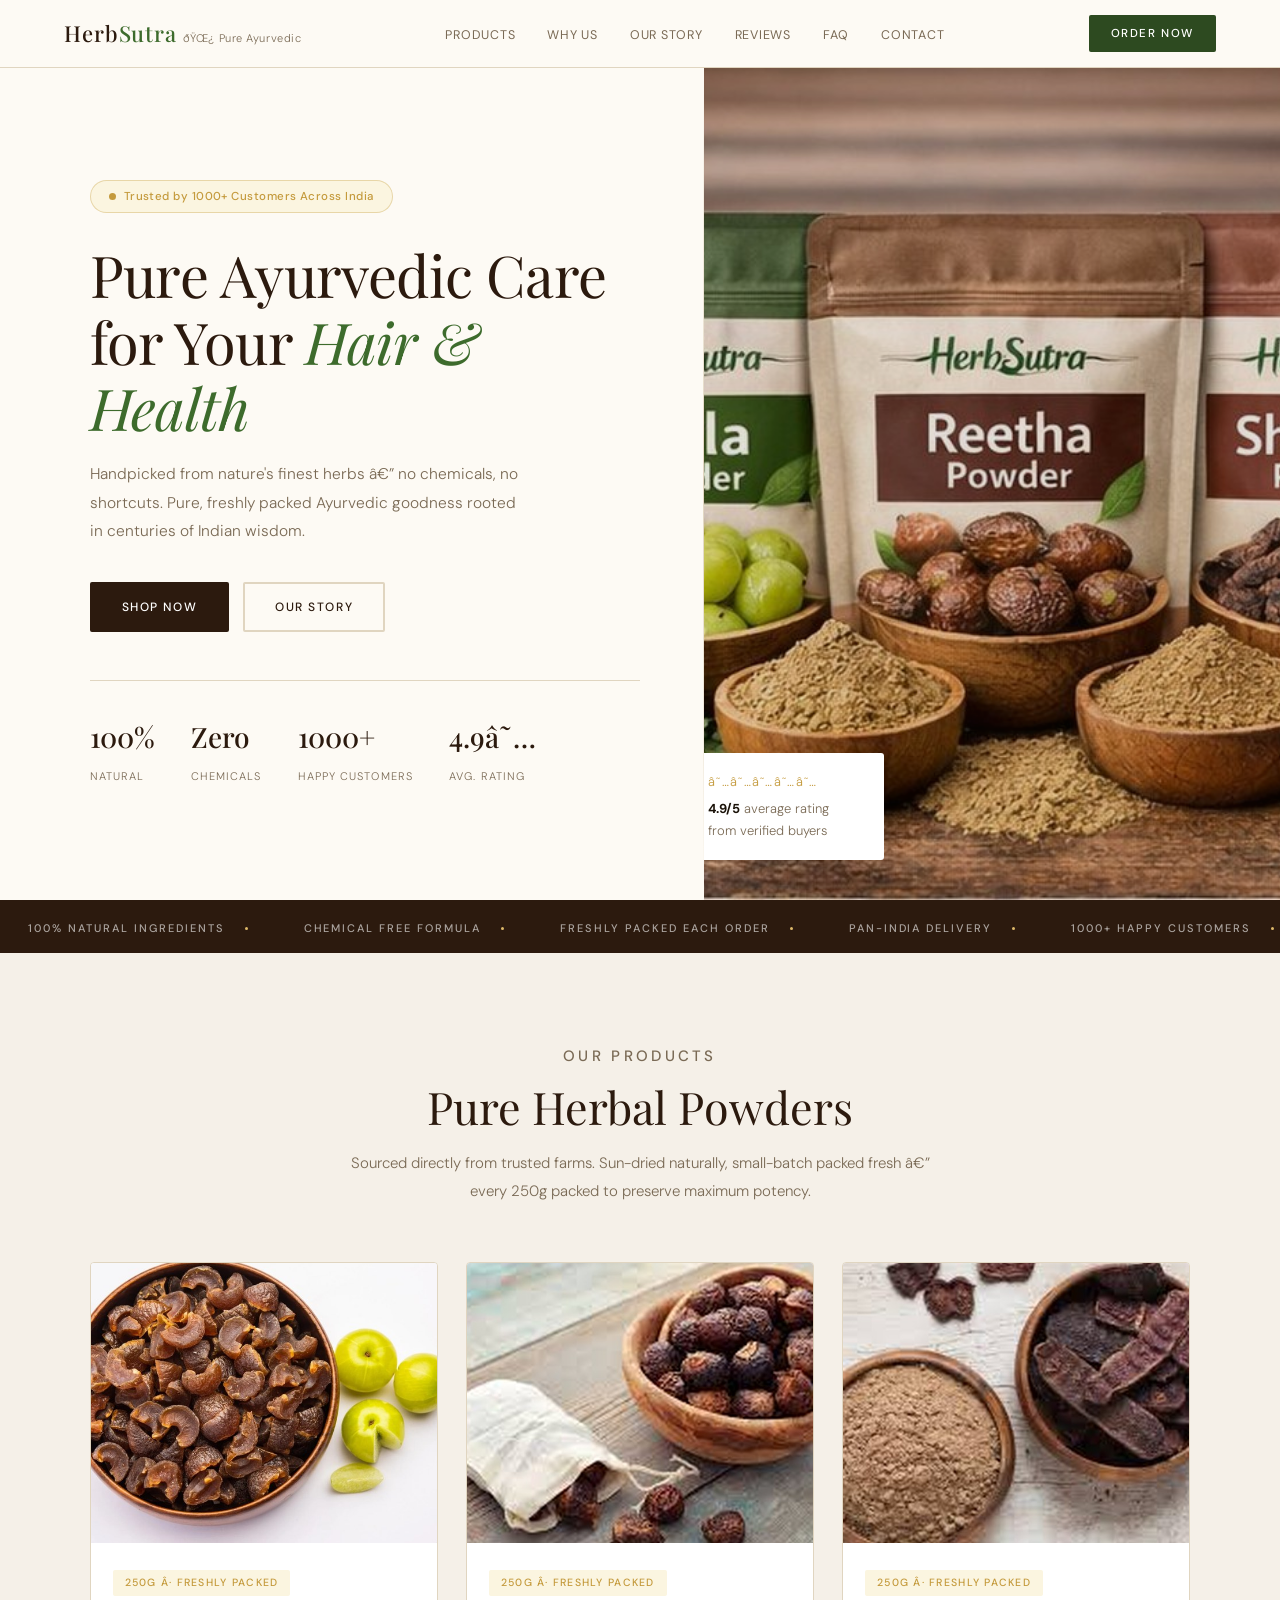
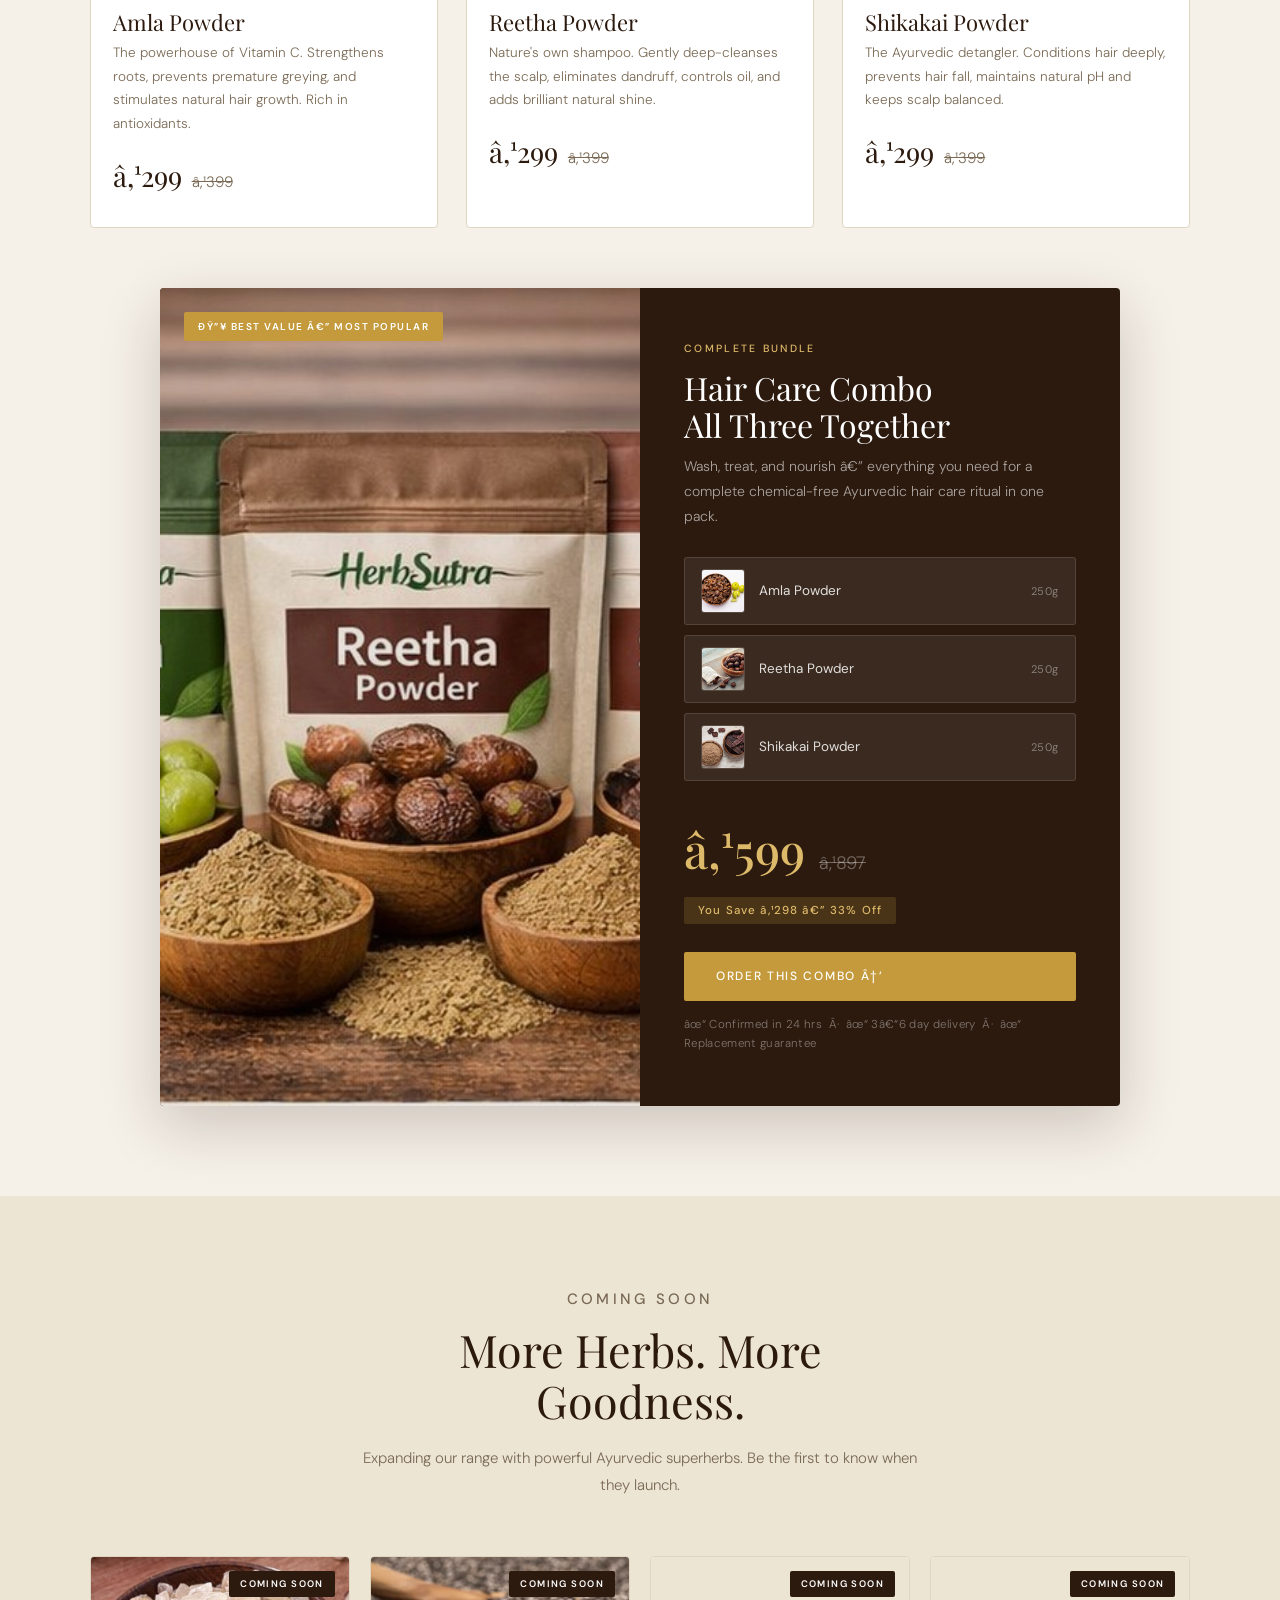
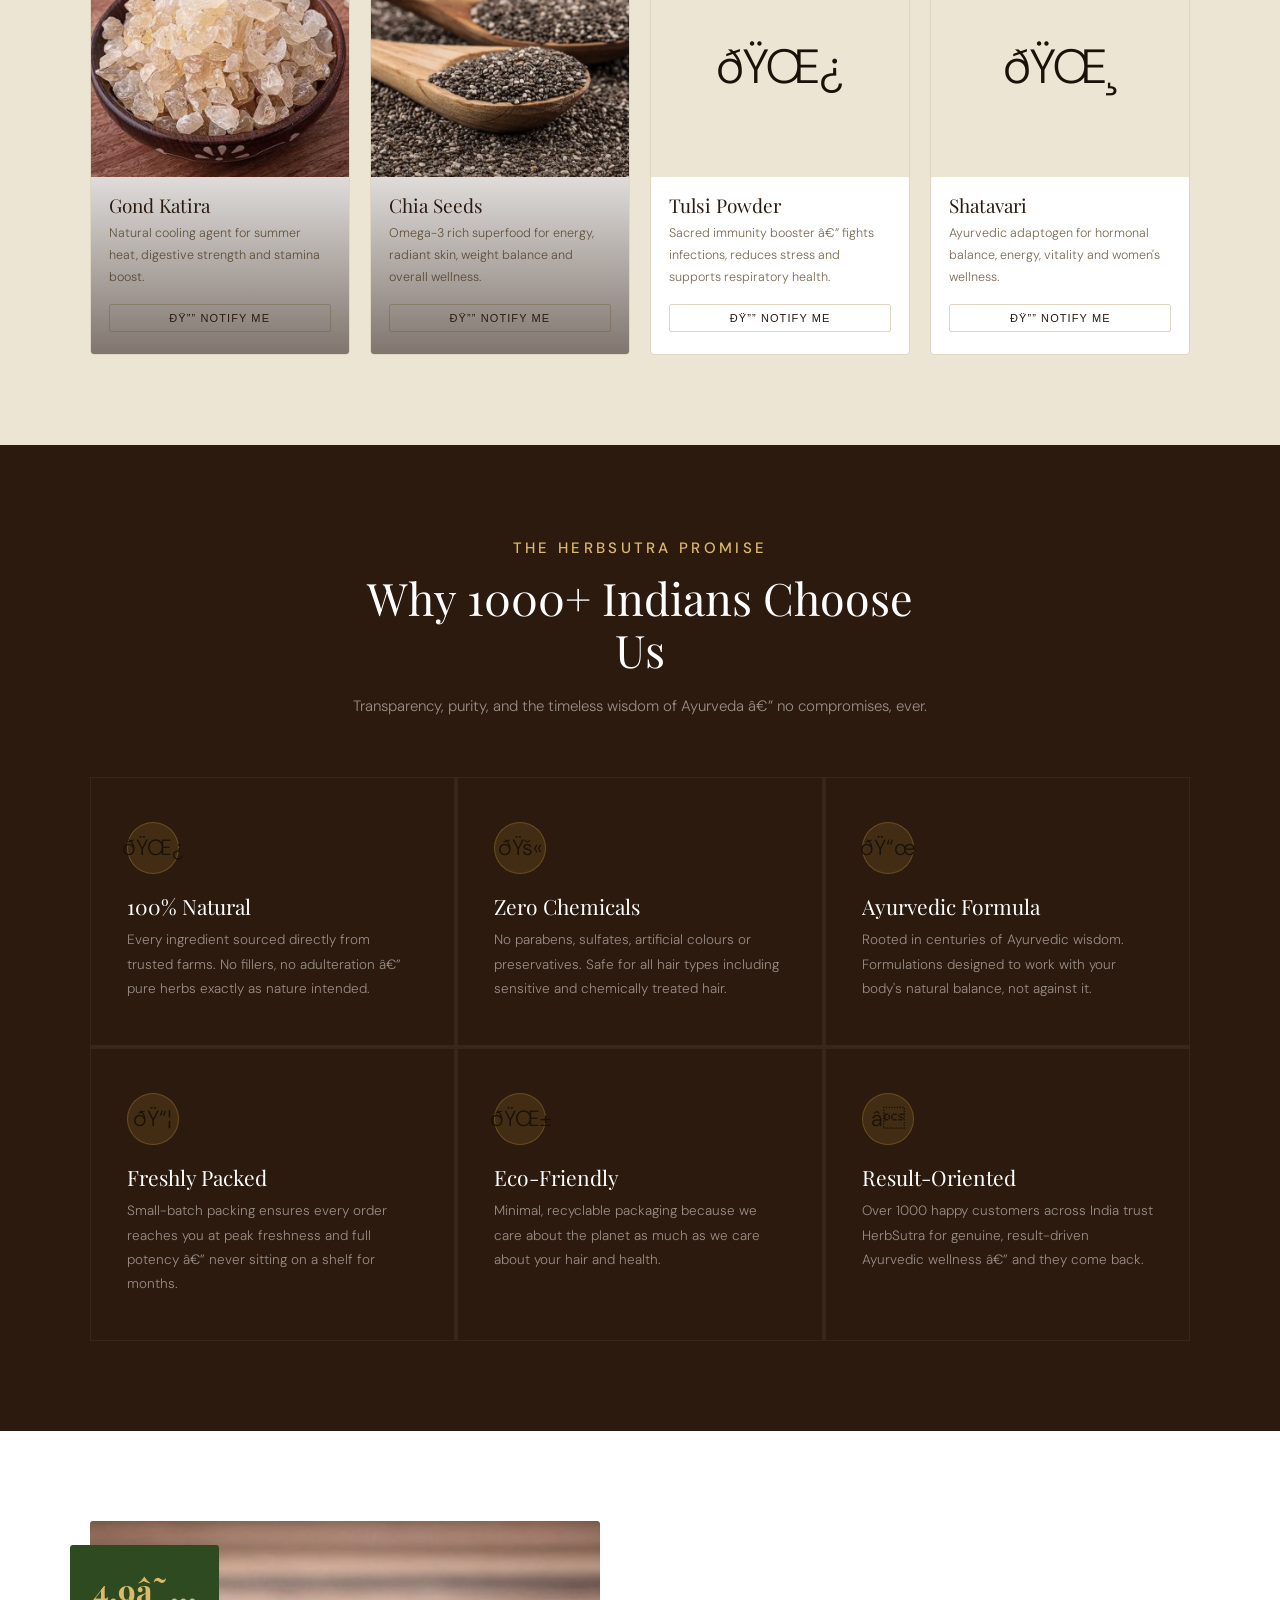
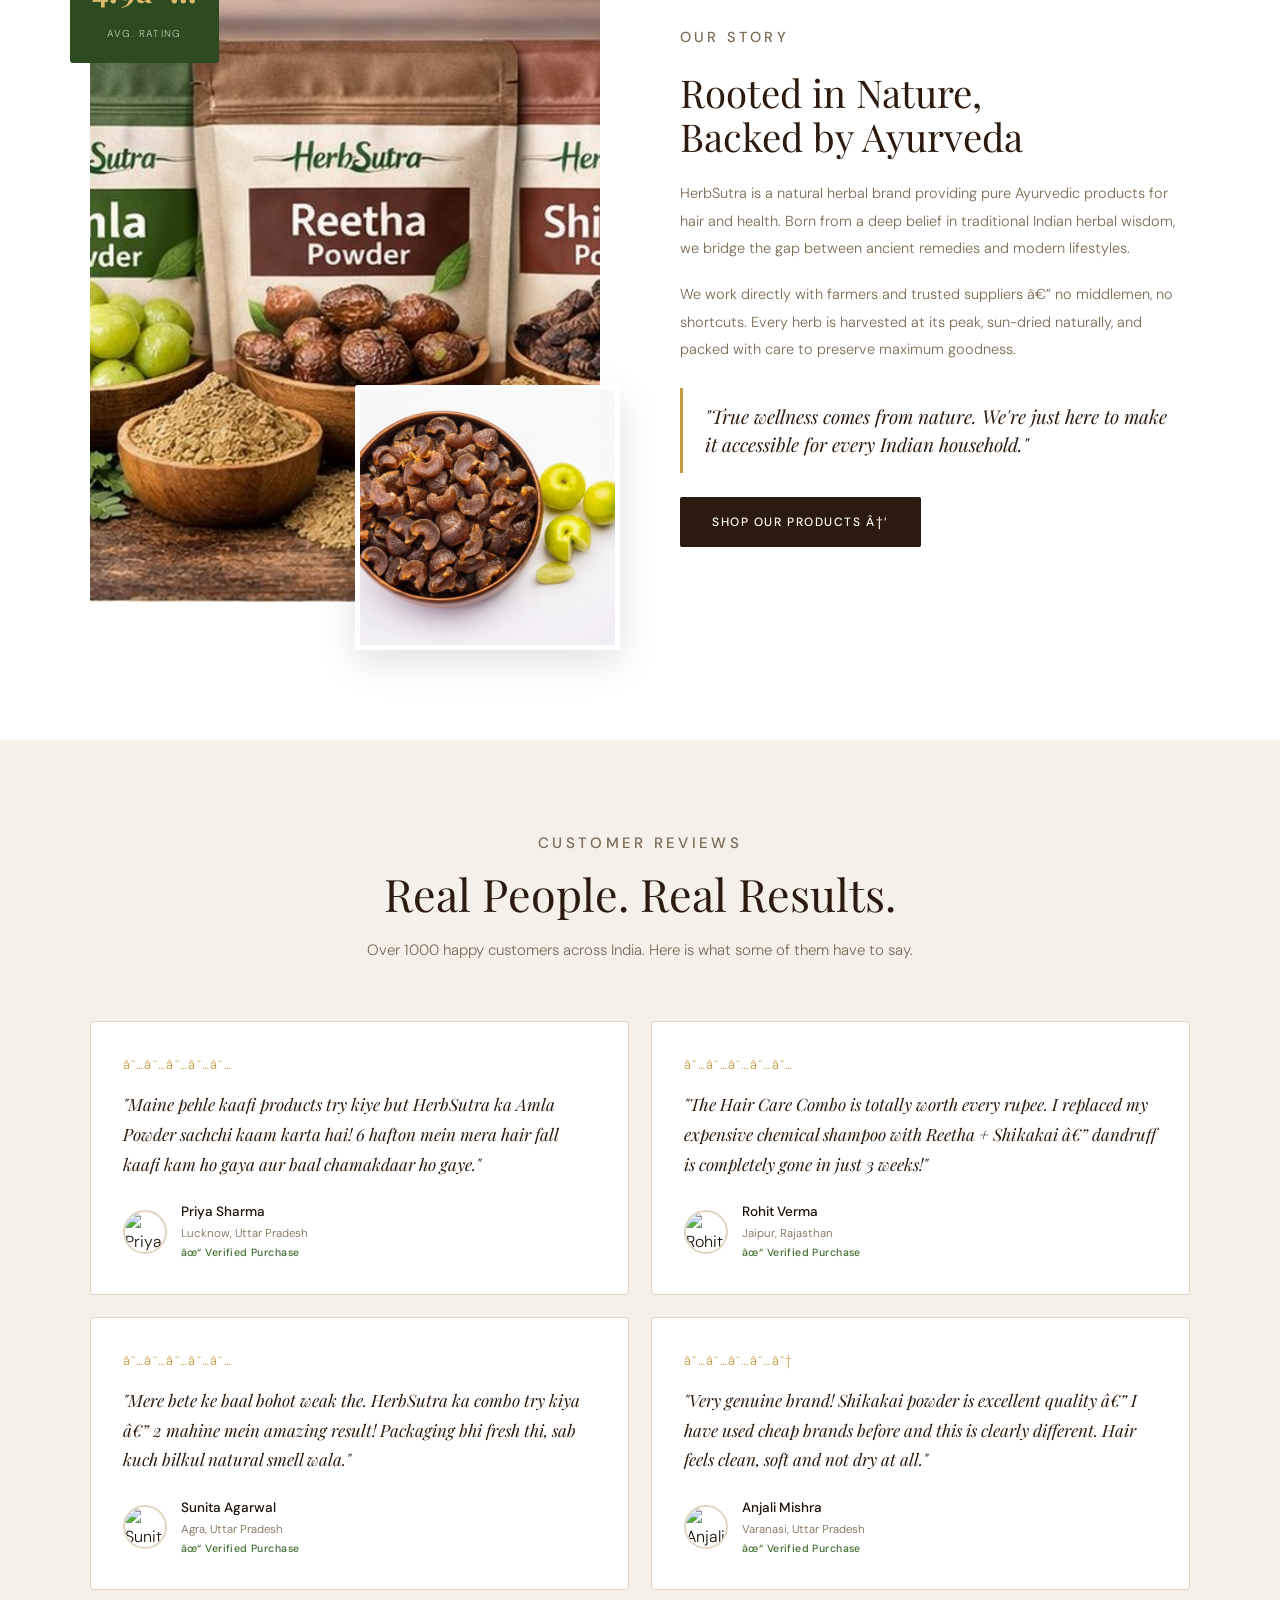
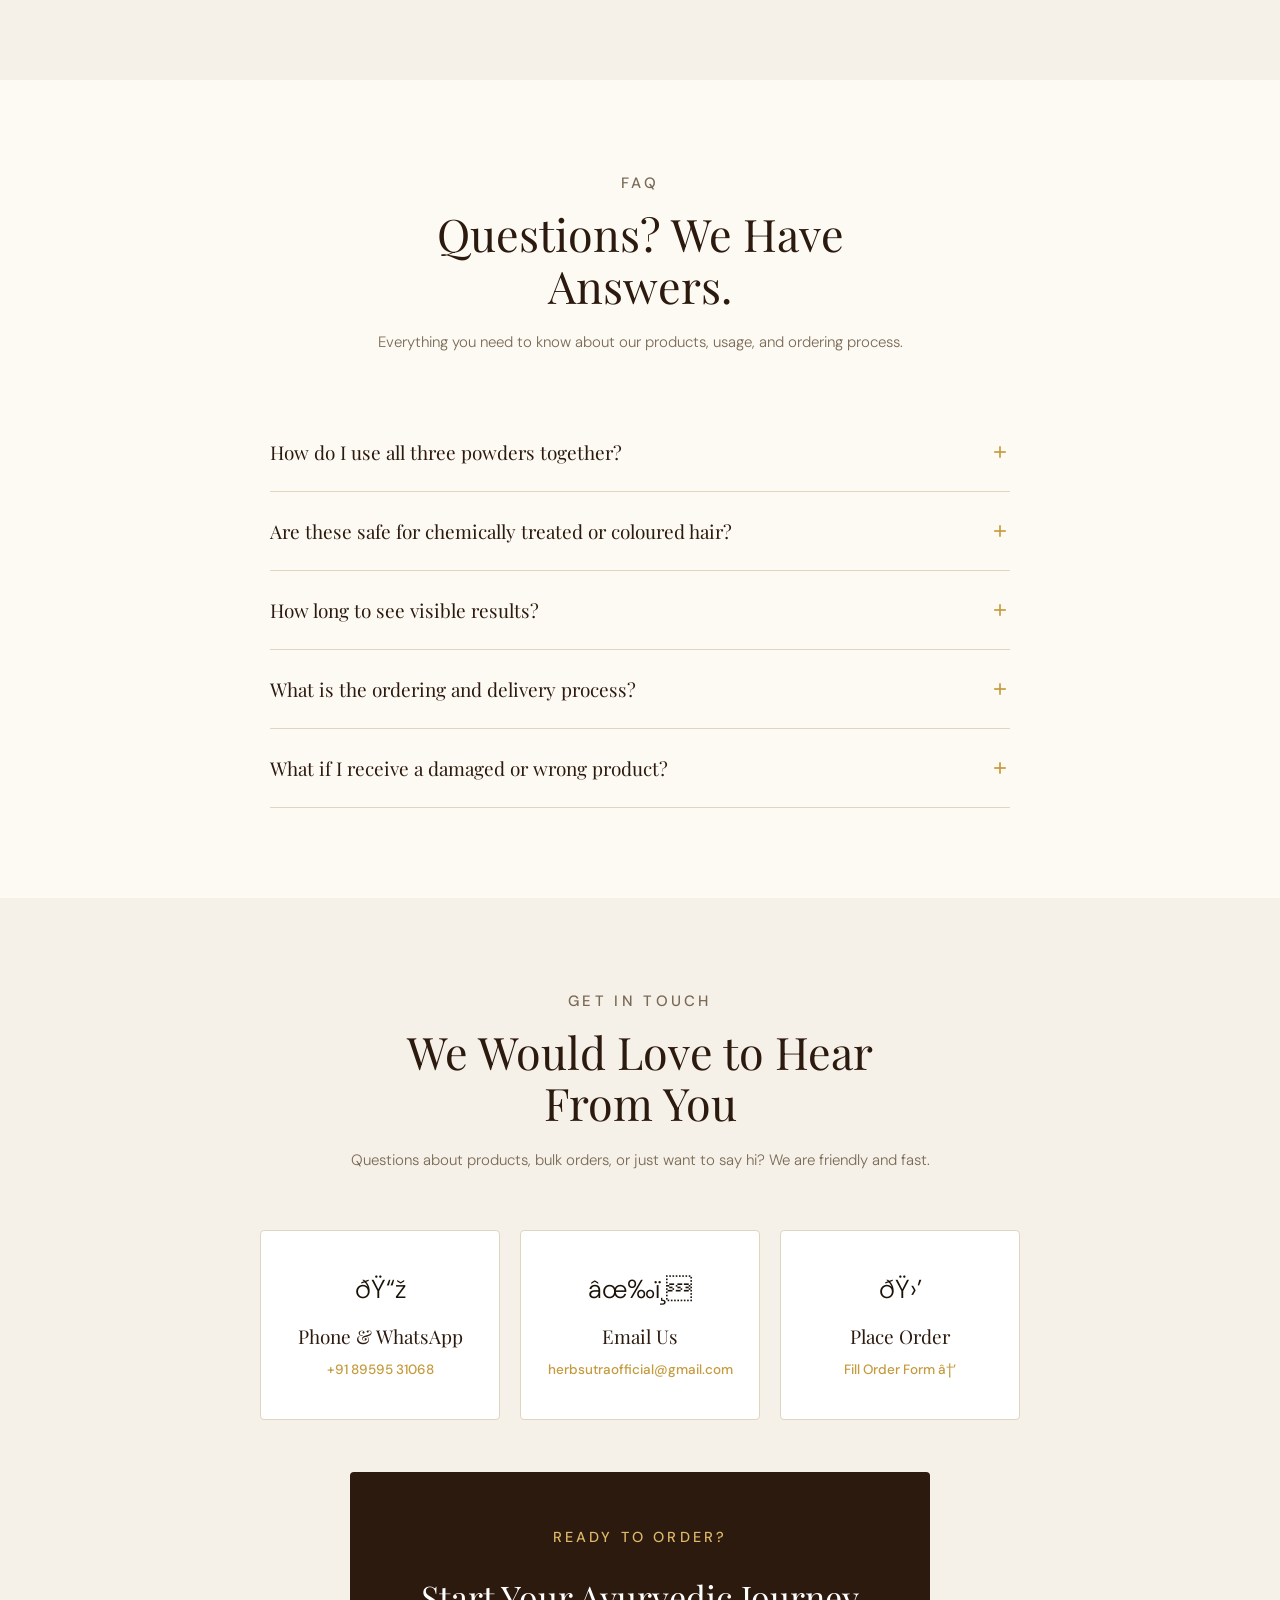
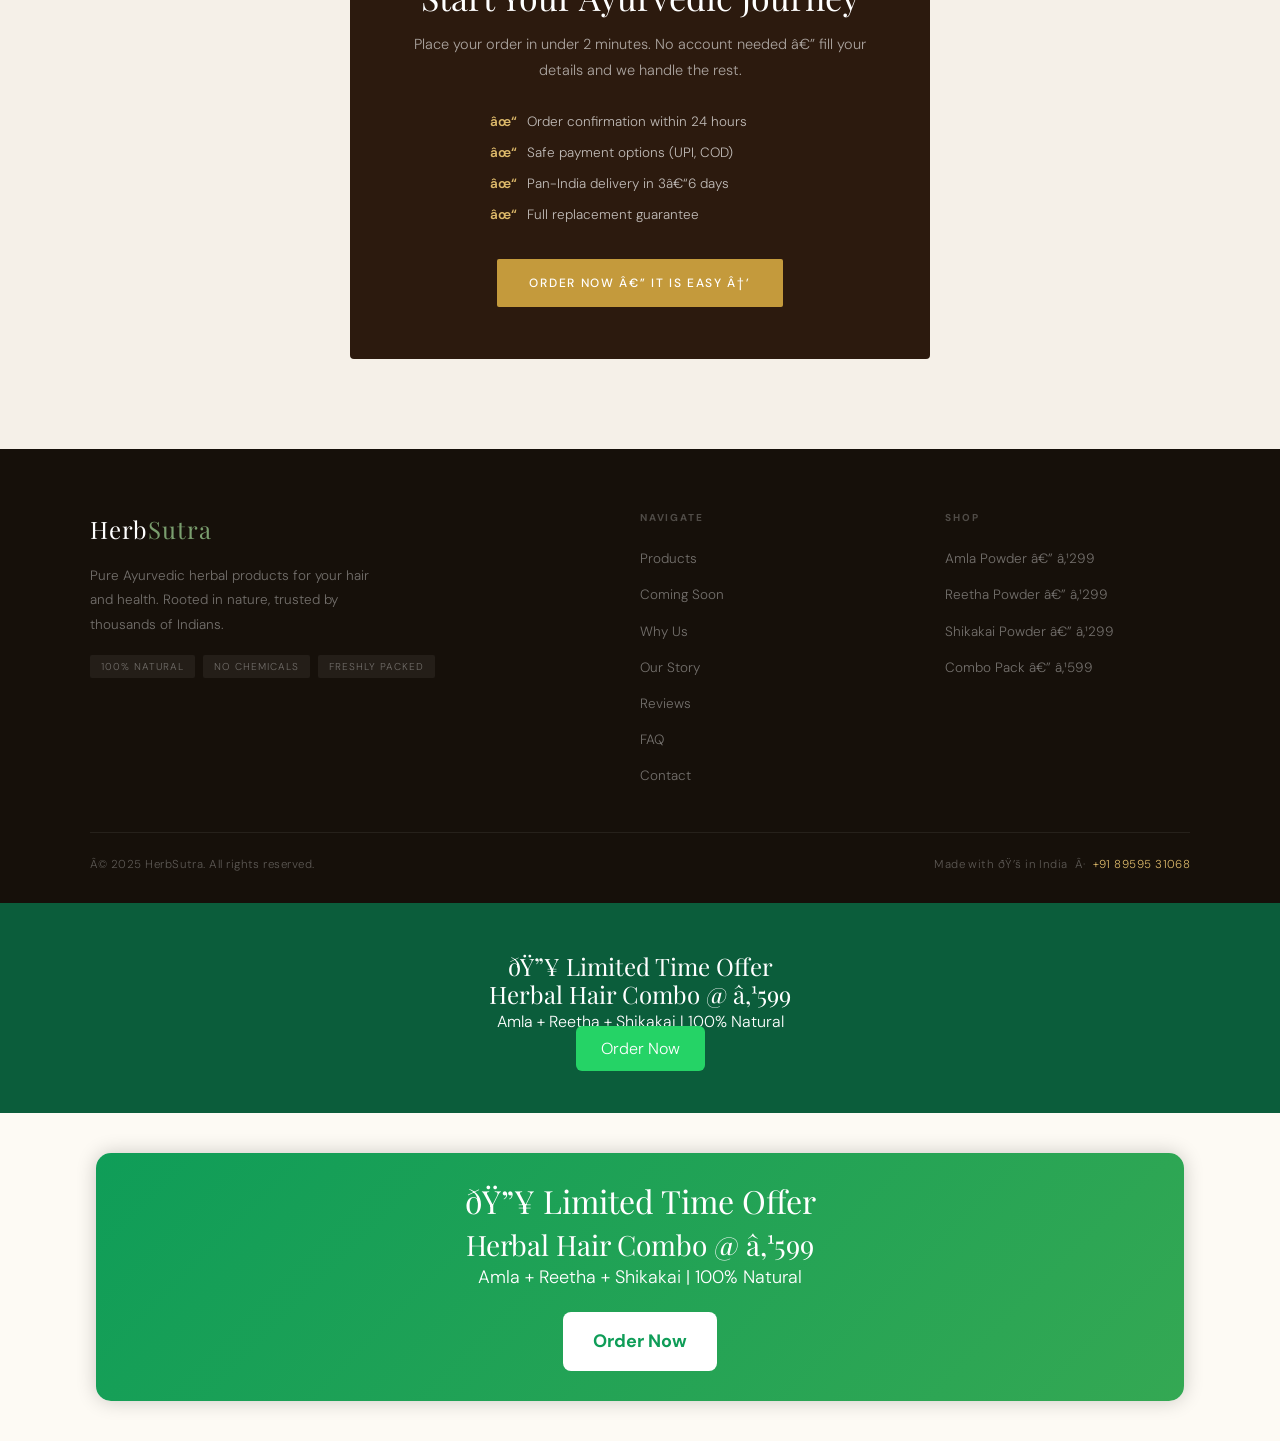
